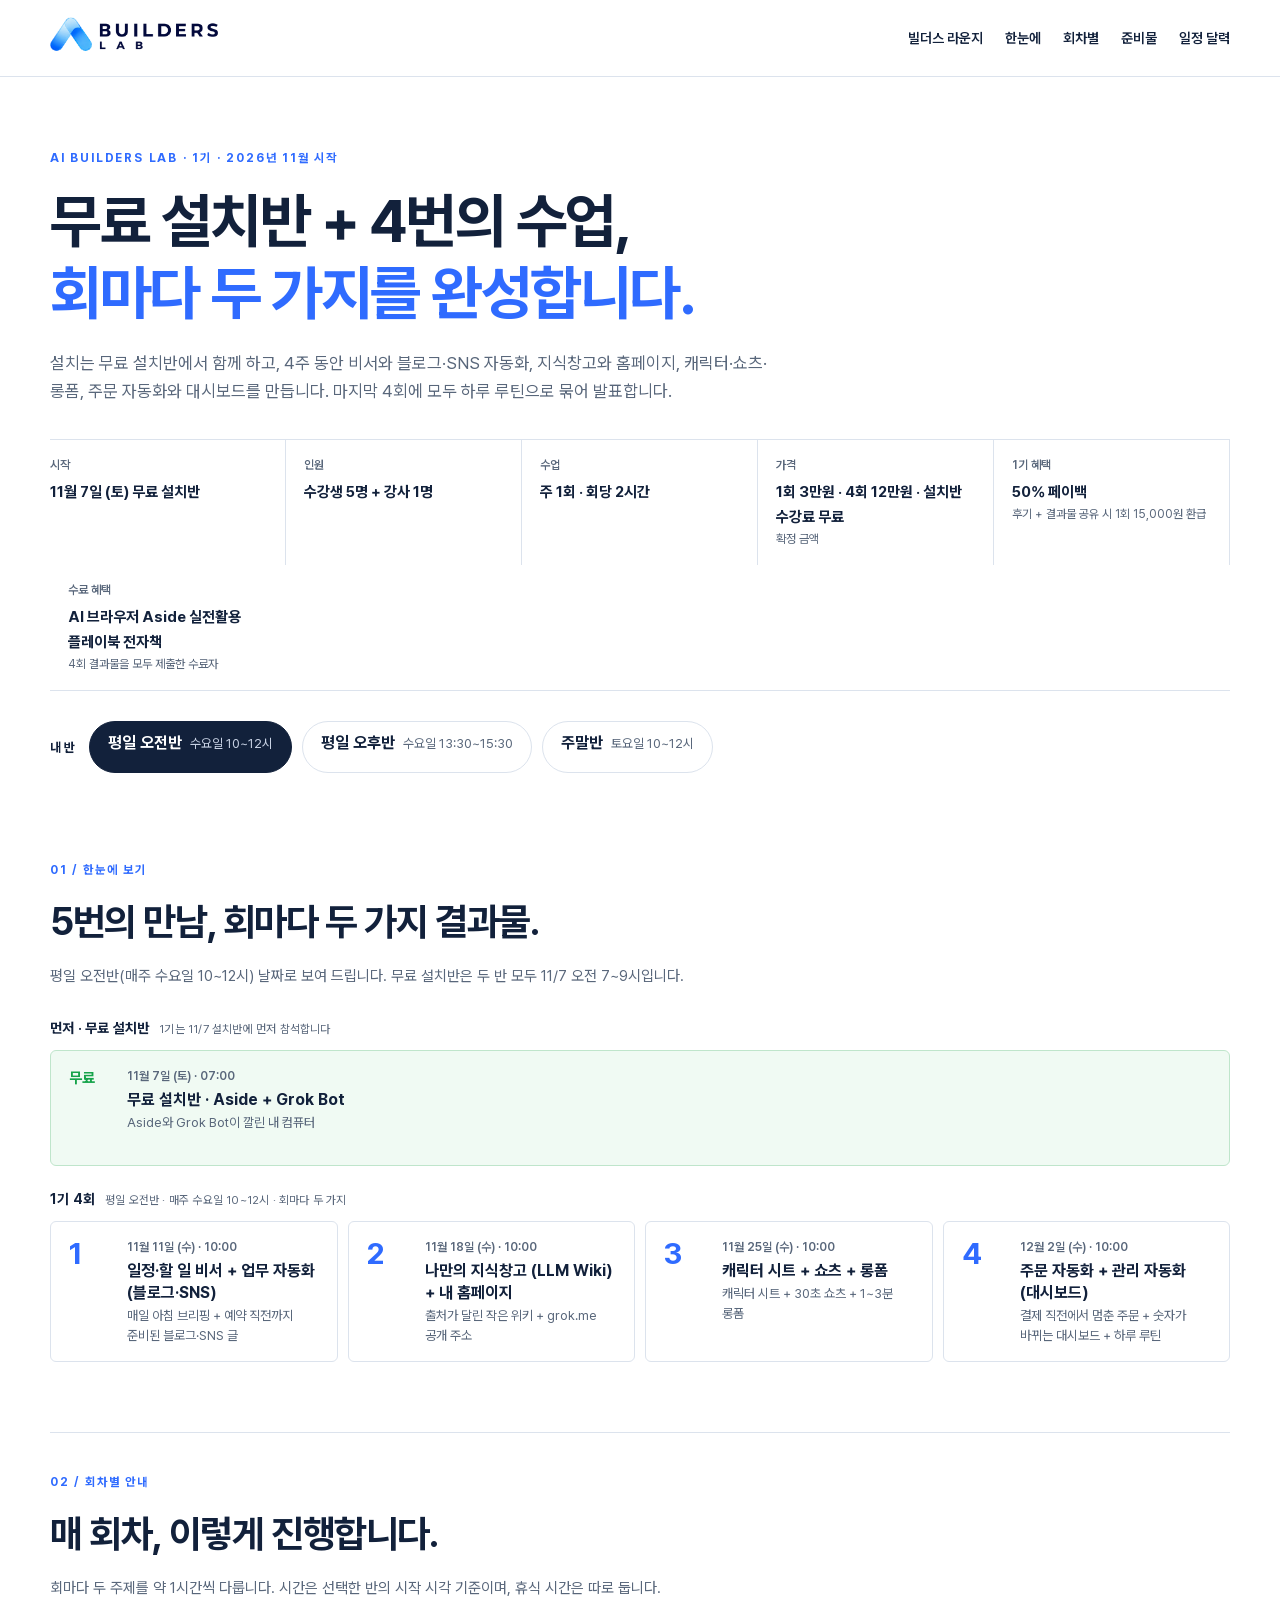
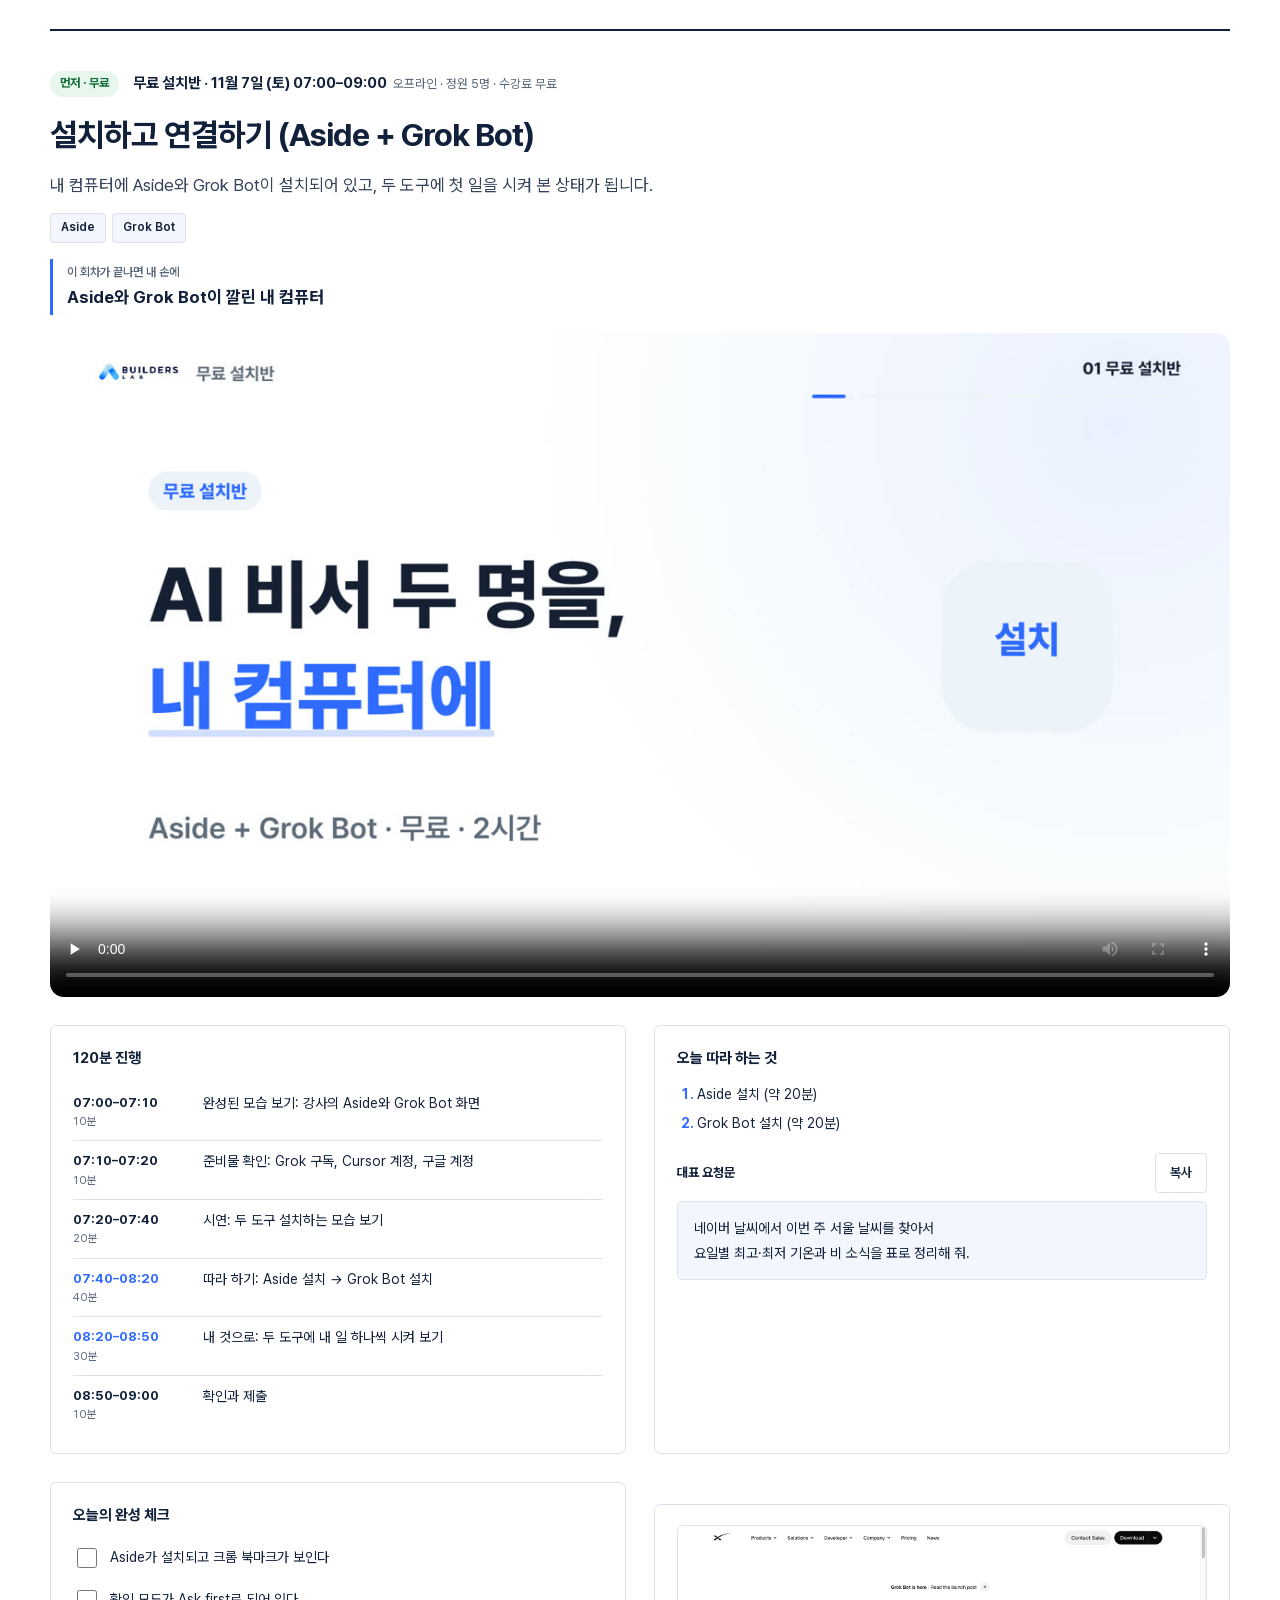
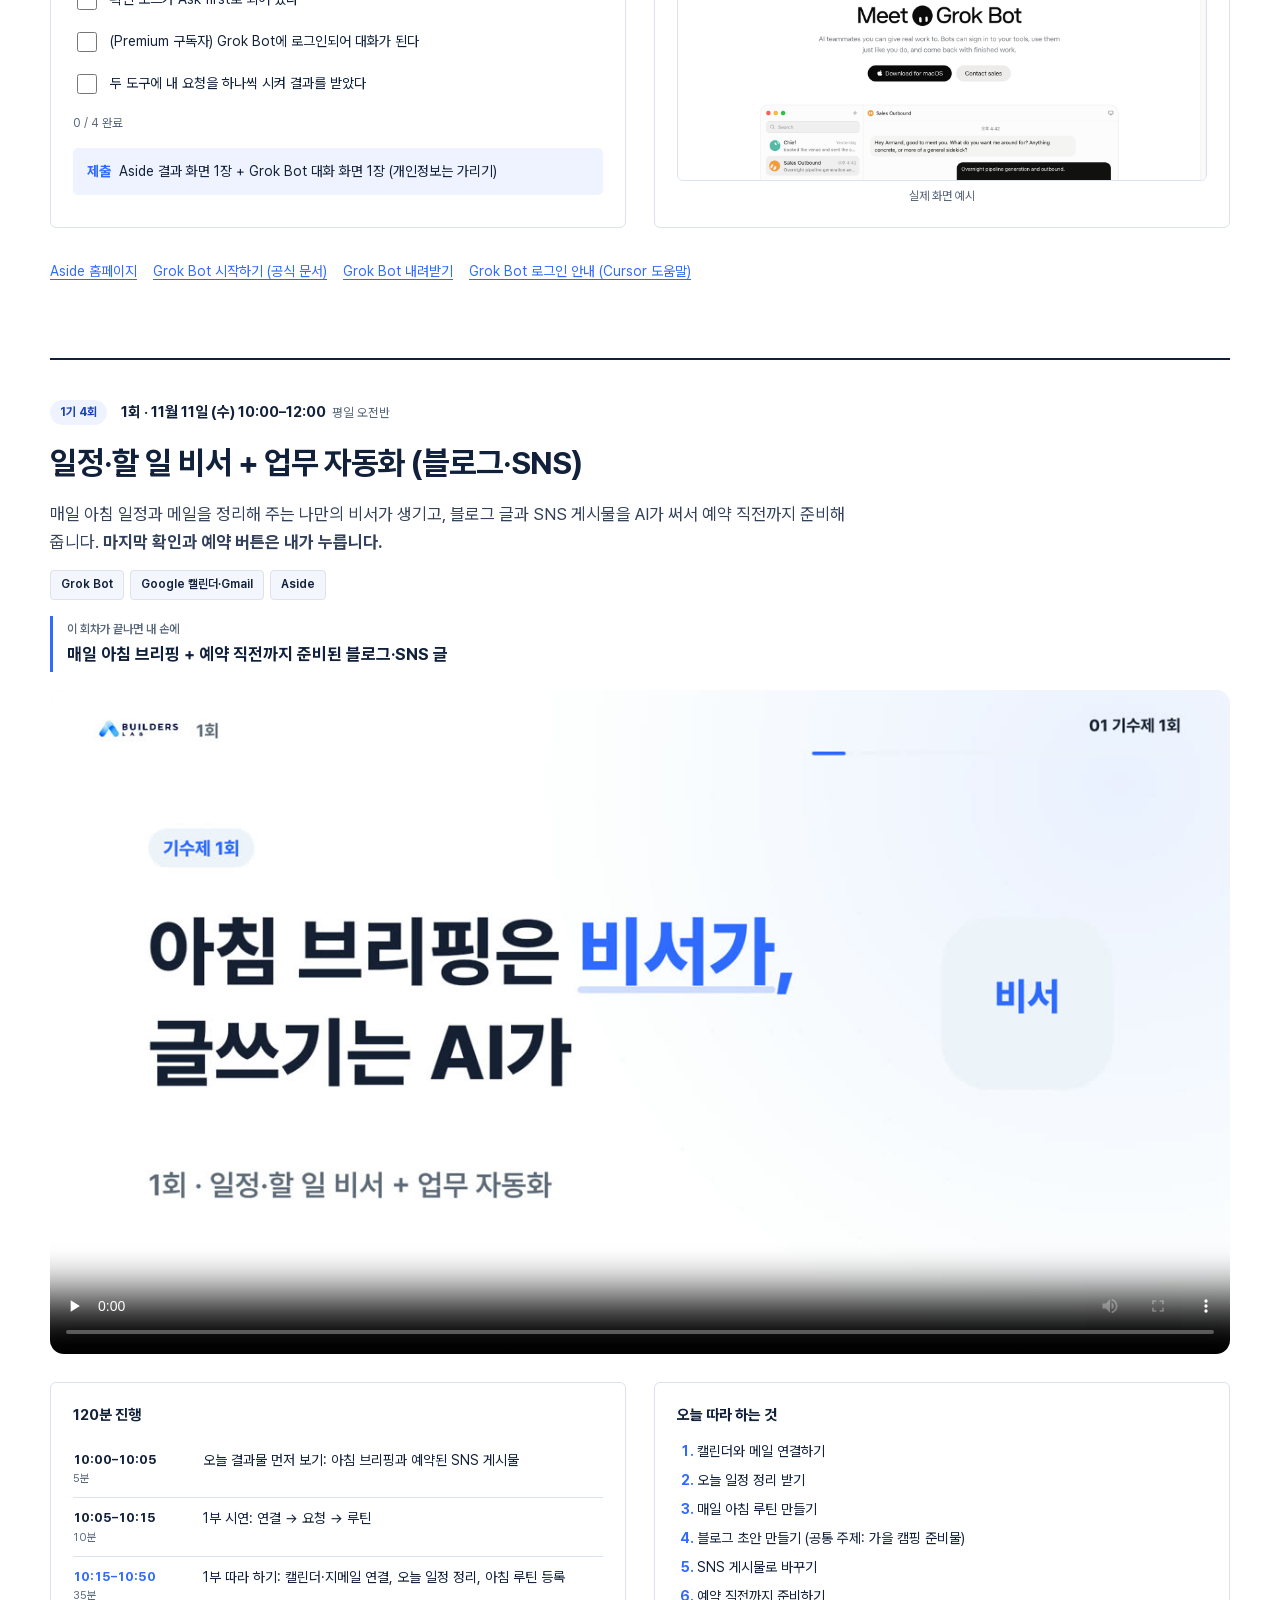
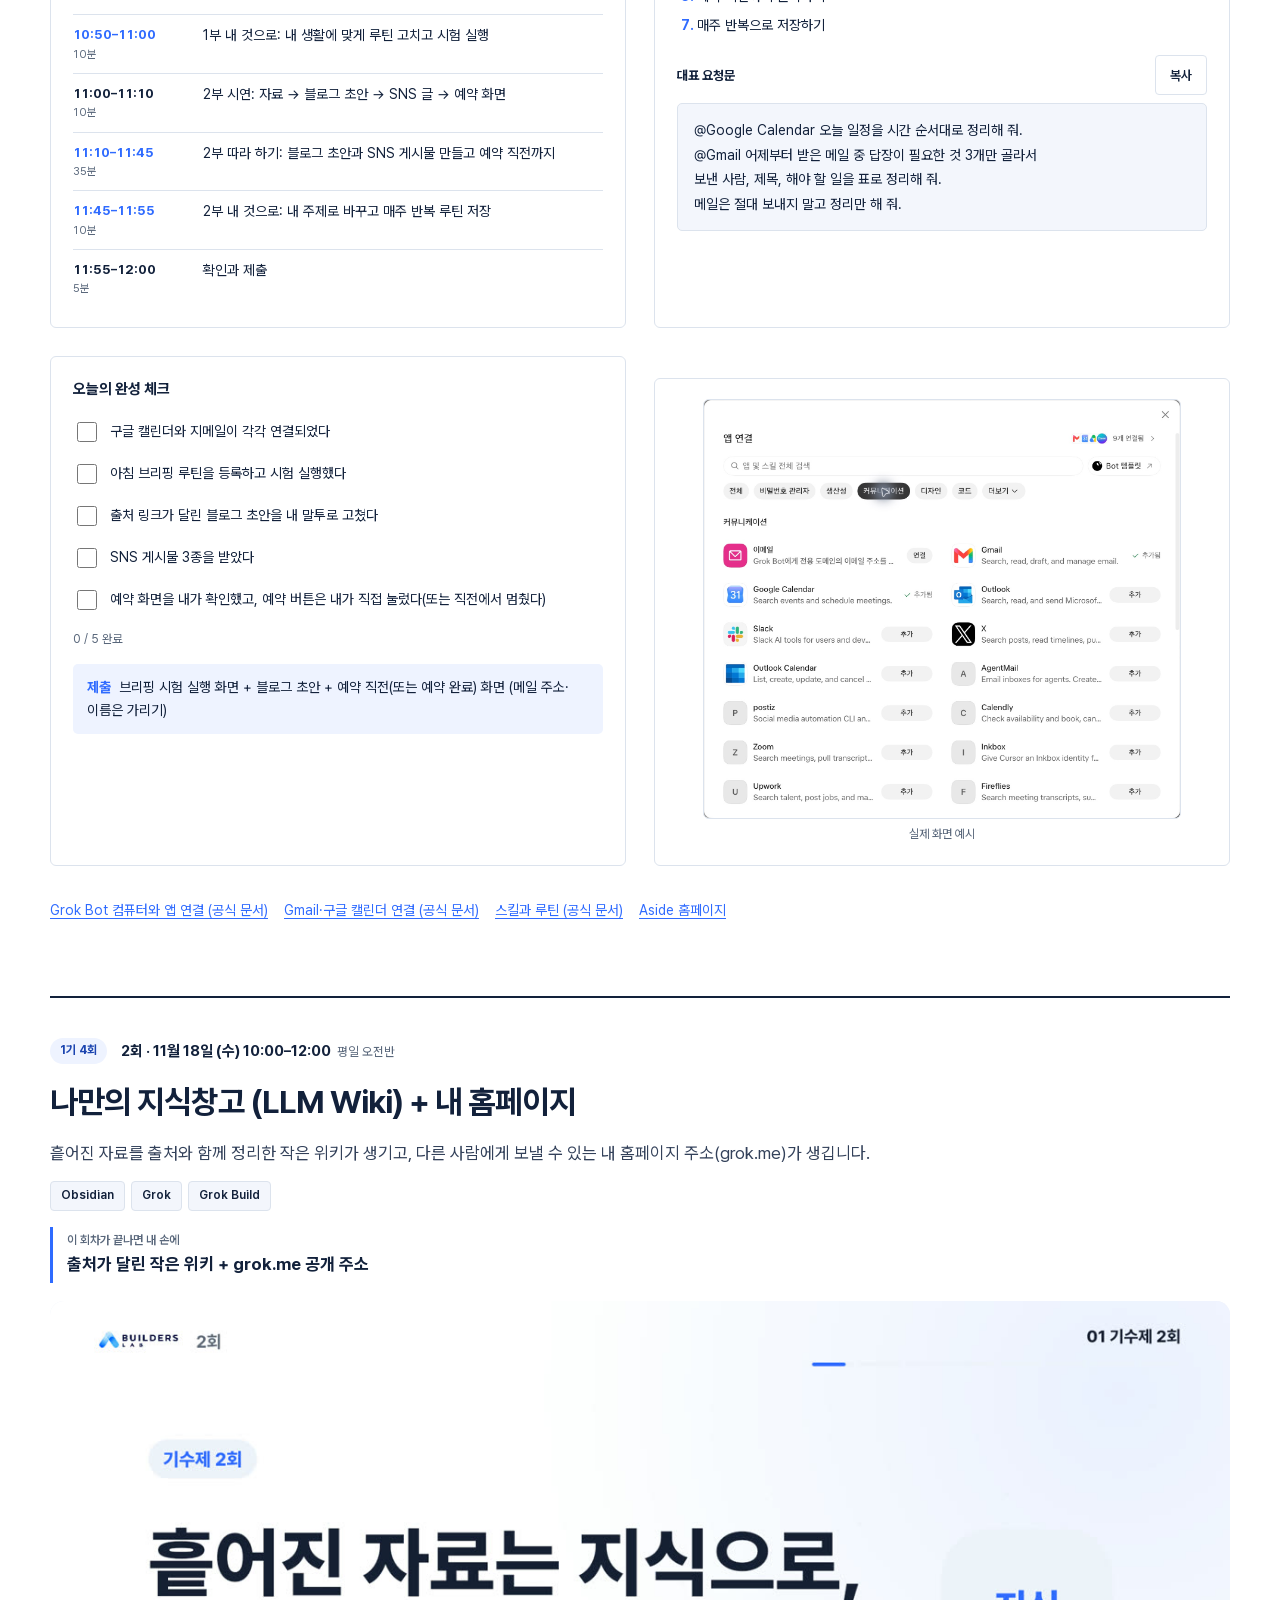
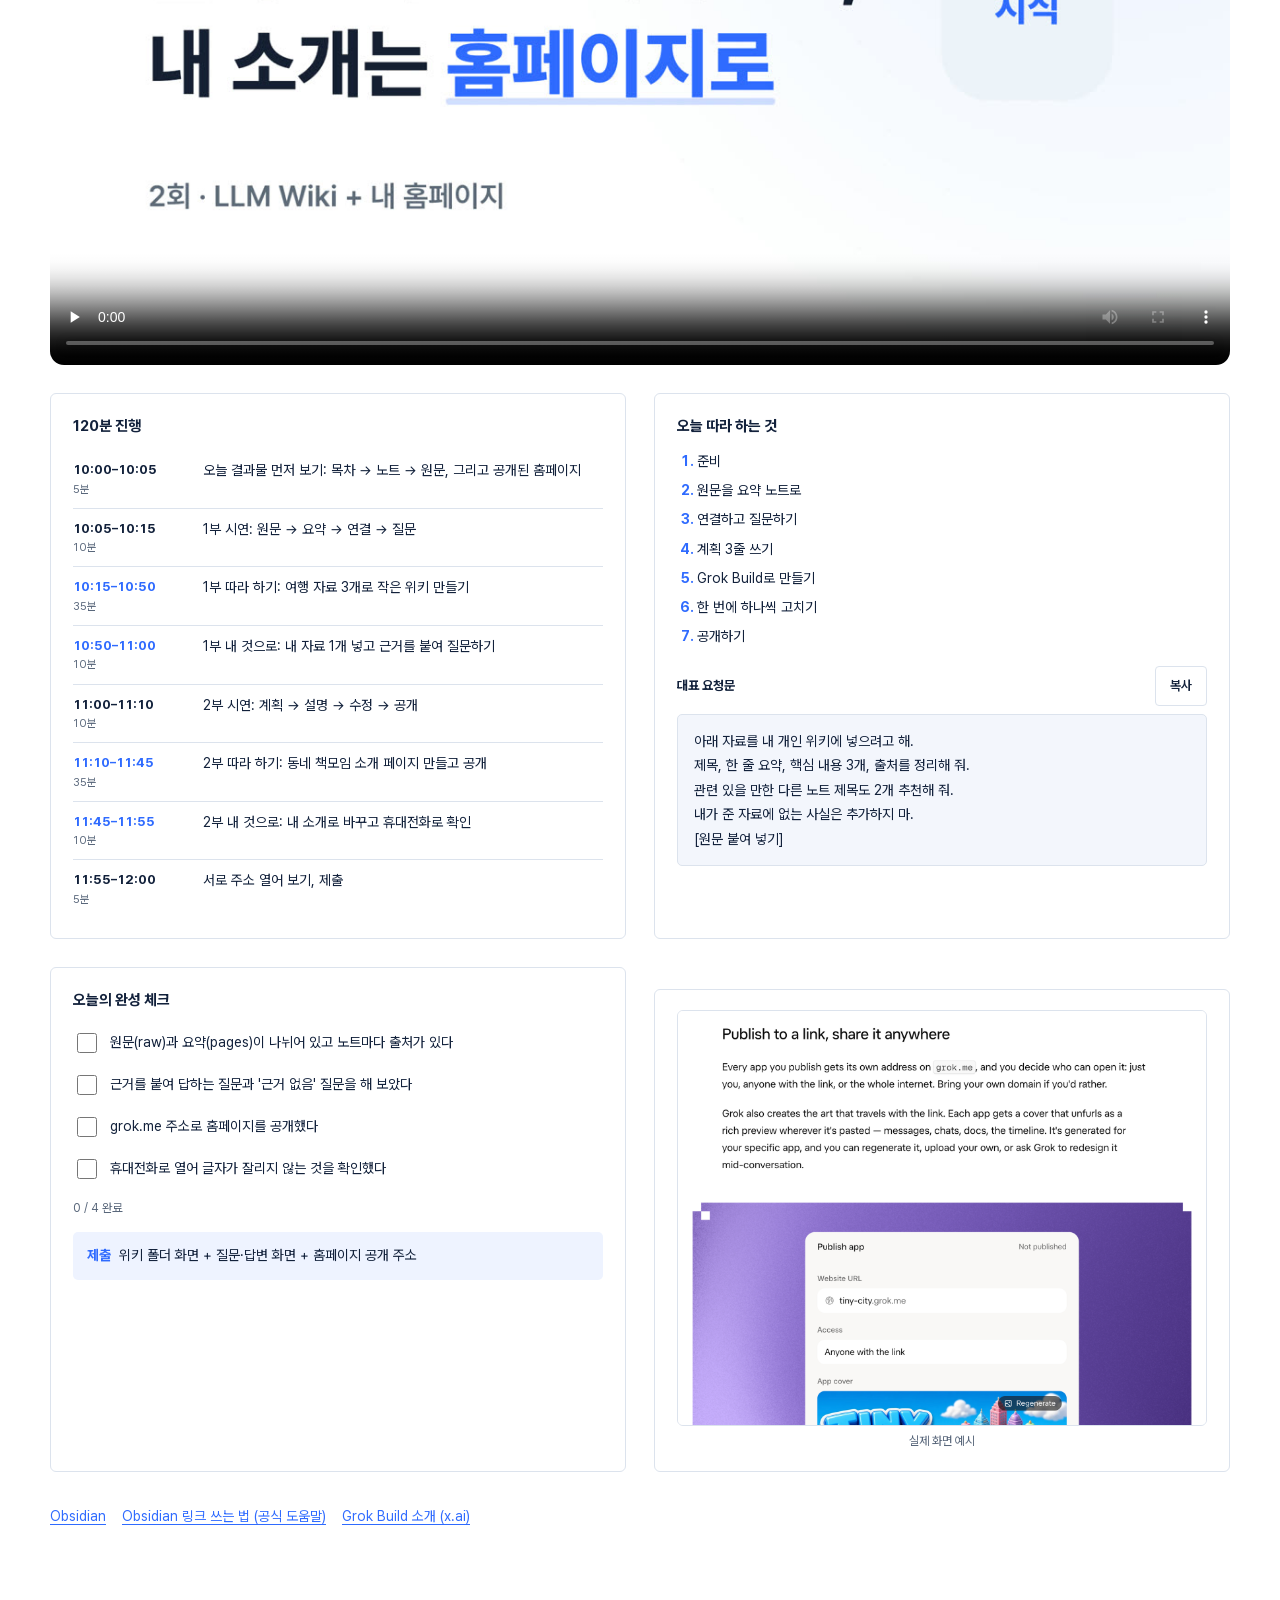
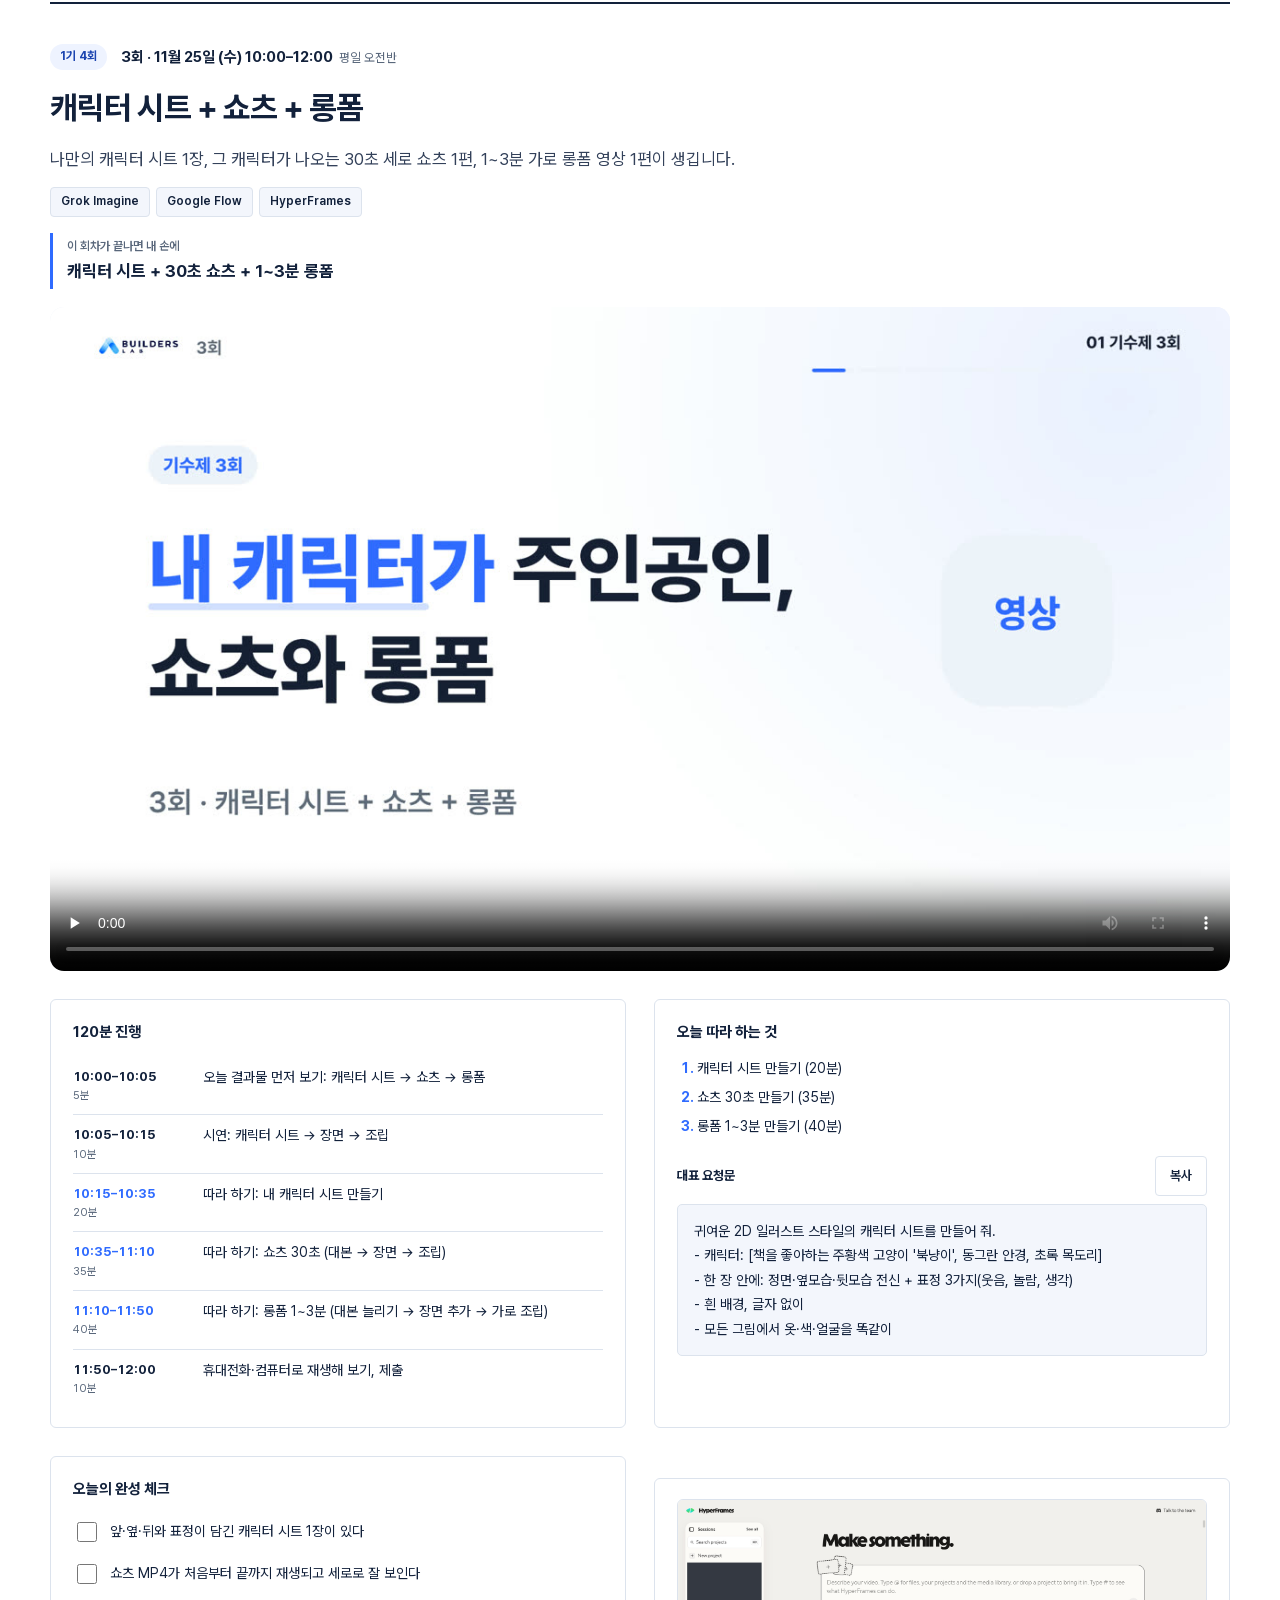
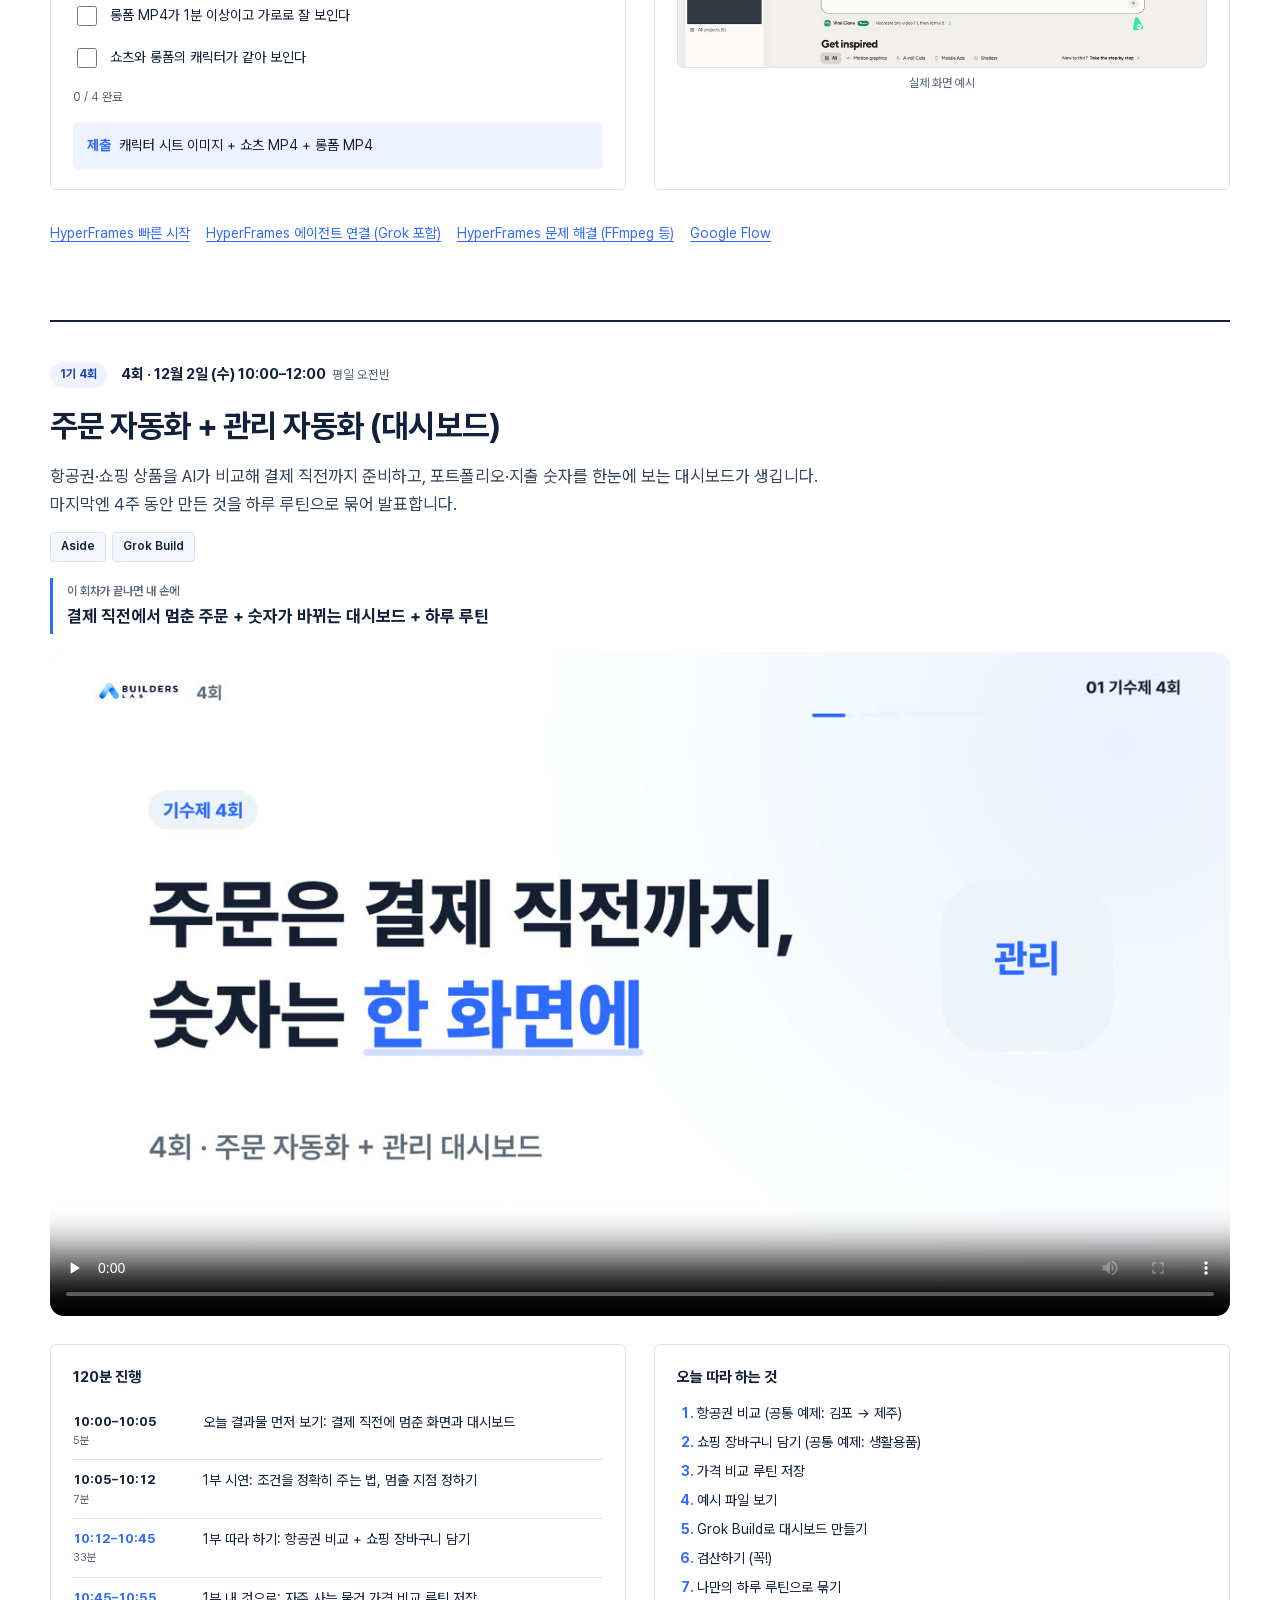
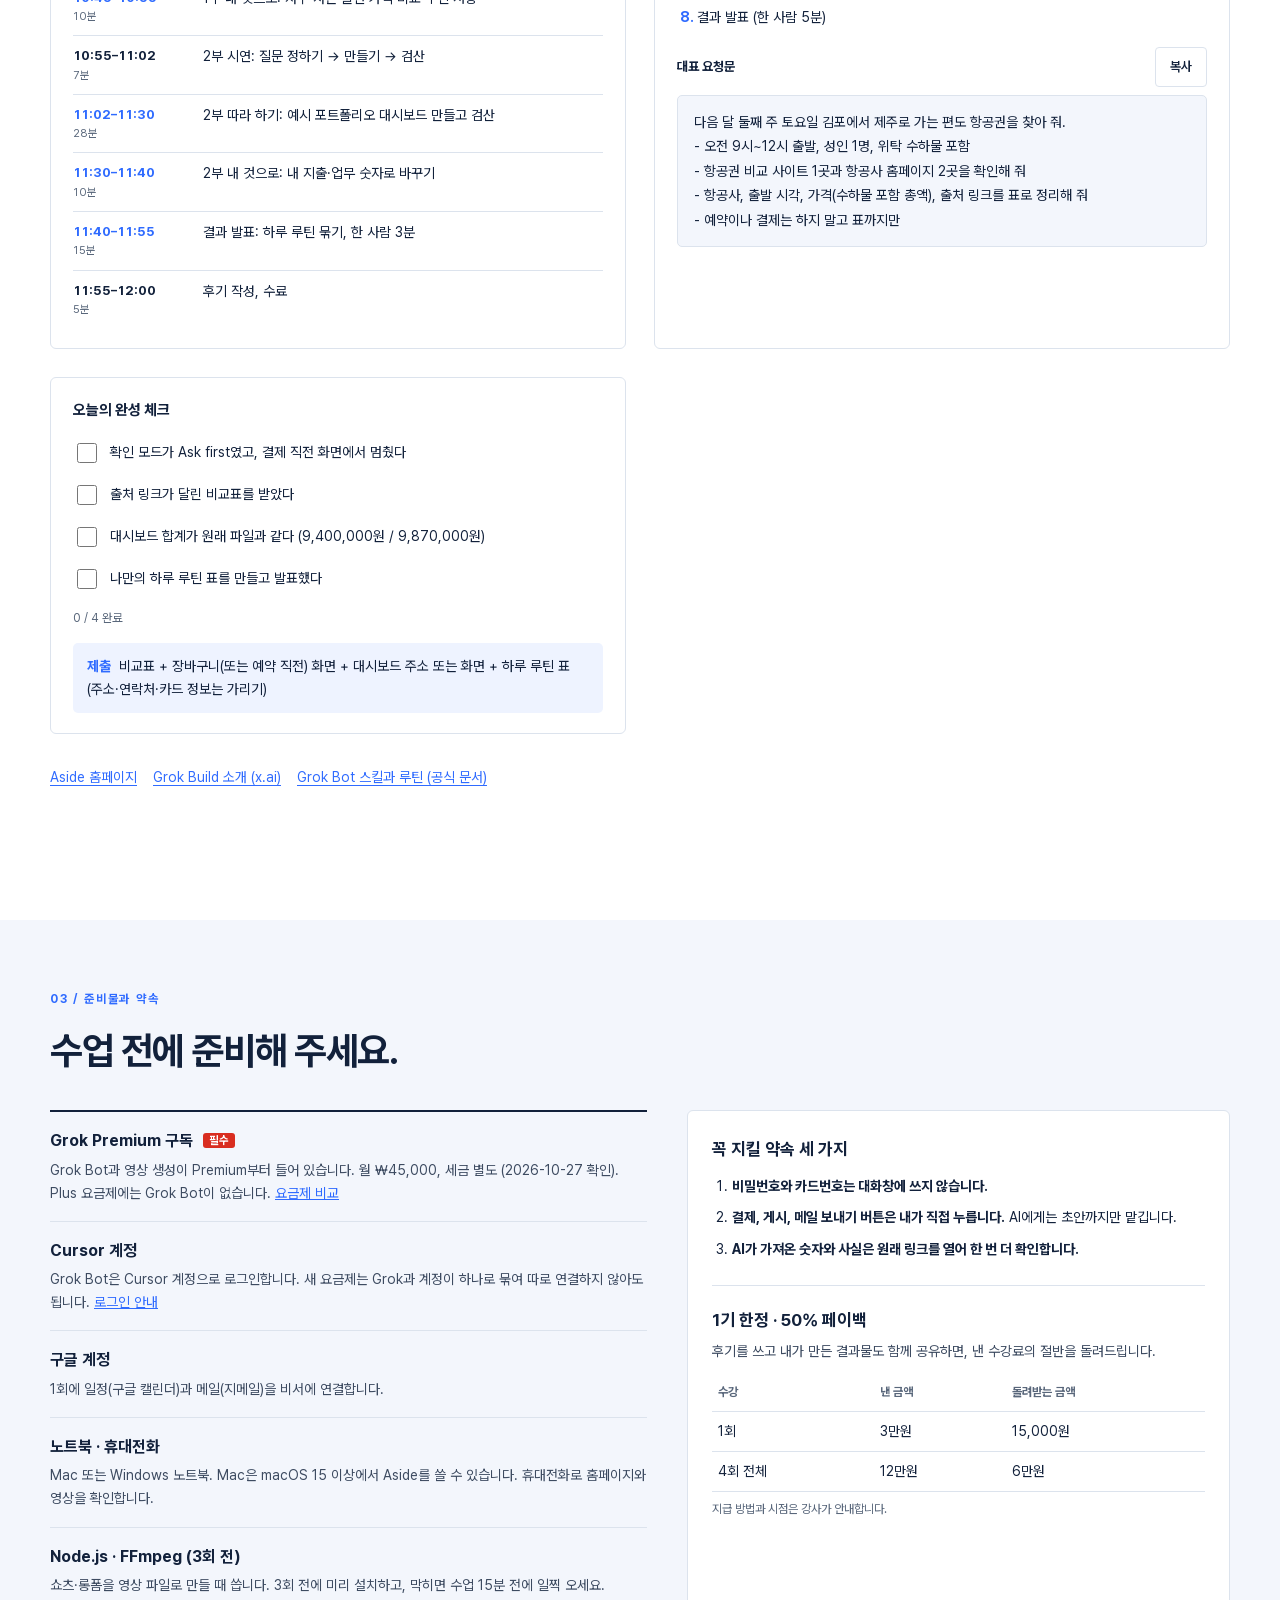
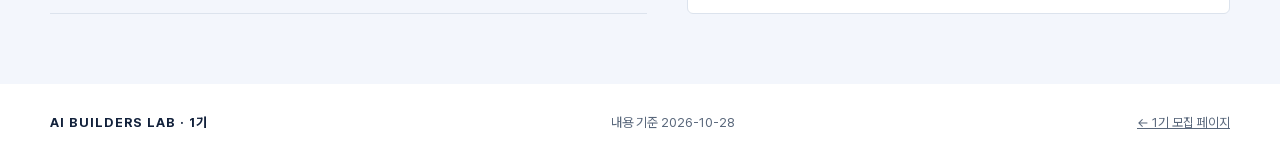
==== cohort1.html @ 54ac7ca2 "AI빌더스랩 1기 페이지: 전체 일정 표, 다과회, 장소·시간 정리" ====
<!doctype html>
<html lang="ko">
<head>
  <meta charset="utf-8">
  <meta name="viewport" content="width=device-width, initial-scale=1">
  <meta name="theme-color" content="#2F6BFF">
  <meta name="description" content="AI빌더스랩 1기 회차별 안내. 무료 설치반과 4번의 수업에서 매주 무엇을 배우고 무엇을 만드는지 한눈에 봅니다.">
  <title>AI빌더스랩 1기 · 회차별 안내</title>
  <link rel="icon" type="image/png" href="assets/favicon.png">
  <link rel="stylesheet" href="fonts/pretendard.css">
  <link rel="stylesheet" href="cohort1.css">
  <script src="cohort1-data.js" defer></script>
  <script src="cohort1.js" defer></script>
</head>
<body>
  <a class="skip-link" href="#sessions">회차별 안내 바로가기</a>
  <header class="top">
    <a class="brand" href="index.html" aria-label="AI빌더스랩 커리큘럼으로"><img src="assets/brand-wordmark.png" alt="AI빌더스랩" width="190" height="46"></a>
    <nav aria-label="1기 페이지 메뉴"><a href="https://lounge.ai-hub-os.com/">빌더스 라운지</a><a href="#overview">한눈에</a><a href="#sessions">회차별</a><a href="#prepare">준비물</a><a href="index.html#schedule">일정 달력</a></nav>
  </header>
  <main id="top">
    <section class="hero wrap" aria-labelledby="hero-title">
      <p class="eyebrow">AI BUILDERS LAB · 1기 · 2026년 11월 시작</p>
      <h1 id="hero-title">무료 설치반 + 4번의 수업,<br><span>회마다 두 가지를 완성합니다.</span></h1>
      <p class="lede">설치는 무료 설치반에서 함께 하고, 4주 동안 비서와 블로그·SNS 자동화, 지식창고와 홈페이지, 캐릭터·쇼츠·롱폼, 주문 자동화와 대시보드를 만듭니다. 마지막 4회에 모두 하루 루틴으로 묶어 발표합니다.</p>
      <dl class="facts">
        <div><dt>시작</dt><dd>11월 7일 (토) 무료 설치반</dd></div>
        <div><dt>인원</dt><dd>수강생 5명 + 강사 1명</dd></div>
        <div><dt>수업</dt><dd>주 1회 · 회당 2시간</dd></div>
        <div><dt>가격</dt><dd>1회 3만원 · 4회 12만원 · 설치반 수강료 무료<small>확정 금액</small></dd></div>
        <div><dt>1기 혜택</dt><dd>50% 페이백<small>후기 + 결과물 공유 시 1회 15,000원 환급</small></dd></div>
        <div><dt>수료 혜택</dt><dd>AI 브라우저 Aside 실전활용 플레이북 전자책<small>4회 결과물을 모두 제출한 수료자</small></dd></div>
      </dl>
      <div class="class-switch" role="radiogroup" aria-label="반 선택">
        <span class="switch-label">내 반</span>
        <button type="button" role="radio" data-class="morning" aria-checked="true">평일 오전반 <small>수요일 10~12시</small></button>
        <button type="button" role="radio" data-class="afternoon" aria-checked="false">평일 오후반 <small>수요일 13:30~15:30</small></button>
        <button type="button" role="radio" data-class="weekend" aria-checked="false">주말반 <small>토요일 10~12시</small></button>
      </div>
    </section>

    <section id="overview" class="overview wrap" aria-labelledby="overview-title">
      <div class="section-head"><p class="eyebrow">01 / 한눈에 보기</p><h2 id="overview-title">5번의 만남, 회마다 두 가지 결과물.</h2><p id="overview-note">선택한 반의 날짜로 보여 드립니다.</p></div>
      <div id="timeline" class="timeline"></div>
    </section>

    <section id="sessions" class="sessions wrap" aria-labelledby="sessions-title">
      <div class="section-head"><p class="eyebrow">02 / 회차별 안내</p><h2 id="sessions-title">매 회차, 이렇게 진행합니다.</h2><p>회마다 두 주제를 약 1시간씩 다룹니다. 시간은 선택한 반의 시작 시각 기준이며, 휴식 시간은 따로 둡니다.</p></div>
      <div id="session-list"></div>
    </section>

    <section id="prepare" class="prepare" aria-labelledby="prepare-title"><div class="wrap">
      <div class="section-head"><p class="eyebrow">03 / 준비물과 약속</p><h2 id="prepare-title">수업 전에 준비해 주세요.</h2></div>
      <div class="prepare-grid">
        <dl class="prep-list">
          <div><dt>Grok Premium 구독 <em>필수</em></dt><dd>Grok Bot과 영상 생성이 Premium부터 들어 있습니다. 월 ₩45,000, 세금 별도 (2026-10-27 확인). Plus 요금제에는 Grok Bot이 없습니다. <a href="https://x.ai/pricing" target="_blank" rel="noopener">요금제 비교</a></dd></div>
          <div><dt>Cursor 계정</dt><dd>Grok Bot은 Cursor 계정으로 로그인합니다. 새 요금제는 Grok과 계정이 하나로 묶여 따로 연결하지 않아도 됩니다. <a href="https://cursor.com/help/grok-bot/sign-in" target="_blank" rel="noopener">로그인 안내</a></dd></div>
          <div><dt>구글 계정</dt><dd>1회에 일정(구글 캘린더)과 메일(지메일)을 비서에 연결합니다.</dd></div>
          <div><dt>노트북 · 휴대전화</dt><dd>Mac 또는 Windows 노트북. Mac은 macOS 15 이상에서 Aside를 쓸 수 있습니다. 휴대전화로 홈페이지와 영상을 확인합니다.</dd></div>
          <div><dt>Node.js · FFmpeg (3회 전)</dt><dd>쇼츠·롱폼을 영상 파일로 만들 때 씁니다. 3회 전에 미리 설치하고, 막히면 수업 15분 전에 일찍 오세요.</dd></div>
        </dl>
        <div class="promises">
          <h3>꼭 지킬 약속 세 가지</h3>
          <ol>
            <li><strong>비밀번호와 카드번호는 대화창에 쓰지 않습니다.</strong></li>
            <li><strong>결제, 게시, 메일 보내기 버튼은 내가 직접 누릅니다.</strong> AI에게는 초안까지만 맡깁니다.</li>
            <li><strong>AI가 가져온 숫자와 사실은 원래 링크를 열어 한 번 더 확인합니다.</strong></li>
          </ol>
          <div class="payback">
            <h3>1기 한정 · 50% 페이백</h3>
            <p>후기를 쓰고 내가 만든 결과물도 함께 공유하면, 낸 수강료의 절반을 돌려드립니다.</p>
            <table><thead><tr><th>수강</th><th>낸 금액</th><th>돌려받는 금액</th></tr></thead><tbody><tr><td>1회</td><td>3만원</td><td>15,000원</td></tr><tr><td>4회 전체</td><td>12만원</td><td>6만원</td></tr></tbody></table>
            <small>지급 방법과 시점은 강사가 안내합니다.</small>
          </div>
        </div>
      </div>
    </div></section>
  </main>
  <footer class="foot wrap"><strong>AI BUILDERS LAB · 1기</strong><span id="updated"></span><a href="index.html">← 1기 모집 페이지</a></footer>
  <div id="live" class="sr-only" role="status" aria-live="polite"></div>
</body>
</html>
---- fonts/pretendard.css ----
/*
Copyright (c) 2021 Kil Hyung-jin, with Reserved Font Name Pretendard.
https://github.com/orioncactus/pretendard

This Font Software is licensed under the SIL Open Font License, Version 1.1.
This license is copied below, and is also available with a FAQ at:
http://scripts.sil.org/OFL
*/
/* [0] */
@font-face {
	font-family: 'Pretendard Variable';
	font-style: normal;
	font-display: swap;
	font-weight: 45 920;
	src: url(./woff2-dynamic-subset/PretendardVariable.subset.0.woff2) format('woff2-variations');
	unicode-range: U+f9ca-fa0b, U+ff03-ff05, U+ff07, U+ff0a-ff0b, U+ff0d-ff19, U+ff1b, U+ff1d, U+ff20-ff5b, U+ff5d, U+ffe0-ffe3, U+ffe5-ffe6;
}

/* [1] */
@font-face {
	font-family: 'Pretendard Variable';
	font-style: normal;
	font-display: swap;
	font-weight: 45 920;
	src: url(./woff2-dynamic-subset/PretendardVariable.subset.1.woff2) format('woff2-variations');
	unicode-range: U+d723-d728, U+d72a-d733, U+d735-d748, U+d74a-d74f, U+d752-d753, U+d755-d757, U+d75a-d75f, U+d762-d764, U+d766-d768, U+d76a-d76b, U+d76d-d76f, U+d771-d787, U+d789-d78b, U+d78d-d78f, U+d791-d797, U+d79a, U+d79c, U+d79e-d7a3, U+f900-f909, U+f90b-f92e;
}

/* [2] */
@font-face {
	font-family: 'Pretendard Variable';
	font-style: normal;
	font-display: swap;
	font-weight: 45 920;
	src: url(./woff2-dynamic-subset/PretendardVariable.subset.2.woff2) format('woff2-variations');
	unicode-range: U+d679-d68b, U+d68e-d69e, U+d6a0, U+d6a2-d6a7, U+d6a9-d6c3, U+d6c6-d6c7, U+d6c9-d6cb, U+d6cd-d6d3, U+d6d5-d6d6, U+d6d8-d6e3, U+d6e5-d6e7, U+d6e9-d6fb, U+d6fd-d717, U+d719-d71f, U+d721-d722;
}

/* [3] */
@font-face {
	font-family: 'Pretendard Variable';
	font-style: normal;
	font-display: swap;
	font-weight: 45 920;
	src: url(./woff2-dynamic-subset/PretendardVariable.subset.3.woff2) format('woff2-variations');
	unicode-range: U+d5bc-d5c7, U+d5ca-d5cb, U+d5cd-d5cf, U+d5d1-d5d7, U+d5d9-d5da, U+d5dc, U+d5de-d5e3, U+d5e6-d5e7, U+d5e9-d5eb, U+d5ed-d5f6, U+d5f8, U+d5fa-d5ff, U+d602-d603, U+d605-d607, U+d609-d60f, U+d612-d613, U+d616-d61b, U+d61d-d637, U+d63a-d63b, U+d63d-d63f, U+d641-d647, U+d64a-d64c, U+d64e-d653, U+d656-d657, U+d659-d65b, U+d65d-d666, U+d668, U+d66a-d678;
}

/* [4] */
@font-face {
	font-family: 'Pretendard Variable';
	font-style: normal;
	font-display: swap;
	font-weight: 45 920;
	src: url(./woff2-dynamic-subset/PretendardVariable.subset.4.woff2) format('woff2-variations');
	unicode-range: U+d507, U+d509-d50b, U+d50d-d513, U+d515-d53b, U+d53e-d53f, U+d541-d543, U+d545-d54c, U+d54e, U+d550, U+d552-d557, U+d55a-d55b, U+d55d-d55f, U+d561-d564, U+d566-d567, U+d56a, U+d56c, U+d56e-d573, U+d576-d577, U+d579-d583, U+d585-d586, U+d58a-d5a4, U+d5a6-d5bb;
}

/* [5] */
@font-face {
	font-family: 'Pretendard Variable';
	font-style: normal;
	font-display: swap;
	font-weight: 45 920;
	src: url(./woff2-dynamic-subset/PretendardVariable.subset.5.woff2) format('woff2-variations');
	unicode-range: U+d464-d477, U+d47a-d47b, U+d47d-d47f, U+d481-d487, U+d489-d48a, U+d48c, U+d48e-d4e7, U+d4e9-d503, U+d505-d506;
}

/* [6] */
@font-face {
	font-family: 'Pretendard Variable';
	font-style: normal;
	font-display: swap;
	font-weight: 45 920;
	src: url(./woff2-dynamic-subset/PretendardVariable.subset.6.woff2) format('woff2-variations');
	unicode-range: U+d3bf-d3c7, U+d3ca-d3cf, U+d3d1-d3eb, U+d3ee-d3ef, U+d3f1-d3f3, U+d3f5-d3fb, U+d3fd-d400, U+d402-d45b, U+d45d-d463;
}

/* [7] */
@font-face {
	font-family: 'Pretendard Variable';
	font-style: normal;
	font-display: swap;
	font-weight: 45 920;
	src: url(./woff2-dynamic-subset/PretendardVariable.subset.7.woff2) format('woff2-variations');
	unicode-range: U+d2ff, U+d302-d304, U+d306-d30b, U+d30f, U+d311-d313, U+d315-d31b, U+d31e, U+d322-d324, U+d326-d327, U+d32a-d32b, U+d32d-d32f, U+d331-d337, U+d339-d33c, U+d33e-d37b, U+d37e-d37f, U+d381-d383, U+d385-d38b, U+d38e-d390, U+d392-d397, U+d39a-d39b, U+d39d-d39f, U+d3a1-d3a7, U+d3a9-d3aa, U+d3ac, U+d3ae-d3b3, U+d3b5-d3b7, U+d3b9-d3bb, U+d3bd-d3be;
}

/* [8] */
@font-face {
	font-family: 'Pretendard Variable';
	font-style: normal;
	font-display: swap;
	font-weight: 45 920;
	src: url(./woff2-dynamic-subset/PretendardVariable.subset.8.woff2) format('woff2-variations');
	unicode-range: U+d257-d27f, U+d281-d29b, U+d29d-d29f, U+d2a1-d2ab, U+d2ad-d2b7, U+d2ba-d2bb, U+d2bd-d2bf, U+d2c1-d2c7, U+d2c9-d2ef, U+d2f2-d2f3, U+d2f5-d2f7, U+d2f9-d2fe;
}

/* [9] */
@font-face {
	font-family: 'Pretendard Variable';
	font-style: normal;
	font-display: swap;
	font-weight: 45 920;
	src: url(./woff2-dynamic-subset/PretendardVariable.subset.9.woff2) format('woff2-variations');
	unicode-range: U+d1b4, U+d1b6-d1f3, U+d1f5-d22b, U+d22e-d22f, U+d231-d233, U+d235-d23b, U+d23d-d240, U+d242-d256;
}

/* [10] */
@font-face {
	font-family: 'Pretendard Variable';
	font-style: normal;
	font-display: swap;
	font-weight: 45 920;
	src: url(./woff2-dynamic-subset/PretendardVariable.subset.10.woff2) format('woff2-variations');
	unicode-range: U+d105-d12f, U+d132-d133, U+d135-d137, U+d139-d13f, U+d141-d142, U+d144, U+d146-d14b, U+d14e-d14f, U+d151-d153, U+d155-d15b, U+d15e-d187, U+d189-d19f, U+d1a2-d1a3, U+d1a5-d1a7, U+d1a9-d1af, U+d1b2-d1b3;
}

/* [11] */
@font-face {
	font-family: 'Pretendard Variable';
	font-style: normal;
	font-display: swap;
	font-weight: 45 920;
	src: url(./woff2-dynamic-subset/PretendardVariable.subset.11.woff2) format('woff2-variations');
	unicode-range: U+d04b-d04f, U+d051-d057, U+d059-d06b, U+d06d-d06f, U+d071-d073, U+d075-d07b, U+d07e-d0a3, U+d0a6-d0a7, U+d0a9-d0ab, U+d0ad-d0b3, U+d0b6, U+d0b8, U+d0ba-d0bf, U+d0c2-d0c3, U+d0c5-d0c7, U+d0c9-d0cf, U+d0d2, U+d0d6-d0db, U+d0de-d0df, U+d0e1-d0e3, U+d0e5-d0eb, U+d0ee-d0f0, U+d0f2-d104;
}

/* [12] */
@font-face {
	font-family: 'Pretendard Variable';
	font-style: normal;
	font-display: swap;
	font-weight: 45 920;
	src: url(./woff2-dynamic-subset/PretendardVariable.subset.12.woff2) format('woff2-variations');
	unicode-range: U+cfa2-cfc3, U+cfc5-cfdf, U+cfe2-cfe3, U+cfe5-cfe7, U+cfe9-cff4, U+cff6-cffb, U+cffd-cfff, U+d001-d003, U+d005-d017, U+d019-d033, U+d036-d037, U+d039-d03b, U+d03d-d04a;
}

/* [13] */
@font-face {
	font-family: 'Pretendard Variable';
	font-style: normal;
	font-display: swap;
	font-weight: 45 920;
	src: url(./woff2-dynamic-subset/PretendardVariable.subset.13.woff2) format('woff2-variations');
	unicode-range: U+cef0-cef3, U+cef6, U+cef9-ceff, U+cf01-cf03, U+cf05-cf07, U+cf09-cf0f, U+cf11-cf12, U+cf14-cf1b, U+cf1d-cf1f, U+cf21-cf2f, U+cf31-cf53, U+cf56-cf57, U+cf59-cf5b, U+cf5d-cf63, U+cf66, U+cf68, U+cf6a-cf6f, U+cf71-cf84, U+cf86-cf8b, U+cf8d-cfa1;
}

/* [14] */
@font-face {
	font-family: 'Pretendard Variable';
	font-style: normal;
	font-display: swap;
	font-weight: 45 920;
	src: url(./woff2-dynamic-subset/PretendardVariable.subset.14.woff2) format('woff2-variations');
	unicode-range: U+ce3c-ce57, U+ce5a-ce5b, U+ce5d-ce5f, U+ce61-ce67, U+ce6a, U+ce6c, U+ce6e-ce73, U+ce76-ce77, U+ce79-ce7b, U+ce7d-ce83, U+ce85-ce88, U+ce8a-ce8f, U+ce91-ce93, U+ce95-ce97, U+ce99-ce9f, U+cea2, U+cea4-ceab, U+cead-cee3, U+cee6-cee7, U+cee9-ceeb, U+ceed-ceef;
}

/* [15] */
@font-face {
	font-family: 'Pretendard Variable';
	font-style: normal;
	font-display: swap;
	font-weight: 45 920;
	src: url(./woff2-dynamic-subset/PretendardVariable.subset.15.woff2) format('woff2-variations');
	unicode-range: U+cd92-cd93, U+cd96-cd97, U+cd99-cd9b, U+cd9d-cda3, U+cda6-cda8, U+cdaa-cdaf, U+cdb1-cdc3, U+cdc5-cdcb, U+cdcd-cde7, U+cde9-ce03, U+ce05-ce1f, U+ce22-ce34, U+ce36-ce3b;
}

/* [16] */
@font-face {
	font-family: 'Pretendard Variable';
	font-style: normal;
	font-display: swap;
	font-weight: 45 920;
	src: url(./woff2-dynamic-subset/PretendardVariable.subset.16.woff2) format('woff2-variations');
	unicode-range: U+ccef-cd07, U+cd0a-cd0b, U+cd0d-cd1a, U+cd1c, U+cd1e-cd2b, U+cd2d-cd5b, U+cd5d-cd77, U+cd79-cd91;
}

/* [17] */
@font-face {
	font-family: 'Pretendard Variable';
	font-style: normal;
	font-display: swap;
	font-weight: 45 920;
	src: url(./woff2-dynamic-subset/PretendardVariable.subset.17.woff2) format('woff2-variations');
	unicode-range: U+cc3f-cc43, U+cc46-cc47, U+cc49-cc4b, U+cc4d-cc53, U+cc55-cc58, U+cc5a-cc5f, U+cc61-cc97, U+cc9a-cc9b, U+cc9d-cc9f, U+cca1-cca7, U+ccaa, U+ccac, U+ccae-ccb3, U+ccb6-ccb7, U+ccb9-ccbb, U+ccbd-cccf, U+ccd1-cce3, U+cce5-ccee;
}

/* [18] */
@font-face {
	font-family: 'Pretendard Variable';
	font-style: normal;
	font-display: swap;
	font-weight: 45 920;
	src: url(./woff2-dynamic-subset/PretendardVariable.subset.18.woff2) format('woff2-variations');
	unicode-range: U+cb91-cbd3, U+cbd5-cbe3, U+cbe5-cc0b, U+cc0e-cc0f, U+cc11-cc13, U+cc15-cc1b, U+cc1d-cc20, U+cc23-cc27, U+cc2a-cc2b, U+cc2d, U+cc2f, U+cc31-cc37, U+cc3a, U+cc3c;
}

/* [19] */
@font-face {
	font-family: 'Pretendard Variable';
	font-style: normal;
	font-display: swap;
	font-weight: 45 920;
	src: url(./woff2-dynamic-subset/PretendardVariable.subset.19.woff2) format('woff2-variations');
	unicode-range: U+caf4-cb47, U+cb4a-cb90;
}

/* [20] */
@font-face {
	font-family: 'Pretendard Variable';
	font-style: normal;
	font-display: swap;
	font-weight: 45 920;
	src: url(./woff2-dynamic-subset/PretendardVariable.subset.20.woff2) format('woff2-variations');
	unicode-range: U+ca4a-ca4b, U+ca4e-ca4f, U+ca51-ca53, U+ca55-ca5b, U+ca5d-ca60, U+ca62-ca83, U+ca85-cabb, U+cabe-cabf, U+cac1-cac3, U+cac5-cacb, U+cacd-cad0, U+cad2, U+cad4-cad8, U+cada-caf3;
}

/* [21] */
@font-face {
	font-family: 'Pretendard Variable';
	font-style: normal;
	font-display: swap;
	font-weight: 45 920;
	src: url(./woff2-dynamic-subset/PretendardVariable.subset.21.woff2) format('woff2-variations');
	unicode-range: U+c996-c997, U+c99a-c99c, U+c99e-c9bf, U+c9c2-c9c3, U+c9c5-c9c7, U+c9c9-c9cf, U+c9d2, U+c9d4, U+c9d7-c9d8, U+c9db, U+c9de-c9df, U+c9e1-c9e3, U+c9e5-c9e6, U+c9e8-c9eb, U+c9ee-c9f0, U+c9f2-c9f7, U+c9f9-ca0b, U+ca0d-ca28, U+ca2a-ca49;
}

/* [22] */
@font-face {
	font-family: 'Pretendard Variable';
	font-style: normal;
	font-display: swap;
	font-weight: 45 920;
	src: url(./woff2-dynamic-subset/PretendardVariable.subset.22.woff2) format('woff2-variations');
	unicode-range: U+c8e9-c8f4, U+c8f6-c8fb, U+c8fe-c8ff, U+c901-c903, U+c905-c90b, U+c90e-c910, U+c912-c917, U+c919-c92b, U+c92d-c94f, U+c951-c953, U+c955-c96b, U+c96d-c973, U+c975-c987, U+c98a-c98b, U+c98d-c98f, U+c991-c995;
}

/* [23] */
@font-face {
	font-family: 'Pretendard Variable';
	font-style: normal;
	font-display: swap;
	font-weight: 45 920;
	src: url(./woff2-dynamic-subset/PretendardVariable.subset.23.woff2) format('woff2-variations');
	unicode-range: U+c841-c84b, U+c84d-c86f, U+c872-c873, U+c875-c877, U+c879-c87f, U+c882-c884, U+c887-c88a, U+c88d-c8c3, U+c8c5-c8df, U+c8e1-c8e8;
}

/* [24] */
@font-face {
	font-family: 'Pretendard Variable';
	font-style: normal;
	font-display: swap;
	font-weight: 45 920;
	src: url(./woff2-dynamic-subset/PretendardVariable.subset.24.woff2) format('woff2-variations');
	unicode-range: U+c779-c77b, U+c77e-c782, U+c786, U+c78b, U+c78d, U+c78f, U+c792-c793, U+c795, U+c797, U+c799-c79f, U+c7a2, U+c7a7-c7ab, U+c7ae-c7bb, U+c7bd-c7c0, U+c7c2-c7c7, U+c7c9-c7dc, U+c7de-c7ff, U+c802-c803, U+c805-c807, U+c809, U+c80b-c80f, U+c812, U+c814, U+c817-c81b, U+c81e-c81f, U+c821-c823, U+c825-c82e, U+c830-c837, U+c839-c83b, U+c83d-c840;
}

/* [25] */
@font-face {
	font-family: 'Pretendard Variable';
	font-style: normal;
	font-display: swap;
	font-weight: 45 920;
	src: url(./woff2-dynamic-subset/PretendardVariable.subset.25.woff2) format('woff2-variations');
	unicode-range: U+c6bb-c6bf, U+c6c2, U+c6c4, U+c6c6-c6cb, U+c6ce-c6cf, U+c6d1-c6d3, U+c6d5-c6db, U+c6dd-c6df, U+c6e1-c6e7, U+c6e9-c6eb, U+c6ed-c6ef, U+c6f1-c6f8, U+c6fa-c703, U+c705-c707, U+c709-c70b, U+c70d-c716, U+c718, U+c71a-c71f, U+c722-c723, U+c725-c727, U+c729-c734, U+c736-c73b, U+c73e-c73f, U+c741-c743, U+c745-c74b, U+c74e-c750, U+c752-c757, U+c759-c773, U+c776-c777;
}

/* [26] */
@font-face {
	font-family: 'Pretendard Variable';
	font-style: normal;
	font-display: swap;
	font-weight: 45 920;
	src: url(./woff2-dynamic-subset/PretendardVariable.subset.26.woff2) format('woff2-variations');
	unicode-range: U+c5f5-c5fb, U+c5fe, U+c602-c605, U+c607, U+c609-c60f, U+c611-c61a, U+c61c-c623, U+c626-c627, U+c629-c62b, U+c62d, U+c62f-c632, U+c636, U+c638, U+c63a-c63f, U+c642-c643, U+c645-c647, U+c649-c652, U+c656-c65b, U+c65d-c65f, U+c661-c663, U+c665-c677, U+c679-c67b, U+c67d-c693, U+c696-c697, U+c699-c69b, U+c69d-c6a3, U+c6a6, U+c6a8, U+c6aa-c6af, U+c6b2-c6b3, U+c6b5-c6b7, U+c6b9-c6ba;
}

/* [27] */
@font-face {
	font-family: 'Pretendard Variable';
	font-style: normal;
	font-display: swap;
	font-weight: 45 920;
	src: url(./woff2-dynamic-subset/PretendardVariable.subset.27.woff2) format('woff2-variations');
	unicode-range: U+c517-c527, U+c52a-c52b, U+c52d-c52f, U+c531-c538, U+c53a, U+c53c, U+c53e-c543, U+c546-c547, U+c54b, U+c54d-c552, U+c556, U+c55a-c55b, U+c55d, U+c55f, U+c562-c563, U+c565-c567, U+c569-c56f, U+c572, U+c574, U+c576-c57b, U+c57e-c57f, U+c581-c583, U+c585-c586, U+c588-c58b, U+c58e, U+c590, U+c592-c596, U+c599-c5b3, U+c5b6-c5b7, U+c5ba, U+c5be-c5c3, U+c5ca-c5cb, U+c5cd, U+c5cf, U+c5d2-c5d3, U+c5d5-c5d7, U+c5d9-c5df, U+c5e1-c5e2, U+c5e4, U+c5e6-c5eb, U+c5ef, U+c5f1-c5f3;
}

/* [28] */
@font-face {
	font-family: 'Pretendard Variable';
	font-style: normal;
	font-display: swap;
	font-weight: 45 920;
	src: url(./woff2-dynamic-subset/PretendardVariable.subset.28.woff2) format('woff2-variations');
	unicode-range: U+c475-c4ef, U+c4f2-c4f3, U+c4f5-c4f7, U+c4f9-c4ff, U+c502-c50b, U+c50d-c516;
}

/* [29] */
@font-face {
	font-family: 'Pretendard Variable';
	font-style: normal;
	font-display: swap;
	font-weight: 45 920;
	src: url(./woff2-dynamic-subset/PretendardVariable.subset.29.woff2) format('woff2-variations');
	unicode-range: U+c3d0-c3d7, U+c3da-c3db, U+c3dd-c3de, U+c3e1-c3ec, U+c3ee-c3f3, U+c3f5-c42b, U+c42d-c463, U+c466-c474;
}

/* [30] */
@font-face {
	font-family: 'Pretendard Variable';
	font-style: normal;
	font-display: swap;
	font-weight: 45 920;
	src: url(./woff2-dynamic-subset/PretendardVariable.subset.30.woff2) format('woff2-variations');
	unicode-range: U+c32b-c367, U+c36a-c36b, U+c36d-c36f, U+c371-c377, U+c37a-c37b, U+c37e-c383, U+c385-c387, U+c389-c3cf;
}

/* [31] */
@font-face {
	font-family: 'Pretendard Variable';
	font-style: normal;
	font-display: swap;
	font-weight: 45 920;
	src: url(./woff2-dynamic-subset/PretendardVariable.subset.31.woff2) format('woff2-variations');
	unicode-range: U+c26a-c26b, U+c26d-c26f, U+c271-c273, U+c275-c27b, U+c27e-c287, U+c289-c28f, U+c291-c297, U+c299-c29a, U+c29c-c2a3, U+c2a5-c2a7, U+c2a9-c2ab, U+c2ad-c2b3, U+c2b6, U+c2b8, U+c2ba-c2bb, U+c2bd-c2db, U+c2de-c2df, U+c2e1-c2e2, U+c2e5-c2ea, U+c2ee, U+c2f0, U+c2f2-c2f5, U+c2f7, U+c2fa-c2fb, U+c2fd-c2ff, U+c301-c307, U+c309-c30c, U+c30e-c312, U+c315-c323, U+c325-c328, U+c32a;
}

/* [32] */
@font-face {
	font-family: 'Pretendard Variable';
	font-style: normal;
	font-display: swap;
	font-weight: 45 920;
	src: url(./woff2-dynamic-subset/PretendardVariable.subset.32.woff2) format('woff2-variations');
	unicode-range: U+c1bc-c1c3, U+c1c5-c1df, U+c1e1-c1fb, U+c1fd-c203, U+c205-c20c, U+c20e, U+c210-c217, U+c21a-c21b, U+c21d-c21e, U+c221-c227, U+c229-c22a, U+c22c, U+c22e, U+c230, U+c233-c24f, U+c251-c257, U+c259-c269;
}

/* [33] */
@font-face {
	font-family: 'Pretendard Variable';
	font-style: normal;
	font-display: swap;
	font-weight: 45 920;
	src: url(./woff2-dynamic-subset/PretendardVariable.subset.33.woff2) format('woff2-variations');
	unicode-range: U+c101-c11b, U+c11f, U+c121-c123, U+c125-c12b, U+c12e, U+c132-c137, U+c13a-c13b, U+c13d-c13f, U+c141-c147, U+c14a, U+c14c-c153, U+c155-c157, U+c159-c15b, U+c15d-c166, U+c169-c16f, U+c171-c177, U+c179-c18b, U+c18e-c18f, U+c191-c193, U+c195-c19b, U+c19d-c19e, U+c1a0, U+c1a2-c1a4, U+c1a6-c1bb;
}

/* [34] */
@font-face {
	font-family: 'Pretendard Variable';
	font-style: normal;
	font-display: swap;
	font-weight: 45 920;
	src: url(./woff2-dynamic-subset/PretendardVariable.subset.34.woff2) format('woff2-variations');
	unicode-range: U+c049-c057, U+c059-c05b, U+c05d-c05f, U+c061-c067, U+c069-c08f, U+c091-c0ab, U+c0ae-c0af, U+c0b1-c0b3, U+c0b5, U+c0b7-c0bb, U+c0be, U+c0c2-c0c7, U+c0ca-c0cb, U+c0cd-c0cf, U+c0d1-c0d7, U+c0d9-c0da, U+c0dc, U+c0de-c0e3, U+c0e5-c0eb, U+c0ed-c0f3, U+c0f6, U+c0f8, U+c0fa-c0ff;
}

/* [35] */
@font-face {
	font-family: 'Pretendard Variable';
	font-style: normal;
	font-display: swap;
	font-weight: 45 920;
	src: url(./woff2-dynamic-subset/PretendardVariable.subset.35.woff2) format('woff2-variations');
	unicode-range: U+bfa7-bfaf, U+bfb1-bfc4, U+bfc6-bfcb, U+bfce-bfcf, U+bfd1-bfd3, U+bfd5-bfdb, U+bfdd-c048;
}

/* [36] */
@font-face {
	font-family: 'Pretendard Variable';
	font-style: normal;
	font-display: swap;
	font-weight: 45 920;
	src: url(./woff2-dynamic-subset/PretendardVariable.subset.36.woff2) format('woff2-variations');
	unicode-range: U+bf07, U+bf09-bf3f, U+bf41-bf4f, U+bf52-bf54, U+bf56-bfa6;
}

/* [37] */
@font-face {
	font-family: 'Pretendard Variable';
	font-style: normal;
	font-display: swap;
	font-weight: 45 920;
	src: url(./woff2-dynamic-subset/PretendardVariable.subset.37.woff2) format('woff2-variations');
	unicode-range: U+be56, U+be58, U+be5c-be5f, U+be62-be63, U+be65-be67, U+be69-be74, U+be76-be7b, U+be7e-be7f, U+be81-be8e, U+be90, U+be92-bea7, U+bea9-becf, U+bed2-bed3, U+bed5-bed6, U+bed9-bee3, U+bee6-bf06;
}

/* [38] */
@font-face {
	font-family: 'Pretendard Variable';
	font-style: normal;
	font-display: swap;
	font-weight: 45 920;
	src: url(./woff2-dynamic-subset/PretendardVariable.subset.38.woff2) format('woff2-variations');
	unicode-range: U+bdb0-bdd3, U+bdd5-bdef, U+bdf1-be0b, U+be0d-be0f, U+be11-be13, U+be15-be43, U+be46-be47, U+be49-be4b, U+be4d-be53;
}

/* [39] */
@font-face {
	font-family: 'Pretendard Variable';
	font-style: normal;
	font-display: swap;
	font-weight: 45 920;
	src: url(./woff2-dynamic-subset/PretendardVariable.subset.39.woff2) format('woff2-variations');
	unicode-range: U+bd03, U+bd06, U+bd08, U+bd0a-bd0f, U+bd11-bd22, U+bd25-bd47, U+bd49-bd58, U+bd5a-bd7f, U+bd82-bd83, U+bd85-bd87, U+bd8a-bd8f, U+bd91-bd92, U+bd94, U+bd96-bd98, U+bd9a-bdaf;
}

/* [40] */
@font-face {
	font-family: 'Pretendard Variable';
	font-style: normal;
	font-display: swap;
	font-weight: 45 920;
	src: url(./woff2-dynamic-subset/PretendardVariable.subset.40.woff2) format('woff2-variations');
	unicode-range: U+bc4e-bc83, U+bc86-bc87, U+bc89-bc8b, U+bc8d-bc93, U+bc96, U+bc98, U+bc9b-bc9f, U+bca2-bca3, U+bca5-bca7, U+bca9-bcb2, U+bcb4-bcbb, U+bcbe-bcbf, U+bcc1-bcc3, U+bcc5-bccc, U+bcce-bcd0, U+bcd2-bcd4, U+bcd6-bcf3, U+bcf7, U+bcf9-bcfb, U+bcfd-bd02;
}

/* [41] */
@font-face {
	font-family: 'Pretendard Variable';
	font-style: normal;
	font-display: swap;
	font-weight: 45 920;
	src: url(./woff2-dynamic-subset/PretendardVariable.subset.41.woff2) format('woff2-variations');
	unicode-range: U+bb90-bba3, U+bba5-bbab, U+bbad-bbbf, U+bbc1-bbf7, U+bbfa-bbfb, U+bbfd-bbfe, U+bc01-bc07, U+bc09-bc0a, U+bc0e, U+bc10, U+bc12-bc13, U+bc17, U+bc19-bc1a, U+bc1e, U+bc20-bc23, U+bc26, U+bc28, U+bc2a-bc2c, U+bc2e-bc2f, U+bc32-bc33, U+bc35-bc37, U+bc39-bc3f, U+bc41-bc42, U+bc44, U+bc46-bc48, U+bc4a-bc4d;
}

/* [42] */
@font-face {
	font-family: 'Pretendard Variable';
	font-style: normal;
	font-display: swap;
	font-weight: 45 920;
	src: url(./woff2-dynamic-subset/PretendardVariable.subset.42.woff2) format('woff2-variations');
	unicode-range: U+bae6-bafb, U+bafd-bb17, U+bb19-bb33, U+bb37, U+bb39-bb3a, U+bb3d-bb43, U+bb45-bb46, U+bb48, U+bb4a-bb4f, U+bb51-bb53, U+bb55-bb57, U+bb59-bb62, U+bb64-bb8f;
}

/* [43] */
@font-face {
	font-family: 'Pretendard Variable';
	font-style: normal;
	font-display: swap;
	font-weight: 45 920;
	src: url(./woff2-dynamic-subset/PretendardVariable.subset.43.woff2) format('woff2-variations');
	unicode-range: U+ba30-ba37, U+ba3a-ba3b, U+ba3d-ba3f, U+ba41-ba47, U+ba49-ba4a, U+ba4c, U+ba4e-ba53, U+ba56-ba57, U+ba59-ba5b, U+ba5d-ba63, U+ba65-ba66, U+ba68-ba6f, U+ba71-ba73, U+ba75-ba77, U+ba79-ba84, U+ba86, U+ba88-baa7, U+baaa, U+baad-baaf, U+bab1-bab7, U+baba, U+babc, U+babe-bae5;
}

/* [44] */
@font-face {
	font-family: 'Pretendard Variable';
	font-style: normal;
	font-display: swap;
	font-weight: 45 920;
	src: url(./woff2-dynamic-subset/PretendardVariable.subset.44.woff2) format('woff2-variations');
	unicode-range: U+b96e-b973, U+b976-b977, U+b979-b97b, U+b97d-b983, U+b986, U+b988, U+b98a-b98d, U+b98f-b9ab, U+b9ae-b9af, U+b9b1-b9b3, U+b9b5-b9bb, U+b9be, U+b9c0, U+b9c2-b9c7, U+b9ca-b9cb, U+b9cd, U+b9d2-b9d7, U+b9da, U+b9dc, U+b9df-b9e0, U+b9e2, U+b9e6-b9e7, U+b9e9-b9f3, U+b9f6, U+b9f8, U+b9fb-ba2f;
}

/* [45] */
@font-face {
	font-family: 'Pretendard Variable';
	font-style: normal;
	font-display: swap;
	font-weight: 45 920;
	src: url(./woff2-dynamic-subset/PretendardVariable.subset.45.woff2) format('woff2-variations');
	unicode-range: U+b8bf-b8cb, U+b8cd-b8e0, U+b8e2-b8e7, U+b8ea-b8eb, U+b8ed-b8ef, U+b8f1-b8f7, U+b8fa, U+b8fc, U+b8fe-b903, U+b905-b917, U+b919-b91f, U+b921-b93b, U+b93d-b957, U+b95a-b95b, U+b95d-b95f, U+b961-b967, U+b969-b96c;
}

/* [46] */
@font-face {
	font-family: 'Pretendard Variable';
	font-style: normal;
	font-display: swap;
	font-weight: 45 920;
	src: url(./woff2-dynamic-subset/PretendardVariable.subset.46.woff2) format('woff2-variations');
	unicode-range: U+b80d-b80f, U+b811-b817, U+b81a, U+b81c-b823, U+b826-b827, U+b829-b82b, U+b82d-b833, U+b836, U+b83a-b83f, U+b841-b85b, U+b85e-b85f, U+b861-b863, U+b865-b86b, U+b86e, U+b870, U+b872-b8af, U+b8b1-b8be;
}

/* [47] */
@font-face {
	font-family: 'Pretendard Variable';
	font-style: normal;
	font-display: swap;
	font-weight: 45 920;
	src: url(./woff2-dynamic-subset/PretendardVariable.subset.47.woff2) format('woff2-variations');
	unicode-range: U+b74d-b75f, U+b761-b763, U+b765-b774, U+b776-b77b, U+b77e-b77f, U+b781-b783, U+b785-b78b, U+b78e, U+b792-b796, U+b79a-b79b, U+b79d-b7a7, U+b7aa, U+b7ae-b7b3, U+b7b6-b7c8, U+b7ca-b7eb, U+b7ee-b7ef, U+b7f1-b7f3, U+b7f5-b7fb, U+b7fe, U+b802-b806, U+b80a-b80b;
}

/* [48] */
@font-face {
	font-family: 'Pretendard Variable';
	font-style: normal;
	font-display: swap;
	font-weight: 45 920;
	src: url(./woff2-dynamic-subset/PretendardVariable.subset.48.woff2) format('woff2-variations');
	unicode-range: U+b6a7-b6aa, U+b6ac-b6b0, U+b6b2-b6ef, U+b6f1-b727, U+b72a-b72b, U+b72d-b72e, U+b731-b737, U+b739-b73a, U+b73c-b743, U+b745-b74c;
}

/* [49] */
@font-face {
	font-family: 'Pretendard Variable';
	font-style: normal;
	font-display: swap;
	font-weight: 45 920;
	src: url(./woff2-dynamic-subset/PretendardVariable.subset.49.woff2) format('woff2-variations');
	unicode-range: U+b605-b60f, U+b612-b617, U+b619-b624, U+b626-b69b, U+b69e-b6a3, U+b6a5-b6a6;
}

/* [50] */
@font-face {
	font-family: 'Pretendard Variable';
	font-style: normal;
	font-display: swap;
	font-weight: 45 920;
	src: url(./woff2-dynamic-subset/PretendardVariable.subset.50.woff2) format('woff2-variations');
	unicode-range: U+b55f, U+b562-b583, U+b585-b59f, U+b5a2-b5a3, U+b5a5-b5a7, U+b5a9-b5b2, U+b5b5-b5ba, U+b5bd-b604;
}

/* [51] */
@font-face {
	font-family: 'Pretendard Variable';
	font-style: normal;
	font-display: swap;
	font-weight: 45 920;
	src: url(./woff2-dynamic-subset/PretendardVariable.subset.51.woff2) format('woff2-variations');
	unicode-range: U+b4a5-b4b6, U+b4b8-b4bf, U+b4c1-b4c7, U+b4c9-b4db, U+b4de-b4df, U+b4e1-b4e2, U+b4e5-b4eb, U+b4ee, U+b4f0, U+b4f2-b513, U+b516-b517, U+b519-b51a, U+b51d-b523, U+b526, U+b528, U+b52b-b52f, U+b532-b533, U+b535-b537, U+b539-b53f, U+b541-b544, U+b546-b54b, U+b54d-b54f, U+b551-b55b, U+b55d-b55e;
}

/* [52] */
@font-face {
	font-family: 'Pretendard Variable';
	font-style: normal;
	font-display: swap;
	font-weight: 45 920;
	src: url(./woff2-dynamic-subset/PretendardVariable.subset.52.woff2) format('woff2-variations');
	unicode-range: U+b3f8-b3fb, U+b3fd-b40f, U+b411-b417, U+b419-b41b, U+b41d-b41f, U+b421-b427, U+b42a-b42b, U+b42d-b44f, U+b452-b453, U+b455-b457, U+b459-b45f, U+b462-b464, U+b466-b46b, U+b46d-b47f, U+b481-b4a3;
}

/* [53] */
@font-face {
	font-family: 'Pretendard Variable';
	font-style: normal;
	font-display: swap;
	font-weight: 45 920;
	src: url(./woff2-dynamic-subset/PretendardVariable.subset.53.woff2) format('woff2-variations');
	unicode-range: U+b342-b353, U+b356-b357, U+b359-b35b, U+b35d-b35e, U+b360-b363, U+b366, U+b368, U+b36a-b36d, U+b36f, U+b372-b373, U+b375-b377, U+b379-b37f, U+b381-b382, U+b384, U+b386-b38b, U+b38d-b3c3, U+b3c6-b3c7, U+b3c9-b3ca, U+b3cd-b3d3, U+b3d6, U+b3d8, U+b3da-b3f7;
}

/* [54] */
@font-face {
	font-family: 'Pretendard Variable';
	font-style: normal;
	font-display: swap;
	font-weight: 45 920;
	src: url(./woff2-dynamic-subset/PretendardVariable.subset.54.woff2) format('woff2-variations');
	unicode-range: U+b27c-b283, U+b285-b28f, U+b292-b293, U+b295-b297, U+b29a-b29f, U+b2a1-b2a4, U+b2a7-b2a9, U+b2ab, U+b2ad-b2c7, U+b2ca-b2cb, U+b2cd-b2cf, U+b2d1-b2d7, U+b2da, U+b2dc, U+b2de-b2e3, U+b2e7, U+b2e9-b2ea, U+b2ef-b2f3, U+b2f6, U+b2f8, U+b2fa-b2fb, U+b2fd-b2fe, U+b302-b303, U+b305-b307, U+b309-b30f, U+b312, U+b316-b31b, U+b31d-b341;
}

/* [55] */
@font-face {
	font-family: 'Pretendard Variable';
	font-style: normal;
	font-display: swap;
	font-weight: 45 920;
	src: url(./woff2-dynamic-subset/PretendardVariable.subset.55.woff2) format('woff2-variations');
	unicode-range: U+b1d6-b1e7, U+b1e9-b1fc, U+b1fe-b203, U+b206-b207, U+b209-b20b, U+b20d-b213, U+b216-b21f, U+b221-b257, U+b259-b273, U+b275-b27b;
}

/* [56] */
@font-face {
	font-family: 'Pretendard Variable';
	font-style: normal;
	font-display: swap;
	font-weight: 45 920;
	src: url(./woff2-dynamic-subset/PretendardVariable.subset.56.woff2) format('woff2-variations');
	unicode-range: U+b120-b122, U+b126-b127, U+b129-b12b, U+b12d-b133, U+b136, U+b138, U+b13a-b13f, U+b142-b143, U+b145-b14f, U+b151-b153, U+b156-b157, U+b159-b177, U+b17a-b17b, U+b17d-b17f, U+b181-b187, U+b189-b18c, U+b18e-b191, U+b195-b1a7, U+b1a9-b1cb, U+b1cd-b1d5;
}

/* [57] */
@font-face {
	font-family: 'Pretendard Variable';
	font-style: normal;
	font-display: swap;
	font-weight: 45 920;
	src: url(./woff2-dynamic-subset/PretendardVariable.subset.57.woff2) format('woff2-variations');
	unicode-range: U+b05f-b07b, U+b07e-b07f, U+b081-b083, U+b085-b08b, U+b08d-b097, U+b09b, U+b09d-b09f, U+b0a2-b0a7, U+b0aa, U+b0b0, U+b0b2, U+b0b6-b0b7, U+b0b9-b0bb, U+b0bd-b0c3, U+b0c6-b0c7, U+b0ca-b0cf, U+b0d1-b0df, U+b0e1-b0e4, U+b0e6-b107, U+b10a-b10b, U+b10d-b10f, U+b111-b112, U+b114-b117, U+b119-b11a, U+b11c-b11f;
}

/* [58] */
@font-face {
	font-family: 'Pretendard Variable';
	font-style: normal;
	font-display: swap;
	font-weight: 45 920;
	src: url(./woff2-dynamic-subset/PretendardVariable.subset.58.woff2) format('woff2-variations');
	unicode-range: U+afac-afb7, U+afba-afbb, U+afbd-afbf, U+afc1-afc6, U+afca-afcc, U+afce-afd3, U+afd5-afe7, U+afe9-afef, U+aff1-b00b, U+b00d-b00f, U+b011-b013, U+b015-b01b, U+b01d-b027, U+b029-b043, U+b045-b047, U+b049, U+b04b, U+b04d-b052, U+b055-b056, U+b058-b05c, U+b05e;
}

/* [59] */
@font-face {
	font-family: 'Pretendard Variable';
	font-style: normal;
	font-display: swap;
	font-weight: 45 920;
	src: url(./woff2-dynamic-subset/PretendardVariable.subset.59.woff2) format('woff2-variations');
	unicode-range: U+af03-af07, U+af09-af2b, U+af2e-af33, U+af35-af3b, U+af3e-af40, U+af44-af47, U+af4a-af5c, U+af5e-af63, U+af65-af7f, U+af81-afab;
}

/* [60] */
@font-face {
	font-family: 'Pretendard Variable';
	font-style: normal;
	font-display: swap;
	font-weight: 45 920;
	src: url(./woff2-dynamic-subset/PretendardVariable.subset.60.woff2) format('woff2-variations');
	unicode-range: U+ae56-ae5b, U+ae5e-ae60, U+ae62-ae64, U+ae66-ae67, U+ae69-ae6b, U+ae6d-ae83, U+ae85-aebb, U+aebf, U+aec1-aec3, U+aec5-aecb, U+aece, U+aed0, U+aed2-aed7, U+aed9-aef3, U+aef5-af02;
}

/* [61] */
@font-face {
	font-family: 'Pretendard Variable';
	font-style: normal;
	font-display: swap;
	font-weight: 45 920;
	src: url(./woff2-dynamic-subset/PretendardVariable.subset.61.woff2) format('woff2-variations');
	unicode-range: U+ad9c-ada3, U+ada5-adbf, U+adc1-adc3, U+adc5-adc7, U+adc9-add2, U+add4-addb, U+addd-addf, U+ade1-ade3, U+ade5-adf7, U+adfa-adfb, U+adfd-adff, U+ae02-ae07, U+ae0a, U+ae0c, U+ae0e-ae13, U+ae15-ae2f, U+ae31-ae33, U+ae35-ae37, U+ae39-ae3f, U+ae42, U+ae44, U+ae46-ae49, U+ae4b, U+ae4f, U+ae51-ae53, U+ae55;
}

/* [62] */
@font-face {
	font-family: 'Pretendard Variable';
	font-style: normal;
	font-display: swap;
	font-weight: 45 920;
	src: url(./woff2-dynamic-subset/PretendardVariable.subset.62.woff2) format('woff2-variations');
	unicode-range: U+ace2-ace3, U+ace5-ace6, U+ace9-acef, U+acf2, U+acf4, U+acf7-acfb, U+acfe-acff, U+ad01-ad03, U+ad05-ad0b, U+ad0d-ad10, U+ad12-ad1b, U+ad1d-ad33, U+ad35-ad48, U+ad4a-ad4f, U+ad51-ad6b, U+ad6e-ad6f, U+ad71-ad72, U+ad77-ad7c, U+ad7e, U+ad80, U+ad82-ad87, U+ad89-ad8b, U+ad8d-ad8f, U+ad91-ad9b;
}

/* [63] */
@font-face {
	font-family: 'Pretendard Variable';
	font-style: normal;
	font-display: swap;
	font-weight: 45 920;
	src: url(./woff2-dynamic-subset/PretendardVariable.subset.63.woff2) format('woff2-variations');
	unicode-range: U+ac25-ac2c, U+ac2e, U+ac30, U+ac32-ac37, U+ac39-ac3f, U+ac41-ac4c, U+ac4e-ac6f, U+ac72-ac73, U+ac75-ac76, U+ac79-ac7f, U+ac82, U+ac84-ac88, U+ac8a-ac8b, U+ac8d-ac8f, U+ac91-ac93, U+ac95-ac9b, U+ac9d-ac9e, U+aca1-aca7, U+acab, U+acad-acaf, U+acb1-acb7, U+acba-acbb, U+acbe-acc0, U+acc2-acc3, U+acc5-acdf;
}

/* [64] */
@font-face {
	font-family: 'Pretendard Variable';
	font-style: normal;
	font-display: swap;
	font-weight: 45 920;
	src: url(./woff2-dynamic-subset/PretendardVariable.subset.64.woff2) format('woff2-variations');
	unicode-range: U+99df, U+99ed, U+99f1, U+99ff, U+9a01, U+9a08, U+9a0e-9a0f, U+9a19, U+9a2b, U+9a30, U+9a36-9a37, U+9a40, U+9a43, U+9a45, U+9a4d, U+9a55, U+9a57, U+9a5a-9a5b, U+9a5f, U+9a62, U+9a65, U+9a69-9a6a, U+9aa8, U+9ab8, U+9ad3, U+9ae5, U+9aee, U+9b1a, U+9b27, U+9b2a, U+9b31, U+9b3c, U+9b41-9b45, U+9b4f, U+9b54, U+9b5a, U+9b6f, U+9b8e, U+9b91, U+9b9f, U+9bab, U+9bae, U+9bc9, U+9bd6, U+9be4, U+9be8, U+9c0d, U+9c10, U+9c12, U+9c15, U+9c25, U+9c32, U+9c3b, U+9c47, U+9c49, U+9c57, U+9ce5, U+9ce7, U+9ce9, U+9cf3-9cf4, U+9cf6, U+9d09, U+9d1b, U+9d26, U+9d28, U+9d3b, U+9d51, U+9d5d, U+9d60-9d61, U+9d6c, U+9d72, U+9da9, U+9daf, U+9db4, U+9dc4, U+9dd7, U+9df2, U+9df8-9dfa, U+9e1a, U+9e1e, U+9e75, U+9e79, U+9e7d, U+9e7f, U+9e92-9e93, U+9e97, U+9e9d, U+9e9f, U+9ea5, U+9eb4-9eb5, U+9ebb, U+9ebe, U+9ec3, U+9ecd-9ece, U+9ed4, U+9ed8, U+9edb-9edc, U+9ede, U+9ee8, U+9ef4, U+9f07-9f08, U+9f0e, U+9f13, U+9f20, U+9f3b, U+9f4a-9f4b, U+9f4e, U+9f52, U+9f5f, U+9f61, U+9f67, U+9f6a, U+9f6c, U+9f77, U+9f8d, U+9f90, U+9f95, U+9f9c, U+ac02-ac03, U+ac05-ac06, U+ac09-ac0f, U+ac17-ac18, U+ac1b, U+ac1e-ac1f, U+ac21-ac23;
}

/* [65] */
@font-face {
	font-family: 'Pretendard Variable';
	font-style: normal;
	font-display: swap;
	font-weight: 45 920;
	src: url(./woff2-dynamic-subset/PretendardVariable.subset.65.woff2) format('woff2-variations');
	unicode-range: U+338c-339c, U+339f-33a0, U+33a2-33cb, U+33cf-33d0, U+33d3, U+33d6, U+33d8, U+33db-33dd, U+4e01, U+4e03, U+4e07-4e08, U+4e11, U+4e14-4e15, U+4e18-4e19, U+4e1e, U+4e32, U+4e38-4e39, U+4e42-4e43, U+4e45, U+4e4d-4e4f, U+4e56, U+4e58-4e59, U+4e5d-4e5e, U+4e6b, U+4e6d, U+4e73, U+4e76-4e77, U+4e7e, U+4e82, U+4e86, U+4e88, U+4e8e, U+4e90-4e92, U+4e94-4e95, U+4e98, U+4e9b, U+4e9e, U+4ea1-4ea2, U+4ea4-4ea6, U+4ea8, U+4eab, U+4ead-4eae, U+4eb6, U+4ec0-4ec1, U+4ec4, U+4ec7, U+4ecb, U+4ecd, U+4ed4-4ed5, U+4ed7-4ed9, U+4edd, U+4edf, U+4ee4, U+4ef0, U+4ef2, U+4ef6-4ef7, U+4efb, U+4f01, U+4f09, U+4f0b, U+4f0d-4f11, U+4f2f, U+4f34, U+4f36, U+4f38, U+4f3a, U+4f3c-4f3d;
}

/* [66] */
@font-face {
	font-family: 'Pretendard Variable';
	font-style: normal;
	font-display: swap;
	font-weight: 45 920;
	src: url(./woff2-dynamic-subset/PretendardVariable.subset.66.woff2) format('woff2-variations');
	unicode-range: U+3136, U+3138, U+313a-3140, U+3143-3144, U+3150, U+3152, U+3154-3156, U+3158-315b, U+315d-315f, U+3162, U+3164-318c, U+318e, U+3200-321b, U+3231, U+3239, U+3251-325a, U+3260-327b, U+327e-327f, U+328a-3290, U+3294, U+329e, U+32a5, U+3380-3384, U+3388-338b;
}

/* [67] */
@font-face {
	font-family: 'Pretendard Variable';
	font-style: normal;
	font-display: swap;
	font-weight: 45 920;
	src: url(./woff2-dynamic-subset/PretendardVariable.subset.67.woff2) format('woff2-variations');
	unicode-range: U+2f7d, U+2f7f-2f8b, U+2f8e-2f90, U+2f92-2f97, U+2f99-2fa0, U+2fa2-2fa3, U+2fa5-2fa9, U+2fac-2fb1, U+2fb3-2fbc, U+2fc1-2fca, U+2fcd-2fd4, U+3003, U+3012-3019, U+301c, U+301e-3020, U+3036, U+3041, U+3043, U+3045, U+3047, U+3049, U+304e, U+3050, U+3052, U+3056, U+305a, U+305c, U+305e, U+3062, U+3065, U+306c, U+3070-307d, U+3080, U+3085, U+3087, U+308e, U+3090-3091, U+30a1, U+30a5, U+30a9, U+30ae, U+30b1-30b2, U+30b4, U+30b6, U+30bc-30be, U+30c2, U+30c5, U+30cc, U+30d2, U+30d4, U+30d8-30dd, U+30e4, U+30e6, U+30e8, U+30ee, U+30f0-30f2, U+30f4-30f6, U+3133, U+3135;
}

/* [68] */
@font-face {
	font-family: 'Pretendard Variable';
	font-style: normal;
	font-display: swap;
	font-weight: 45 920;
	src: url(./woff2-dynamic-subset/PretendardVariable.subset.68.woff2) format('woff2-variations');
	unicode-range: U+2541-254b, U+25a4-25a9, U+25b1, U+25b5, U+25b9, U+25bf, U+25c1, U+25c3, U+25c9-25ca, U+25cc, U+25ce, U+25d0-25d1, U+25e6, U+25ef, U+260f, U+261d, U+261f, U+262f, U+2660, U+2664, U+2667-2669, U+266d, U+266f, U+2716, U+271a, U+273d, U+2756, U+2776-277f, U+278a-2793, U+2963, U+2965, U+2ac5-2ac6, U+2acb-2acc, U+2f00, U+2f04, U+2f06, U+2f08, U+2f0a-2f0b, U+2f11-2f12, U+2f14, U+2f17-2f18, U+2f1c-2f1d, U+2f1f-2f20, U+2f23-2f26, U+2f28-2f29, U+2f2b, U+2f2d, U+2f2f-2f32, U+2f38, U+2f3c-2f40, U+2f42-2f4c, U+2f4f-2f52, U+2f54-2f58, U+2f5a-2f66, U+2f69-2f70, U+2f72-2f76, U+2f78, U+2f7a-2f7c;
}

/* [69] */
@font-face {
	font-family: 'Pretendard Variable';
	font-style: normal;
	font-display: swap;
	font-weight: 45 920;
	src: url(./woff2-dynamic-subset/PretendardVariable.subset.69.woff2) format('woff2-variations');
	unicode-range: U+2479-2487, U+249c-24d1, U+24d3-24d7, U+24d9-24e9, U+24eb-24f4, U+2500-2501, U+2503, U+250c-2513, U+2515-2516, U+2518-2540;
}

/* [70] */
@font-face {
	font-family: 'Pretendard Variable';
	font-style: normal;
	font-display: swap;
	font-weight: 45 920;
	src: url(./woff2-dynamic-subset/PretendardVariable.subset.70.woff2) format('woff2-variations');
	unicode-range: U+215b-215e, U+2162-2169, U+2170-2179, U+2195-2199, U+21b0-21b4, U+21bc, U+21c0, U+21c4-21c5, U+21cd, U+21cf-21d4, U+21e0-21e3, U+21e6-21e9, U+2200, U+2202-2203, U+2206-2209, U+220b-220c, U+220f, U+2211, U+2213, U+221a, U+221d-2220, U+2222, U+2225-2227, U+2229-222c, U+222e, U+2234-2237, U+223d, U+2243, U+2245, U+2248, U+2250-2253, U+225a, U+2260-2262, U+2264-2267, U+226a-226b, U+226e-2273, U+2276-2277, U+2279-227b, U+2280-2287, U+228a-228b, U+2295-2297, U+22a3-22a5, U+22bb-22bc, U+22ce-22cf, U+22da-22db, U+22ee-22ef, U+2306, U+2312, U+2314, U+2467-2478;
}

/* [71] */
@font-face {
	font-family: 'Pretendard Variable';
	font-style: normal;
	font-display: swap;
	font-weight: 45 920;
	src: url(./woff2-dynamic-subset/PretendardVariable.subset.71.woff2) format('woff2-variations');
	unicode-range: U+81-82, U+84, U+a2-a5, U+a7-a8, U+aa, U+ac, U+b1-b3, U+b6, U+b8-ba, U+bc-be, U+c0, U+c2, U+c6-cb, U+ce-d0, U+d4, U+d8-d9, U+db-dc, U+de-df, U+e6, U+eb, U+ee-f0, U+f4, U+f7-f9, U+fb, U+fe-ff, U+111, U+126-127, U+132-133, U+138, U+13f-142, U+149-14b, U+152-153, U+166-167, U+2bc, U+2c7, U+2d0, U+2d8-2d9, U+2db-2dd, U+391-394, U+396-3a1, U+3a3-3a9, U+3b2-3b6, U+3b8, U+3bc, U+3be-3c1, U+3c3-3c9, U+2010, U+2015-2016, U+2018-2019, U+201b, U+201f-2021, U+2025, U+2030, U+2033-2036, U+203c, U+203e, U+2042, U+2074, U+207a-207f, U+2081-2084, U+2109, U+2113, U+2116, U+2121, U+2126, U+212b, U+2153-2154;
}

/* [72] */
@font-face {
	font-family: 'Pretendard Variable';
	font-style: normal;
	font-display: swap;
	font-weight: 45 920;
	src: url(./woff2-dynamic-subset/PretendardVariable.subset.72.woff2) format('woff2-variations');
	unicode-range: U+e8, U+2da, U+2160, U+2194, U+3054, U+3058, U+306d, U+3086, U+308d, U+30ac, U+30bb, U+30c4, U+30cd-30ce, U+30e2, U+3132, U+3146, U+3149, U+339d, U+4e3b, U+4f0a, U+4fdd, U+4fe1, U+5409, U+540c, U+5834, U+592a-592b, U+5b9a, U+5dde, U+5e0c, U+5e73, U+5f0f, U+60f3, U+653f, U+661f, U+662f, U+667a, U+683c, U+6b4c, U+6c11, U+767c, U+76ee, U+76f4, U+77f3, U+79d1, U+7a7a, U+7b2c, U+7d22, U+8207, U+8a00, U+8a71, U+9280, U+9580, U+958b, U+96c6, U+9762, U+98df, U+9ed1, U+ac2d, U+adc8, U+add3, U+af48, U+b014, U+b134-b135, U+b158, U+b2aa, U+b35f, U+b6a4, U+b9cf, U+bb63, U+bd23, U+be91, U+c29b, U+c3f4, U+c42c, U+c55c, U+c573, U+c58f, U+c78c, U+c7dd, U+c8f5, U+cad1, U+cc48, U+cf10, U+cf20, U+d03c, U+d07d, U+d2a0, U+d30e, U+d38d, U+d3a8, U+d3c8, U+d5e5, U+d5f9, U+d6e4, U+f90a, U+ff02, U+ff1c;
}

/* [73] */
@font-face {
	font-family: 'Pretendard Variable';
	font-style: normal;
	font-display: swap;
	font-weight: 45 920;
	src: url(./woff2-dynamic-subset/PretendardVariable.subset.73.woff2) format('woff2-variations');
	unicode-range: U+3b1, U+2466, U+25a1, U+25a3, U+261c, U+3008-3009, U+305b, U+305d, U+3069, U+30a7, U+30ba, U+30cf, U+30ef, U+3151, U+3157, U+4e4b, U+4e5f, U+4e8c, U+4eca, U+4ed6, U+4f5b, U+50cf, U+5149, U+5165, U+5171, U+5229, U+529b, U+5316, U+539f, U+53f2, U+571f, U+5728, U+58eb, U+591c, U+5b78, U+5c11, U+5c55, U+5ddd, U+5e02, U+5fb7, U+60c5, U+610f, U+611f, U+6625, U+66f8, U+6797, U+679c, U+682a, U+6d2a, U+706b, U+7406, U+767b, U+76f8, U+77e5, U+7acb, U+898b, U+8a69, U+8def, U+8fd1, U+901a, U+90e8, U+91cd, U+975e, U+ae14, U+ae6c, U+aec0, U+afc7, U+afc9, U+b01c, U+b028, U+b308, U+b311, U+b314, U+b31c, U+b524, U+b560, U+b764, U+b920, U+b9e3, U+bd48, U+be7d, U+c0db, U+c231, U+c270, U+c2e3, U+c37d, U+c3ed, U+c530, U+c6a5, U+c6dc, U+c7a4, U+c954, U+c974, U+d000, U+d565, U+d667, U+d6c5, U+d79d, U+ff1e;
}

/* [74] */
@font-face {
	font-family: 'Pretendard Variable';
	font-style: normal;
	font-display: swap;
	font-weight: 45 920;
	src: url(./woff2-dynamic-subset/PretendardVariable.subset.74.woff2) format('woff2-variations');
	unicode-range: U+131, U+2032, U+2465, U+2642, U+3048, U+3051, U+3083-3084, U+308f, U+30c0, U+30d1, U+30d3, U+30d6, U+30df, U+30e7, U+3153, U+4e16, U+4e8b, U+4ee5, U+5206, U+52a0, U+52d5, U+53e4, U+53ef, U+54c1, U+57ce, U+597d, U+5b8c, U+5ea6, U+5f8c, U+5f97, U+6210, U+6240, U+624b, U+6728, U+6bd4, U+7236, U+7269, U+7279, U+738b, U+7528, U+7530, U+767e, U+798f, U+8005, U+8a18, U+90fd, U+91cc, U+9577, U+9593, U+98a8, U+ac20, U+acf6, U+ad90, U+af5d, U+af80, U+afcd, U+aff0, U+b0a1, U+b0b5, U+b1fd, U+b2fc, U+b380, U+b51b, U+b584, U+b5b3, U+b8fd, U+b93c, U+b9f4, U+bb44, U+bc08, U+bc27, U+bc49, U+be55, U+be64, U+bfb0, U+bfc5, U+c178, U+c21f, U+c314, U+c4f1, U+c58d, U+c664, U+c698, U+c6a7, U+c6c1, U+c9ed, U+cac0, U+cacc, U+cad9, U+ccb5, U+cdcc, U+d0e4, U+d143, U+d320, U+d330, U+d54d, U+ff06, U+ff1f, U+ff5e;
}

/* [75] */
@font-face {
	font-family: 'Pretendard Variable';
	font-style: normal;
	font-display: swap;
	font-weight: 45 920;
	src: url(./woff2-dynamic-subset/PretendardVariable.subset.75.woff2) format('woff2-variations');
	unicode-range: U+b4, U+20a9, U+20ac, U+2190, U+24d8, U+2502, U+2514, U+2592, U+25c7-25c8, U+2663, U+3060, U+3064, U+3081, U+3088, U+30a3, U+30a6, U+30aa, U+30b5, U+30c7, U+30ca-30cb, U+30d0, U+30e3, U+30e5, U+339e, U+4e09, U+4eac, U+4f5c, U+5167-5168, U+516c, U+51fa, U+5408, U+540d, U+591a, U+5b57, U+6211, U+65b9, U+660e, U+6642, U+6700, U+6b63, U+6e2f, U+7063, U+7532, U+793e, U+81ea, U+8272, U+82b1, U+897f, U+8eca, U+91ce, U+ac38, U+ad76, U+ae84, U+aecc, U+b07d, U+b0b1, U+b215, U+b2a0, U+b310, U+b3d7, U+b52a, U+b618, U+b775, U+b797, U+bcd5, U+bd59, U+be80, U+bea8, U+bed1, U+bee4-bee5, U+c060, U+c2ef, U+c329, U+c3dc, U+c597, U+c5bd, U+c5e5, U+c69c, U+c9d6, U+ca29, U+ca5c, U+ca84, U+cc39, U+cc3b, U+ce89, U+cee5, U+cf65, U+cf85, U+d058, U+d145, U+d22d, U+d325, U+d37d, U+d3ad, U+d769, U+ff0c;
}

/* [76] */
@font-face {
	font-family: 'Pretendard Variable';
	font-style: normal;
	font-display: swap;
	font-weight: 45 920;
	src: url(./woff2-dynamic-subset/PretendardVariable.subset.76.woff2) format('woff2-variations');
	unicode-range: U+2161, U+2228, U+2299, U+2464, U+2517, U+2640, U+3042, U+304a, U+3053, U+3061, U+307f, U+3082, U+308c, U+3092, U+30a8, U+30ab, U+30ad, U+30b0, U+30b3, U+30b7, U+30c1, U+30c6, U+30c9, U+30d5, U+30d7, U+30de, U+30e0-30e1, U+30ec-30ed, U+4e0b, U+4e0d, U+4ee3, U+53f0, U+548c, U+5b89, U+5bb6, U+5c0f, U+611b, U+6771, U+6aa2, U+6bcd, U+6c34, U+6cd5, U+6d77, U+767d, U+795e, U+8ecd, U+9999, U+9ad8, U+ac07, U+ac1a, U+ac40, U+ad0c, U+ad88, U+ada4, U+ae01, U+ae65, U+aebd, U+aec4, U+afe8, U+b139, U+b205, U+b383, U+b38c, U+b42c, U+b461, U+b55c, U+b78f, U+b8fb, U+b9f7, U+bafc, U+bc99, U+bed8, U+bfcd, U+c0bf, U+c0f9, U+c167, U+c204, U+c20f, U+c22f, U+c258, U+c298, U+c2bc, U+c388, U+c501, U+c50c, U+c5b9, U+c5ce, U+c641, U+c648, U+c73d, U+ca50, U+ca61, U+cc4c, U+ceac, U+d0d4, U+d5f7, U+d6d7, U+ff1a;
}

/* [77] */
@font-face {
	font-family: 'Pretendard Variable';
	font-style: normal;
	font-display: swap;
	font-weight: 45 920;
	src: url(./woff2-dynamic-subset/PretendardVariable.subset.77.woff2) format('woff2-variations');
	unicode-range: U+2103, U+2463, U+25c6, U+25cb, U+266c, U+3001, U+300a, U+3046, U+304c-304d, U+304f, U+3055, U+3059, U+3063, U+3066-3068, U+306f, U+3089, U+30b8, U+30bf, U+314f, U+4e0a, U+570b, U+5730, U+5916, U+5929, U+5c71, U+5e74, U+5fc3, U+601d, U+6027, U+63d0, U+6709, U+6734, U+751f, U+7684, U+82f1, U+9053, U+91d1, U+97f3, U+ac2f, U+ac4d, U+adc4, U+ade4, U+ae41, U+ae4d-ae4e, U+aed1, U+afb9, U+b0e0, U+b299, U+b365, U+b46c, U+b480, U+b4c8, U+b7b4, U+b819, U+b918, U+baab, U+bab9, U+be8f, U+bed7, U+c0ec, U+c19f, U+c1a5, U+c3d9, U+c464, U+c53d, U+c553, U+c570, U+c5cc, U+c633, U+c6a4, U+c7a3, U+c7a6, U+c886, U+c9d9-c9da, U+c9ec, U+ca0c, U+cc21, U+cd1b, U+cd78, U+cdc4, U+cef8, U+cfe4, U+d0a5, U+d0b5, U+d0ec, U+d15d, U+d188, U+d23c, U+d2ac, U+d729, U+d79b, U+ff01, U+ff08-ff09, U+ff5c;
}

/* [78] */
@font-face {
	font-family: 'Pretendard Variable';
	font-style: normal;
	font-display: swap;
	font-weight: 45 920;
	src: url(./woff2-dynamic-subset/PretendardVariable.subset.78.woff2) format('woff2-variations');
	unicode-range: U+2039-203a, U+223c, U+25b3, U+25b7, U+25bd, U+25cf, U+266a, U+3002, U+300b, U+304b, U+3057, U+305f, U+306a-306b, U+307e, U+308a-308b, U+3093, U+30a2, U+30af, U+30b9, U+30c3, U+30c8, U+30e9-30eb, U+33a1, U+4e00, U+524d, U+5357, U+5b50, U+7121, U+884c, U+9751, U+ac94, U+aebe, U+aecd, U+af08, U+af41, U+af49, U+b010, U+b053, U+b109, U+b11b, U+b128, U+b154, U+b291, U+b2e6, U+b301, U+b385, U+b525, U+b5b4, U+b729, U+b72f, U+b738, U+b7ff, U+b837, U+b975, U+ba67, U+bb47, U+bc1f, U+bd90, U+bfd4, U+c27c, U+c324, U+c379, U+c3e0, U+c465, U+c53b, U+c58c, U+c610, U+c653, U+c6cd, U+c813, U+c82f, U+c999, U+c9e0, U+cac4, U+cad3, U+cbd4, U+cc10, U+cc22, U+ccb8, U+ccbc, U+cda5, U+ce84, U+cea3, U+cf67, U+cfe1, U+d241, U+d30d, U+d31c, U+d391, U+d401, U+d479, U+d5c9, U+d5db, U+d649, U+d6d4;
}

/* [79] */
@font-face {
	font-family: 'Pretendard Variable';
	font-style: normal;
	font-display: swap;
	font-weight: 45 920;
	src: url(./woff2-dynamic-subset/PretendardVariable.subset.79.woff2) format('woff2-variations');
	unicode-range: U+b0, U+e9, U+2193, U+2462, U+260e, U+261e, U+300e-300f, U+3044, U+30a4, U+30fb-30fc, U+314d, U+5973, U+6545, U+6708, U+7537, U+ac89, U+ac9c, U+acc1, U+ad04, U+ad75, U+ad7d, U+ae45, U+ae61, U+af42, U+b0ab, U+b0af, U+b0b3, U+b12c, U+b194, U+b1a8, U+b220, U+b258, U+b284, U+b2ff, U+b315, U+b371, U+b3d4-b3d5, U+b460, U+b527, U+b534, U+b810, U+b818, U+b98e, U+ba55, U+bbac, U+bc0b, U+bc40, U+bca1, U+bccd, U+bd93, U+be54, U+be5a, U+bf08, U+bf50, U+bf55, U+bfdc, U+c0c0, U+c0d0, U+c0f4, U+c100, U+c11e, U+c170, U+c20d, U+c274, U+c290, U+c308, U+c369, U+c539, U+c587, U+c5ff, U+c6ec, U+c70c, U+c7ad, U+c7c8, U+c83c, U+c881, U+cb48, U+cc60, U+ce69, U+ce6b, U+ce75, U+cf04, U+cf08, U+cf55, U+cf70, U+cffc, U+d0b7, U+d1a8, U+d2c8, U+d384, U+d47c, U+d48b, U+d5dd, U+d5e8, U+d720, U+d759, U+f981;
}

/* [80] */
@font-face {
	font-family: 'Pretendard Variable';
	font-style: normal;
	font-display: swap;
	font-weight: 45 920;
	src: url(./woff2-dynamic-subset/PretendardVariable.subset.80.woff2) format('woff2-variations');
	unicode-range: U+e0, U+e2, U+395, U+3b7, U+3ba, U+2460-2461, U+25a0, U+3010-3011, U+306e, U+30f3, U+314a, U+314c, U+5927, U+65b0, U+7e41, U+97d3, U+9ad4, U+ad49, U+ae0b, U+ae0d, U+ae43, U+ae5d, U+aecf, U+af3c, U+af64, U+afd4, U+b080, U+b084, U+b0c5, U+b10c, U+b1e8, U+b2ac, U+b36e, U+b451, U+b515, U+b540, U+b561, U+b6ab, U+b6b1, U+b72c, U+b730, U+b744, U+b800, U+b8ec, U+b8f0, U+b904, U+b968, U+b96d, U+b987, U+b9d9, U+bb36, U+bb49, U+bc2d, U+bc43, U+bcf6, U+bd89, U+be57, U+be61, U+bed4, U+c090, U+c130, U+c148, U+c19c, U+c2f9, U+c36c, U+c37c, U+c384, U+c3df, U+c575, U+c584, U+c660, U+c719, U+c816, U+ca4d, U+ca54, U+cabc, U+cb49, U+cc14, U+cff5, U+d004, U+d038, U+d0b4, U+d0d3, U+d0e0, U+d0ed, U+d131, U+d1b0, U+d31f, U+d33d, U+d3a0, U+d3ab, U+d514, U+d584, U+d6a1, U+d6cc, U+d749, U+d760, U+d799;
}

/* [81] */
@font-face {
	font-family: 'Pretendard Variable';
	font-style: normal;
	font-display: swap;
	font-weight: 45 920;
	src: url(./woff2-dynamic-subset/PretendardVariable.subset.81.woff2) format('woff2-variations');
	unicode-range: U+24, U+60, U+3b9, U+3bb, U+3bd, U+2191, U+2606, U+300c-300d, U+3131, U+3134, U+3139, U+3141-3142, U+3148, U+3161, U+3163, U+321c, U+4eba, U+5317, U+ac31, U+ac77, U+ac9f, U+acb9, U+acf0-acf1, U+acfd, U+ad73, U+af3d, U+b00c, U+b04a, U+b057, U+b0c4, U+b188, U+b1cc, U+b214, U+b2db, U+b2ee, U+b304, U+b4ed, U+b518, U+b5bc, U+b625, U+b69c-b69d, U+b7ac, U+b801, U+b86c, U+b959, U+b95c, U+b985, U+ba48, U+bb58, U+bc0c, U+bc38, U+bc85, U+bc9a, U+bf40, U+c068, U+c0bd, U+c0cc, U+c12f, U+c149, U+c1e0, U+c22b, U+c22d, U+c250, U+c2fc, U+c300, U+c313, U+c370, U+c3d8, U+c557, U+c580, U+c5e3, U+c62e, U+c634, U+c6f0, U+c74d, U+c783, U+c78e, U+c796, U+c7bc, U+c92c, U+ca4c, U+cc1c, U+cc54, U+cc59, U+ce04, U+cf30, U+cfc4, U+d140, U+d321, U+d38c, U+d399, U+d54f, U+d587, U+d5d0, U+d6e8, U+d770;
}

/* [82] */
@font-face {
	font-family: 'Pretendard Variable';
	font-style: normal;
	font-display: swap;
	font-weight: 45 920;
	src: url(./woff2-dynamic-subset/PretendardVariable.subset.82.woff2) format('woff2-variations');
	unicode-range: U+d7, U+ea, U+fc, U+2192, U+25bc, U+3000, U+3137, U+3145, U+315c, U+7f8e, U+ac13, U+ac71, U+ac90, U+acb8, U+ace7, U+ad7f, U+ae50, U+aef4, U+af34, U+afbc, U+b048, U+b09a, U+b0ad, U+b0bc, U+b113, U+b125, U+b141, U+b20c, U+b2d9, U+b2ed, U+b367, U+b369, U+b374, U+b3cb, U+b4ec, U+b611, U+b760, U+b81b, U+b834, U+b8b0, U+b8e1, U+b989, U+b9d1, U+b9e1, U+b9fa, U+ba4d, U+ba78, U+bb35, U+bb54, U+bbf9, U+bc11, U+bcb3, U+bd05, U+bd95, U+bdd4, U+be10, U+bed0, U+bf51, U+c0d8, U+c232, U+c2b7, U+c2eb, U+c378, U+c500, U+c52c, U+c549, U+c568, U+c598, U+c5c9, U+c61b, U+c639, U+c67c, U+c717, U+c78a, U+c80a, U+c90c-c90d, U+c950, U+c9e7, U+cbe4, U+cca9, U+cce4, U+cdb0, U+ce78, U+ce94, U+ce98, U+cf8c, U+d018, U+d034, U+d0f1, U+d1b1, U+d280, U+d2f8, U+d338, U+d380, U+d3b4, U+d610, U+d69f, U+d6fc, U+d758;
}

/* [83] */
@font-face {
	font-family: 'Pretendard Variable';
	font-style: normal;
	font-display: swap;
	font-weight: 45 920;
	src: url(./woff2-dynamic-subset/PretendardVariable.subset.83.woff2) format('woff2-variations');
	unicode-range: U+e7, U+2022, U+203b, U+25c0, U+2605, U+2661, U+3147, U+318d, U+672c, U+8a9e, U+acaa, U+acbc, U+ad1c, U+ae4a, U+ae5c, U+b044, U+b054, U+b0c8-b0c9, U+b2a6, U+b2d0, U+b35c, U+b364, U+b428, U+b454, U+b465, U+b4b7, U+b4e3, U+b51c, U+b5a1, U+b784, U+b790, U+b7ab, U+b7f4, U+b82c, U+b835, U+b8e9, U+b8f8, U+b9d8, U+b9f9, U+ba5c, U+ba64, U+babd, U+bb18, U+bb3b, U+bbff, U+bc0d, U+bc45, U+bc97, U+bcbc, U+be45, U+be75, U+be7c, U+bfcc, U+c0b6, U+c0f7, U+c14b, U+c2b4, U+c30d, U+c4f8, U+c5bb, U+c5d1, U+c5e0, U+c5ee, U+c5fd, U+c606, U+c6c5, U+c6e0, U+c708, U+c81d, U+c820, U+c824, U+c878, U+c918, U+c96c, U+c9e4, U+c9f1, U+cc2e, U+cd09, U+cea1, U+cef5, U+cef7, U+cf64, U+cf69, U+cfe8, U+d035, U+d0ac, U+d230, U+d234, U+d2f4, U+d31d, U+d575, U+d578, U+d608, U+d614, U+d718, U+d751, U+d761, U+d78c, U+d790;
}

/* [84] */
@font-face {
	font-family: 'Pretendard Variable';
	font-style: normal;
	font-display: swap;
	font-weight: 45 920;
	src: url(./woff2-dynamic-subset/PretendardVariable.subset.84.woff2) format('woff2-variations');
	unicode-range: U+2665, U+3160, U+4e2d, U+6587, U+65e5, U+ac12, U+ac14, U+ac16, U+ac81, U+ad34, U+ade0, U+ae54, U+aebc, U+af2c, U+afc0, U+afc8, U+b04c, U+b08c, U+b099, U+b0a9, U+b0ac, U+b0ae, U+b0b8, U+b123, U+b179, U+b2e5, U+b2f7, U+b4c0, U+b531, U+b538, U+b545, U+b550, U+b5a8, U+b6f0, U+b728, U+b73b, U+b7ad, U+b7ed, U+b809, U+b864, U+b86d, U+b871, U+b9bf, U+b9f5, U+ba40, U+ba4b, U+ba58, U+ba87, U+baac, U+bbc0, U+bc16, U+bc34, U+bd07, U+bd99, U+be59, U+bfd0, U+c058, U+c0e4, U+c0f5, U+c12d, U+c139, U+c228, U+c529, U+c5c7, U+c635, U+c637, U+c735, U+c77d, U+c787, U+c789, U+c8c4, U+c989, U+c98c, U+c9d0, U+c9d3, U+cc0c, U+cc99, U+cd0c, U+cd2c, U+cd98, U+cda4, U+ce59, U+ce60, U+ce6d, U+cea0, U+d0d0-d0d1, U+d0d5, U+d14d, U+d1a4, U+d29c, U+d2f1, U+d301, U+d39c, U+d3bc, U+d4e8, U+d540, U+d5ec, U+d640, U+d750;
}

/* [85] */
@font-face {
	font-family: 'Pretendard Variable';
	font-style: normal;
	font-display: swap;
	font-weight: 45 920;
	src: url(./woff2-dynamic-subset/PretendardVariable.subset.85.woff2) format('woff2-variations');
	unicode-range: U+5e, U+25b2, U+25b6, U+314e, U+ac24, U+ace1, U+ace4, U+ae68, U+af2d, U+b0d0, U+b0e5, U+b150, U+b155, U+b193, U+b2c9, U+b2dd, U+b3c8, U+b3fc, U+b410, U+b458, U+b4dd, U+b5a0, U+b5a4, U+b5bb, U+b7b5, U+b838, U+b840, U+b86f, U+b8f9, U+b960, U+b9e5, U+bab8, U+bb50, U+bc1d, U+bc24-bc25, U+bca8, U+bcbd, U+bd04, U+bd10, U+bd24, U+be48, U+be5b, U+be68, U+c05c, U+c12c, U+c140, U+c15c, U+c168, U+c194, U+c219, U+c27d, U+c2a8, U+c2f1, U+c2f8, U+c368, U+c554-c555, U+c559, U+c564, U+c5d8, U+c5fc, U+c625, U+c65c, U+c6b1, U+c728, U+c794, U+c84c, U+c88c, U+c8e0, U+c8fd, U+c998, U+c9dd, U+cc0d, U+cc30, U+ceec, U+cf13, U+cf1c, U+cf5c, U+d050, U+d07c, U+d0a8, U+d134, U+d138, U+d154, U+d1f4, U+d2bc, U+d329, U+d32c, U+d3d0, U+d3f4, U+d3fc, U+d56b, U+d5cc, U+d600-d601, U+d639, U+d6c8, U+d754, U+d765;
}

/* [86] */
@font-face {
	font-family: 'Pretendard Variable';
	font-style: normal;
	font-display: swap;
	font-weight: 45 920;
	src: url(./woff2-dynamic-subset/PretendardVariable.subset.86.woff2) format('woff2-variations');
	unicode-range: U+3c-3d, U+2026, U+24d2, U+314b, U+ac11, U+acf3, U+ad74, U+ad81, U+adf9, U+ae34, U+af43, U+afb8, U+b05d, U+b07c, U+b110, U+b118, U+b17c, U+b180, U+b18d, U+b192, U+b2cc, U+b355, U+b378, U+b4a4, U+b4ef, U+b78d, U+b799, U+b7a9, U+b7fd, U+b807, U+b80c, U+b839, U+b9b4, U+b9db, U+ba3c, U+bab0, U+bba4, U+bc94, U+be4c, U+c154, U+c1c4, U+c26c, U+c2ac, U+c2ed, U+c4f4, U+c55e, U+c561, U+c571, U+c5b5, U+c5c4, U+c654-c655, U+c695, U+c6e8, U+c6f9, U+c724, U+c751, U+c775, U+c7a0, U+c7c1, U+c874, U+c880, U+c9d5, U+c9f8, U+cabd, U+cc29, U+cc2c, U+cca8, U+ccab, U+ccd0, U+ce21, U+ce35, U+ce7c, U+ce90, U+cee8, U+cef4, U+cfe0, U+d070, U+d0b9, U+d0c1, U+d0c4, U+d0c8, U+d15c, U+d1a1, U+d2c0, U+d300, U+d314, U+d3ed, U+d478, U+d480, U+d48d, U+d508, U+d53d, U+d5e4, U+d611, U+d61c, U+d68d, U+d6a8, U+d798;
}

/* [87] */
@font-face {
	font-family: 'Pretendard Variable';
	font-style: normal;
	font-display: swap;
	font-weight: 45 920;
	src: url(./woff2-dynamic-subset/PretendardVariable.subset.87.woff2) format('woff2-variations');
	unicode-range: U+23, U+25, U+5f, U+a9, U+ac08, U+ac78, U+aca8, U+acac, U+ace8, U+ad70, U+adc0, U+addc, U+b137, U+b140, U+b208, U+b290, U+b2f5, U+b3c5, U+b3cc, U+b420, U+b429, U+b529, U+b530, U+b77d, U+b79c, U+b7a8, U+b7c9, U+b7f0, U+b7fc, U+b828, U+b860, U+b9ad, U+b9c1, U+b9c9, U+b9dd-b9de, U+b9e8, U+ba38-ba39, U+babb, U+bc00, U+bc8c, U+bca0, U+bca4, U+bcd1, U+bcfc, U+bd09, U+bdf0, U+be60, U+c0ad, U+c0b4, U+c0bc, U+c190, U+c1fc, U+c220, U+c288, U+c2b9, U+c2f6, U+c528, U+c545, U+c558, U+c5bc, U+c5d4, U+c600, U+c644, U+c6c0, U+c6c3, U+c721, U+c798, U+c7a1, U+c811, U+c838, U+c871, U+c904, U+c990, U+c9dc, U+cc38, U+cc44, U+cca0, U+cd1d, U+cd95, U+cda9, U+ce5c, U+cf00, U+cf58, U+d150, U+d22c, U+d305, U+d328, U+d37c, U+d3f0, U+d551, U+d5a5, U+d5c8, U+d5d8, U+d63c, U+d64d, U+d669, U+d734, U+d76c;
}

/* [88] */
@font-face {
	font-family: 'Pretendard Variable';
	font-style: normal;
	font-display: swap;
	font-weight: 45 920;
	src: url(./woff2-dynamic-subset/PretendardVariable.subset.88.woff2) format('woff2-variations');
	unicode-range: U+26, U+2b, U+3e, U+40, U+7e, U+ac01, U+ac19, U+ac1d, U+aca0, U+aca9, U+acb0, U+ad8c, U+ae09, U+ae38, U+ae40, U+aed8, U+b09c, U+b0a0, U+b108, U+b204, U+b298, U+b2d8, U+b2eb-b2ec, U+b2f4, U+b313, U+b358, U+b450, U+b4e0, U+b54c, U+b610, U+b780, U+b78c, U+b791, U+b8e8, U+b958, U+b974, U+b984, U+b9b0, U+b9bc-b9bd, U+b9ce, U+ba70, U+bbfc, U+bc0f, U+bc15, U+bc1b, U+bc31, U+bc95, U+bcc0, U+bcc4, U+bd81, U+bd88, U+c0c8, U+c11d, U+c13c, U+c158, U+c18d, U+c1a1, U+c21c, U+c4f0, U+c54a, U+c560, U+c5b8, U+c5c8, U+c5f4, U+c628, U+c62c, U+c678, U+c6cc, U+c808, U+c810, U+c885, U+c88b, U+c900, U+c988, U+c99d, U+c9c8, U+cc3d-cc3e, U+cc45, U+cd08, U+ce20, U+cee4, U+d074, U+d0a4, U+d0dd, U+d2b9, U+d3b8, U+d3c9, U+d488, U+d544, U+d559, U+d56d, U+d588, U+d615, U+d648, U+d655, U+d658, U+d65c;
}

/* [89] */
@font-face {
	font-family: 'Pretendard Variable';
	font-style: normal;
	font-display: swap;
	font-weight: 45 920;
	src: url(./woff2-dynamic-subset/PretendardVariable.subset.89.woff2) format('woff2-variations');
	unicode-range: U+d, U+7c, U+ac10, U+ac15, U+ac74, U+ac80, U+ac83, U+acc4, U+ad11, U+ad50, U+ad6d, U+adfc, U+ae00, U+ae08, U+ae4c, U+b0a8, U+b124, U+b144, U+b178, U+b274, U+b2a5, U+b2e8, U+b2f9, U+b354, U+b370, U+b418, U+b41c, U+b4f1, U+b514, U+b798, U+b808, U+b824-b825, U+b8cc, U+b978, U+b9d0, U+b9e4, U+baa9, U+bb3c, U+bc18, U+bc1c, U+bc30, U+bc84, U+bcf5, U+bcf8, U+bd84, U+be0c, U+be14, U+c0b0, U+c0c9, U+c0dd, U+c124, U+c2dd, U+c2e4, U+c2ec, U+c54c, U+c57c-c57d, U+c591, U+c5c5-c5c6, U+c5ed, U+c608, U+c640, U+c6b8, U+c6d4, U+c784, U+c7ac, U+c800-c801, U+c9c1, U+c9d1, U+cc28, U+cc98, U+cc9c, U+ccad, U+cd5c, U+cd94, U+cd9c, U+cde8, U+ce68, U+cf54, U+d0dc, U+d14c, U+d1a0, U+d1b5, U+d2f0, U+d30c, U+d310, U+d398, U+d45c, U+d50c, U+d53c, U+d560, U+d568, U+d589, U+d604, U+d6c4, U+d788;
}

/* [90] */
@font-face {
	font-family: 'Pretendard Variable';
	font-style: normal;
	font-display: swap;
	font-weight: 45 920;
	src: url(./woff2-dynamic-subset/PretendardVariable.subset.90.woff2) format('woff2-variations');
	unicode-range: U+ac04, U+ac1c, U+ac70, U+ac8c, U+acbd, U+acf5, U+acfc, U+ad00, U+ad6c, U+adf8, U+b098, U+b0b4, U+b294, U+b2c8, U+b300, U+b3c4, U+b3d9, U+b4dc, U+b4e4, U+b77c, U+b7ec, U+b85d, U+b97c, U+b9c8, U+b9cc, U+ba54, U+ba74, U+ba85, U+baa8, U+bb34, U+bb38, U+bbf8, U+bc14, U+bc29, U+bc88, U+bcf4, U+bd80, U+be44, U+c0c1, U+c11c, U+c120, U+c131, U+c138, U+c18c, U+c218, U+c2b5, U+c2e0, U+c544, U+c548, U+c5b4, U+c5d0, U+c5ec, U+c5f0, U+c601, U+c624, U+c694, U+c6a9, U+c6b0, U+c6b4, U+c6d0, U+c704, U+c720, U+c73c, U+c740, U+c744, U+c74c, U+c758, U+c77c, U+c785, U+c788, U+c790-c791, U+c7a5, U+c804, U+c815, U+c81c, U+c870, U+c8fc, U+c911, U+c9c4, U+ccb4, U+ce58, U+ce74, U+d06c, U+d0c0, U+d130, U+d2b8, U+d3ec, U+d504, U+d55c, U+d569, U+d574, U+d638, U+d654, U+d68c;
}

/* [91] */
@font-face {
	font-family: 'Pretendard Variable';
	font-style: normal;
	font-display: swap;
	font-weight: 45 920;
	src: url(./woff2-dynamic-subset/PretendardVariable.subset.91.woff2) format('woff2-variations');
	unicode-range: U+20-22, U+27-2a, U+2c-39, U+3a-3b, U+3f, U+41-4e, U+4f-5d, U+61-7b, U+7d, U+a0-a1, U+ab, U+ad-ae, U+b7, U+bb, U+bf, U+2013-2014, U+201c-201d, U+2122, U+ac00, U+ace0, U+ae30, U+b2e4, U+b85c, U+b9ac, U+c0ac, U+c2a4, U+c2dc, U+c774, U+c778, U+c9c0, U+d558;
}
---- cohort1.css ----
@font-face{font-family:Pretendard;src:url('assets/fonts/Pretendard-Regular.otf') format('opentype');font-weight:400;font-display:swap}
@font-face{font-family:Pretendard;src:url('assets/fonts/Pretendard-SemiBold.otf') format('opentype');font-weight:600;font-display:swap}
@font-face{font-family:Pretendard;src:url('assets/fonts/Pretendard-Bold.otf') format('opentype');font-weight:700;font-display:swap}
:root{--blue:#2f6bff;--ink:#12213b;--muted:#59677b;--line:#dce3ed;--wash:#f3f6fc;--pale:#eef3ff;--green:#16a34a;--max:1180px}
*{box-sizing:border-box}html{scroll-behavior:smooth;scroll-padding-top:96px}
body{margin:0;color:var(--ink);background:#fff;font-family:Pretendard,'Malgun Gothic',sans-serif;font-size:16px;line-height:1.65;word-break:keep-all;overflow-wrap:anywhere}
h1,h2,h3,h4,p{margin:0}a{color:inherit}button{font:inherit;color:inherit;cursor:pointer}img{max-width:100%;display:block}
:focus-visible{outline:3px solid var(--blue);outline-offset:4px}
.wrap{width:min(var(--max),calc(100% - 64px));margin-inline:auto}
.sr-only{position:absolute;width:1px;height:1px;overflow:hidden;clip:rect(0,0,0,0);white-space:nowrap}
.skip-link{position:fixed;top:8px;left:8px;z-index:60;transform:translateY(-200%);background:var(--ink);color:#fff;padding:10px 18px}.skip-link:focus{transform:none}
.top{position:sticky;top:0;z-index:30;display:flex;justify-content:space-between;align-items:center;gap:16px;padding:12px max(32px,calc((100vw - var(--max))/2));background:#fff;border-bottom:1px solid var(--line)}
.brand img{width:170px;height:auto}
.top nav{display:flex;gap:22px}.top nav a{text-decoration:none;font-size:14px;font-weight:600;min-height:44px;display:flex;align-items:center}.top nav a:hover{color:var(--blue)}
.eyebrow{font-size:12px;font-weight:700;letter-spacing:1.8px;color:var(--blue)}
.hero{padding-block:72px 48px}
.hero h1{font-size:clamp(34px,5vw,60px);line-height:1.2;letter-spacing:-2.5px;margin-top:16px}.hero h1 span{color:var(--blue)}
.lede{margin-top:20px;max-width:720px;color:var(--muted);font-size:17px}
.facts{margin:34px 0 0;display:grid;grid-template-columns:repeat(5,minmax(0,1fr));border-block:1px solid var(--line)}
.facts>div{padding:16px 18px;border-right:1px solid var(--line)}.facts>div:first-child{padding-left:0}.facts>div:last-child{border:0}
.facts dt{font-size:12px;color:var(--muted);font-weight:600}.facts dd{margin:4px 0 0;font-weight:700;font-size:15px}.facts small{display:block;font-weight:400;font-size:12px;color:var(--muted)}
.class-switch{margin-top:30px;display:flex;flex-wrap:wrap;align-items:center;gap:10px}
.switch-label{font-size:13px;font-weight:700;margin-right:4px}
.class-switch button{min-height:52px;padding:8px 18px;border:1.5px solid var(--line);border-radius:999px;background:#fff;font-weight:700;display:inline-flex;gap:8px;align-items:baseline}
.class-switch button small{font-weight:400;color:var(--muted);font-size:13px}
.class-switch button[aria-checked=true]{background:var(--ink);border-color:var(--ink);color:#fff}.class-switch button[aria-checked=true] small{color:#c8d2e4}
.section-head{margin-bottom:28px}.section-head h2{font-size:clamp(26px,3.2vw,38px);letter-spacing:-1.4px;margin-top:10px}.section-head p:not(.eyebrow){color:var(--muted);margin-top:10px;font-size:15px}
.overview{padding-block:40px 70px}
.timeline{display:grid;gap:22px}
.tl-group h3{font-size:14px;letter-spacing:.2px;margin-bottom:10px;display:flex;gap:10px;align-items:baseline}.tl-group h3 small{font-weight:400;color:var(--muted)}
.tl-row{display:grid;grid-template-columns:repeat(4,minmax(0,1fr));gap:10px}.tl-row.one{grid-template-columns:1fr}
.tl-card{display:grid;grid-template-columns:auto 1fr;gap:2px 14px;padding:16px 18px;border-radius:6px;text-decoration:none;border:1px solid var(--line);background:#fff;position:relative;min-height:116px;align-content:start}
.tl-card:hover{border-color:var(--blue);box-shadow:0 4px 16px rgba(47,107,255,.10)}
.tl-num{grid-row:1/4;font-size:30px;font-weight:700;letter-spacing:-1.5px;line-height:1;color:var(--blue);min-width:44px}
.tl-date{font-size:12px;color:var(--muted);font-weight:600}.tl-topic{font-weight:700;line-height:1.4}.tl-out{font-size:13px;color:var(--muted);line-height:1.5}
.tl-card.k-free{background:#f0faf3;border-color:#bfe5cb}.tl-card.k-free .tl-num{color:var(--green);font-size:15px;letter-spacing:0;padding-top:4px}
.tl-card.k-ext .tl-num{color:var(--ink)}
.tl-next{position:absolute;top:10px;right:10px;font-size:11px;font-weight:700;color:#fff;background:var(--blue);padding:2px 8px;border-radius:999px}
.sessions{padding-block:40px 80px;border-top:1px solid var(--line)}
.session{padding-block:40px;border-top:2px solid var(--ink)}.session+.session{margin-top:24px}
.s-head{display:flex;flex-wrap:wrap;align-items:center;gap:8px 14px}
.badge{font-size:12px;font-weight:700;padding:3px 10px;border-radius:999px;background:var(--pale);color:#1c45b0}.badge.k-free{background:#e8f7ee;color:#0f6b33}.badge.k-ext{background:#e9edf3;color:var(--ink)}
.s-when{font-size:15px;font-weight:700}.s-when small{font-weight:400;color:var(--muted);margin-left:6px}
.session h3.s-title{font-size:clamp(24px,2.8vw,32px);letter-spacing:-1px;margin-top:12px}
.s-goal{margin-top:10px;font-size:17px;color:#33415a;max-width:820px}
.chips{display:flex;flex-wrap:wrap;gap:6px;margin-top:14px}.chip{font-size:12px;font-weight:600;padding:4px 10px;border-radius:4px;background:var(--wash);border:1px solid var(--line)}
.s-out{margin-top:16px;border-left:3px solid var(--blue);padding:4px 0 4px 14px}.s-out span{display:block;font-size:12px;color:var(--muted);font-weight:600}.s-out strong{font-size:17px}
.s-grid{display:grid;grid-template-columns:1fr 1fr;gap:28px;margin-top:28px}
.box{border:1px solid var(--line);border-radius:6px;padding:20px 22px;background:#fff}.box h4{font-size:15px;margin-bottom:12px}
.flow{list-style:none;margin:0;padding:0}.flow li{display:grid;grid-template-columns:118px 1fr;gap:12px;padding:9px 0;border-bottom:1px solid var(--line);font-size:14px}.flow li:last-child{border:0}
.flow time{font-weight:700;font-variant-numeric:tabular-nums;font-size:13px}.flow time small{display:block;font-weight:400;color:var(--muted);font-size:11px}
.flow li.practice time{color:var(--blue)}
.steps{margin:0;padding-left:20px;font-size:14px}.steps li{margin:6px 0}.steps li::marker{color:var(--blue);font-weight:700}
.prompt{margin-top:18px}.prompt-top{display:flex;justify-content:space-between;align-items:center;gap:10px;margin-bottom:8px}.prompt-top span{font-size:13px;font-weight:700}
.copy{min-height:40px;padding:6px 14px;border:1px solid var(--line);border-radius:4px;background:#fff;font-size:13px;font-weight:600}.copy:hover{border-color:var(--blue);color:var(--blue)}
.prompt pre{margin:0;white-space:pre-wrap;font-family:inherit;font-size:14px;line-height:1.75;background:var(--wash);border-radius:5px;padding:14px 16px;border:1px solid var(--line)}
.checks{list-style:none;margin:0;padding:0}.checks li{margin:2px 0}
.checks label{display:flex;gap:10px;align-items:flex-start;min-height:40px;padding:6px 0;font-size:14px;cursor:pointer}
.checks input{width:20px;height:20px;margin-top:2px;accent-color:var(--blue);flex-shrink:0}
.checks input:checked+span{color:var(--muted);text-decoration:line-through}
.progress{font-size:12px;color:var(--muted);margin-top:8px}
.submit{margin-top:14px;font-size:14px;background:var(--pale);border-radius:5px;padding:12px 14px}.submit strong{color:var(--blue);margin-right:8px}
.shot{margin:22px 0 0}.shot img{border:1px solid var(--line);border-radius:6px;max-height:420px;width:auto;margin-inline:auto;background:var(--wash)}.shot figcaption{font-size:12px;color:var(--muted);text-align:center;margin-top:6px}
.s-links{display:flex;flex-wrap:wrap;gap:10px 16px;align-items:center;margin-top:22px;font-size:14px}
.guide-btn{display:inline-flex;align-items:center;min-height:46px;padding:10px 18px;border-radius:5px;background:var(--blue);color:#fff;text-decoration:none;font-weight:700}
.guide-btn:hover{background:#2055d4}
.s-links a.ref{color:var(--blue);text-underline-offset:3px;min-height:44px;display:inline-flex;align-items:center}
details.notes{margin-top:22px;border:1px dashed #c9a227;background:#fffbea;border-radius:6px;padding:0 18px}
details.notes summary{cursor:pointer;font-weight:700;font-size:14px;color:#6b5410;min-height:48px;display:flex;align-items:center}
details.notes p{font-size:14px;margin:0 0 14px;color:#4d3c08}
code{font-family:inherit;background:var(--wash);border:1px solid var(--line);border-radius:3px;padding:0 4px;font-size:.95em}
.prepare{background:var(--wash);padding-block:70px}
.prepare-grid{display:grid;grid-template-columns:1.1fr 1fr;gap:40px}
.prep-list{margin:0;border-top:2px solid var(--ink)}.prep-list>div{padding:16px 0;border-bottom:1px solid var(--line)}
.prep-list dt{font-weight:700}.prep-list dt em{font-style:normal;font-size:11px;color:#fff;background:#d92d20;border-radius:3px;padding:1px 6px;margin-left:6px;vertical-align:2px}
.prep-list dd{margin:4px 0 0;font-size:14px;color:#3d4b61}.prep-list a,.payback a{color:var(--blue)}
.promises{background:#fff;border:1px solid var(--line);border-radius:6px;padding:24px}.promises h3{font-size:17px}
.promises ol{padding-left:20px;margin:12px 0 0;font-size:14px}.promises li{margin:8px 0}
.payback{margin-top:24px;padding-top:20px;border-top:1px solid var(--line)}.payback p{font-size:14px;margin-top:6px;color:#3d4b61}
.payback table{width:100%;border-collapse:collapse;margin-top:12px;font-size:14px}.payback th,.payback td{text-align:left;padding:8px 6px;border-bottom:1px solid var(--line)}.payback th{font-size:12px;color:var(--muted)}
.payback small{display:block;margin-top:8px;font-size:12px;color:var(--muted)}
.foot{display:flex;flex-wrap:wrap;justify-content:space-between;gap:10px;padding-block:28px;font-size:13px;color:var(--muted)}.foot strong{color:var(--ink);letter-spacing:1px}
@media(max-width:1000px){.facts{grid-template-columns:repeat(3,minmax(0,1fr))}.facts>div:nth-child(3){border-right:0}.facts>div:nth-child(4){padding-left:0}.tl-row{grid-template-columns:repeat(2,minmax(0,1fr))}.s-grid,.prepare-grid{grid-template-columns:1fr}}
@media(max-width:640px){.wrap{width:calc(100% - 32px)}.top{padding:10px 16px;flex-wrap:wrap}.brand img{width:140px}.top nav{gap:14px;width:100%;overflow-x:auto}.top nav a{font-size:13px;white-space:nowrap}html{scroll-padding-top:120px}
.hero{padding-block:40px 30px}.lede{font-size:15px}.facts{grid-template-columns:1fr 1fr}.facts>div{padding:12px 10px 12px 0;border-right:0;border-bottom:1px solid var(--line)}.facts>div:nth-child(4){padding-left:0}
.class-switch button{flex:1 1 140px;justify-content:center;flex-direction:column;align-items:center;gap:0;border-radius:10px}
.tl-row{grid-template-columns:1fr}.tl-card{min-height:auto}
.session{padding-block:30px}.box{padding:16px}.flow li{grid-template-columns:96px 1fr;font-size:13px}.prompt pre{font-size:13px}}
@media(prefers-reduced-motion:reduce){html{scroll-behavior:auto}}
@media print{.top,.class-switch,.copy,.skip-link,.foot a,.tl-next{display:none!important}details.notes{display:block}details.notes>*{display:block}.session{break-inside:auto;break-before:page}.overview{break-after:page}body{font-size:12px}.s-grid{grid-template-columns:1fr 1fr}.prepare{background:#fff}}

body{font-family:"Pretendard Variable",-apple-system,BlinkMacSystemFont,"Apple SD Gothic Neo","Malgun Gothic",sans-serif}
.s-video{display:block;width:100%;aspect-ratio:16/9;margin:18px 0 6px;border-radius:14px;background:#eef3fb}
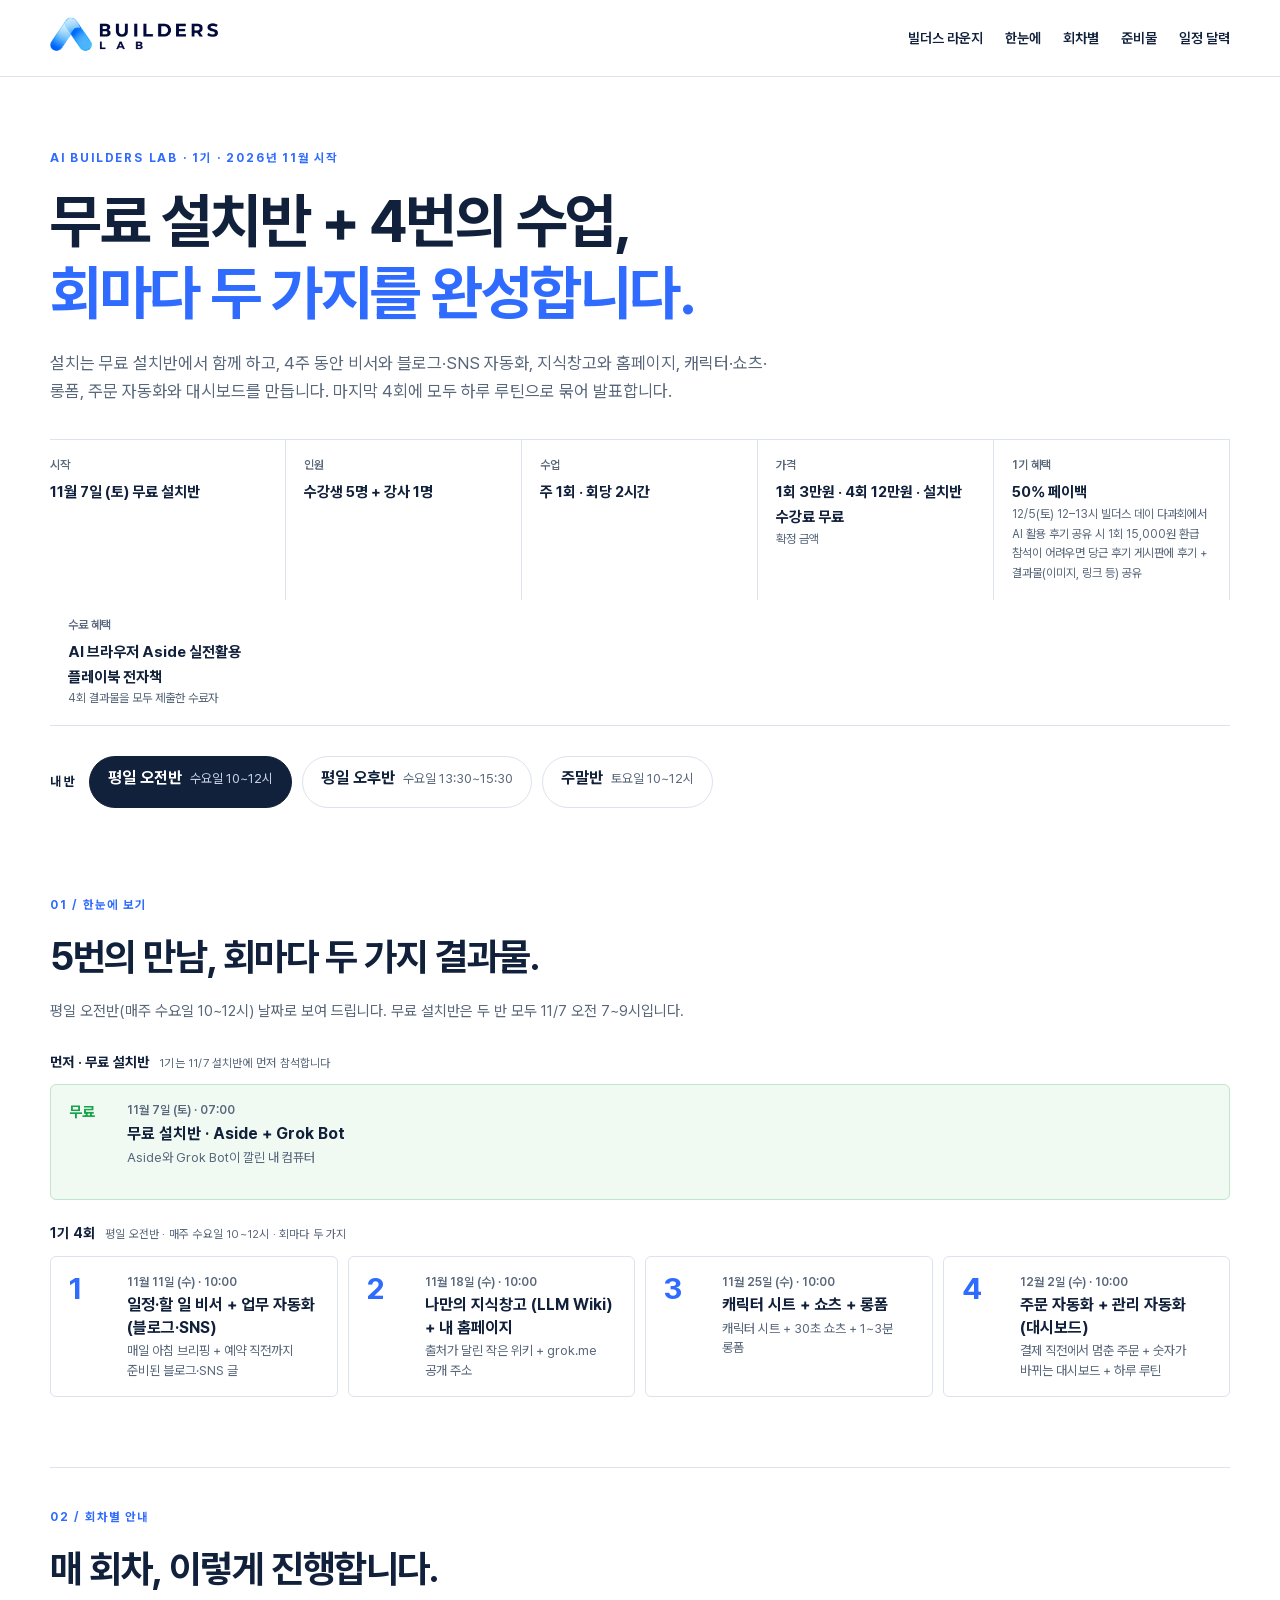
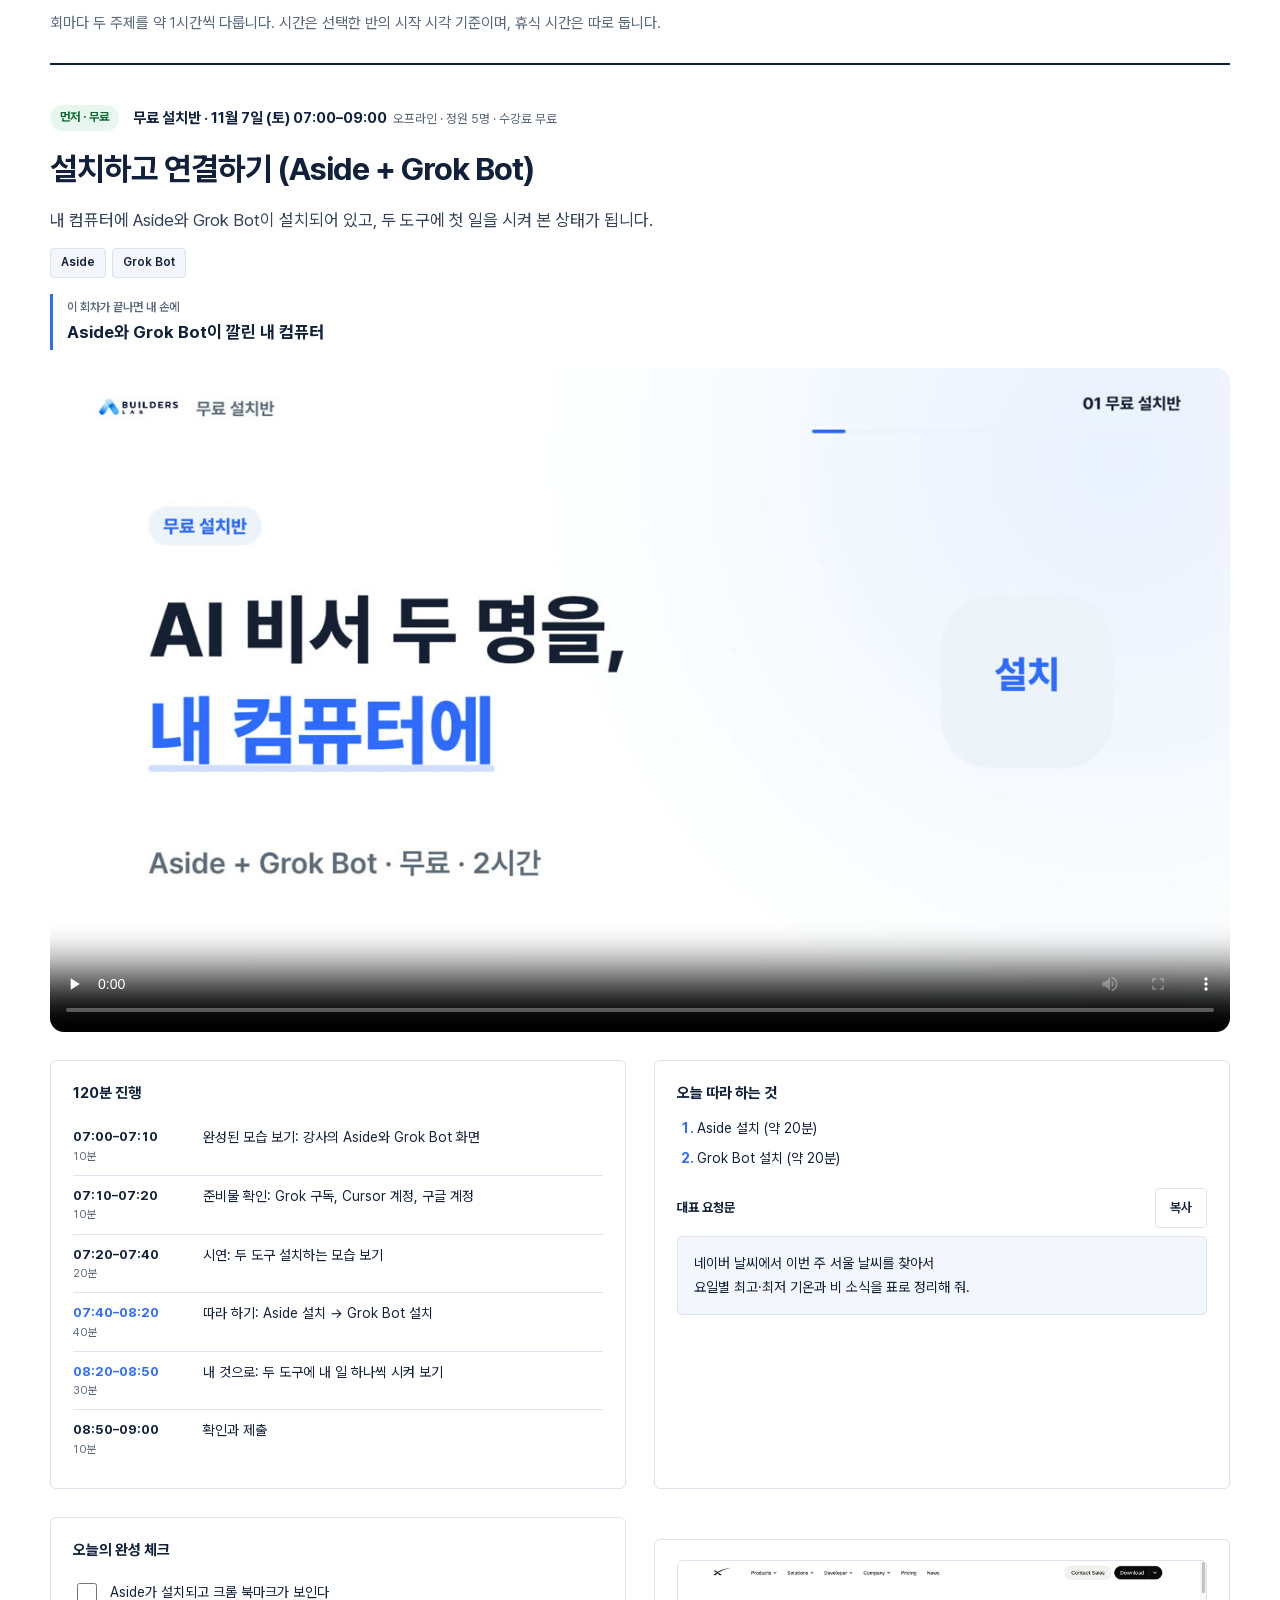
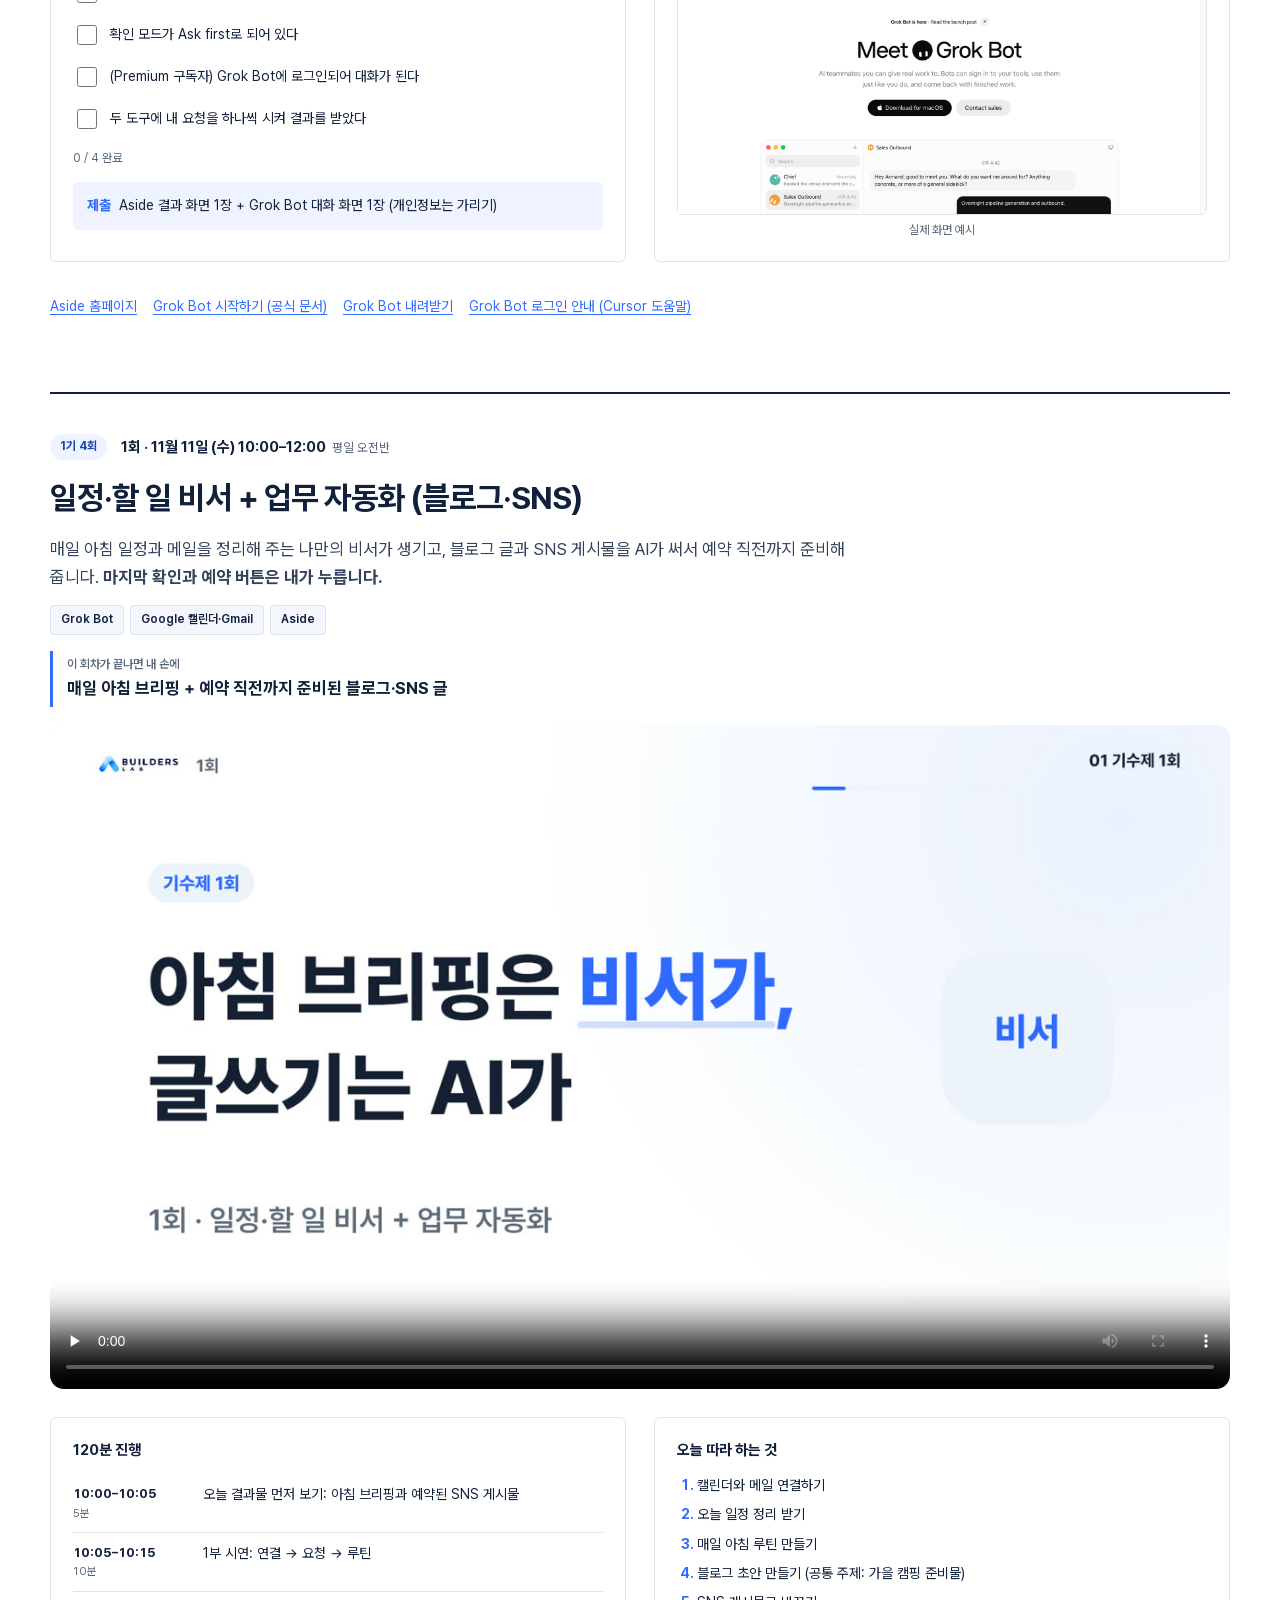
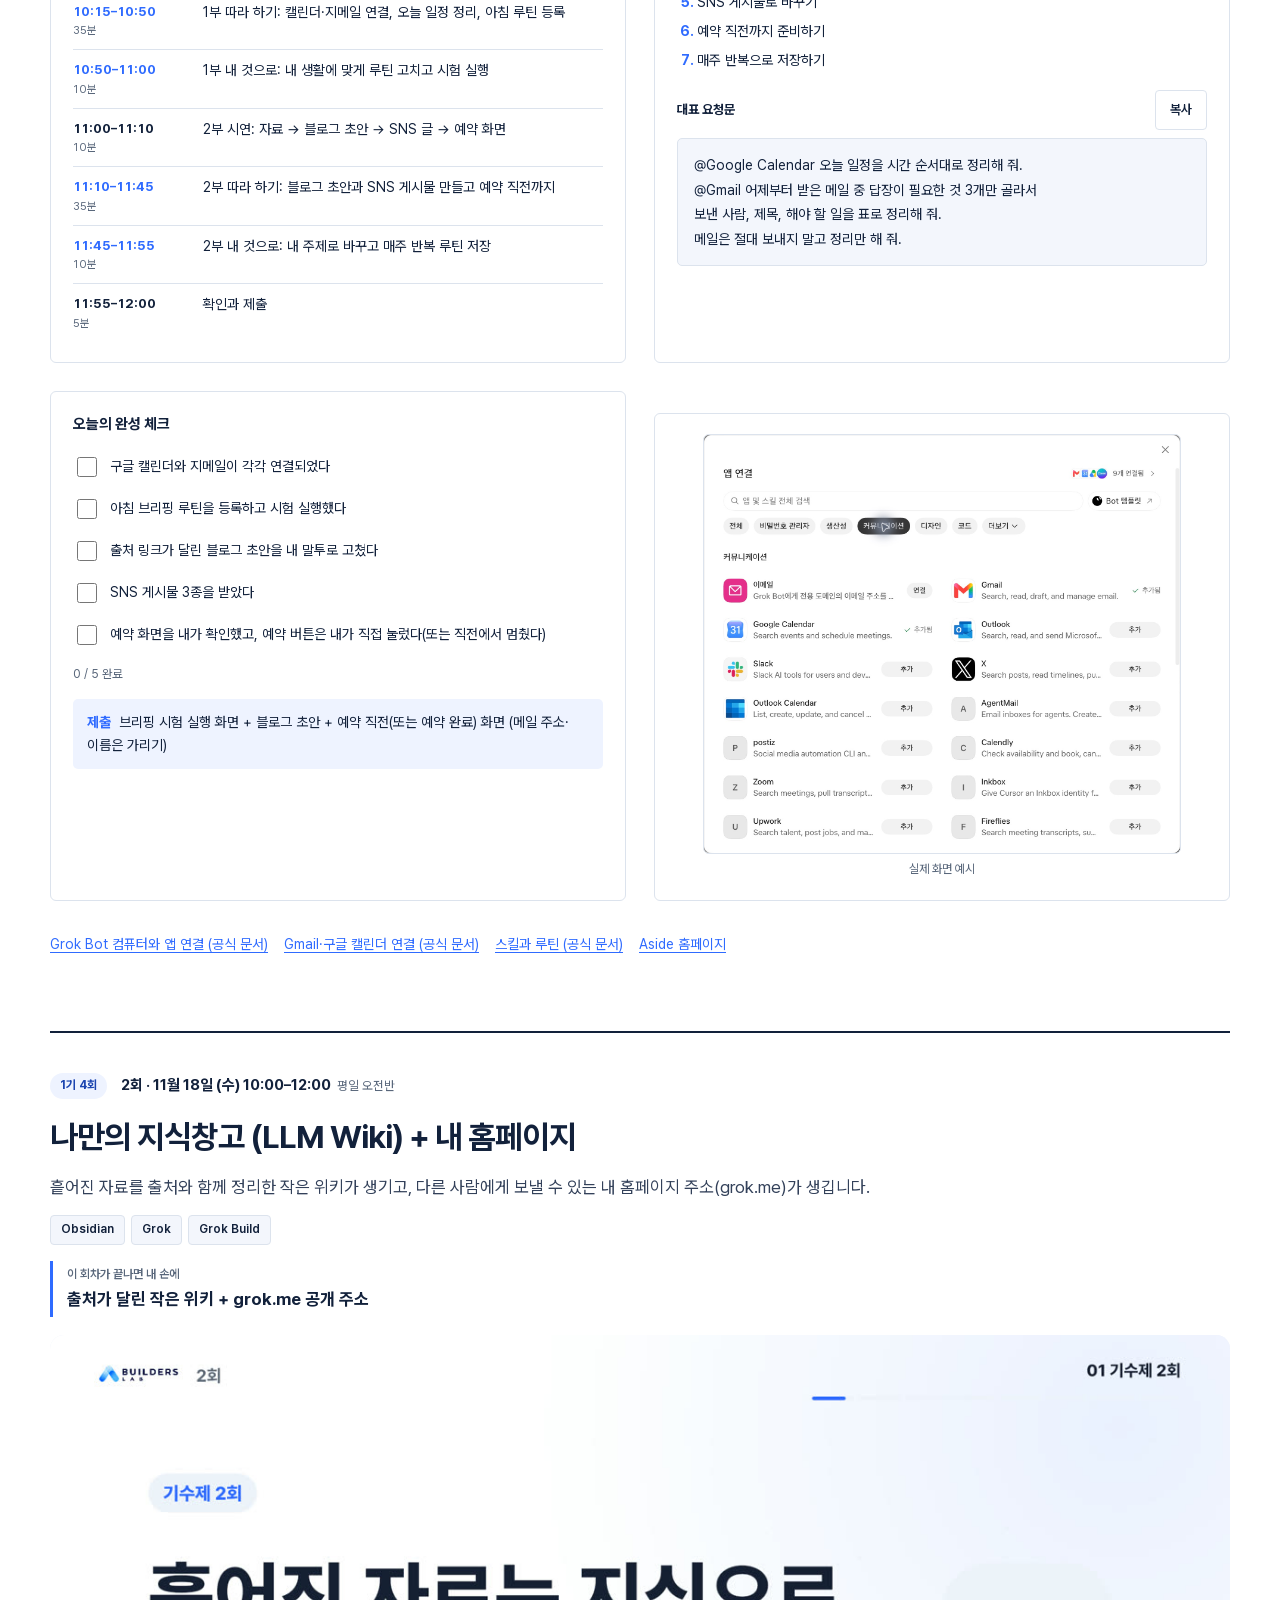
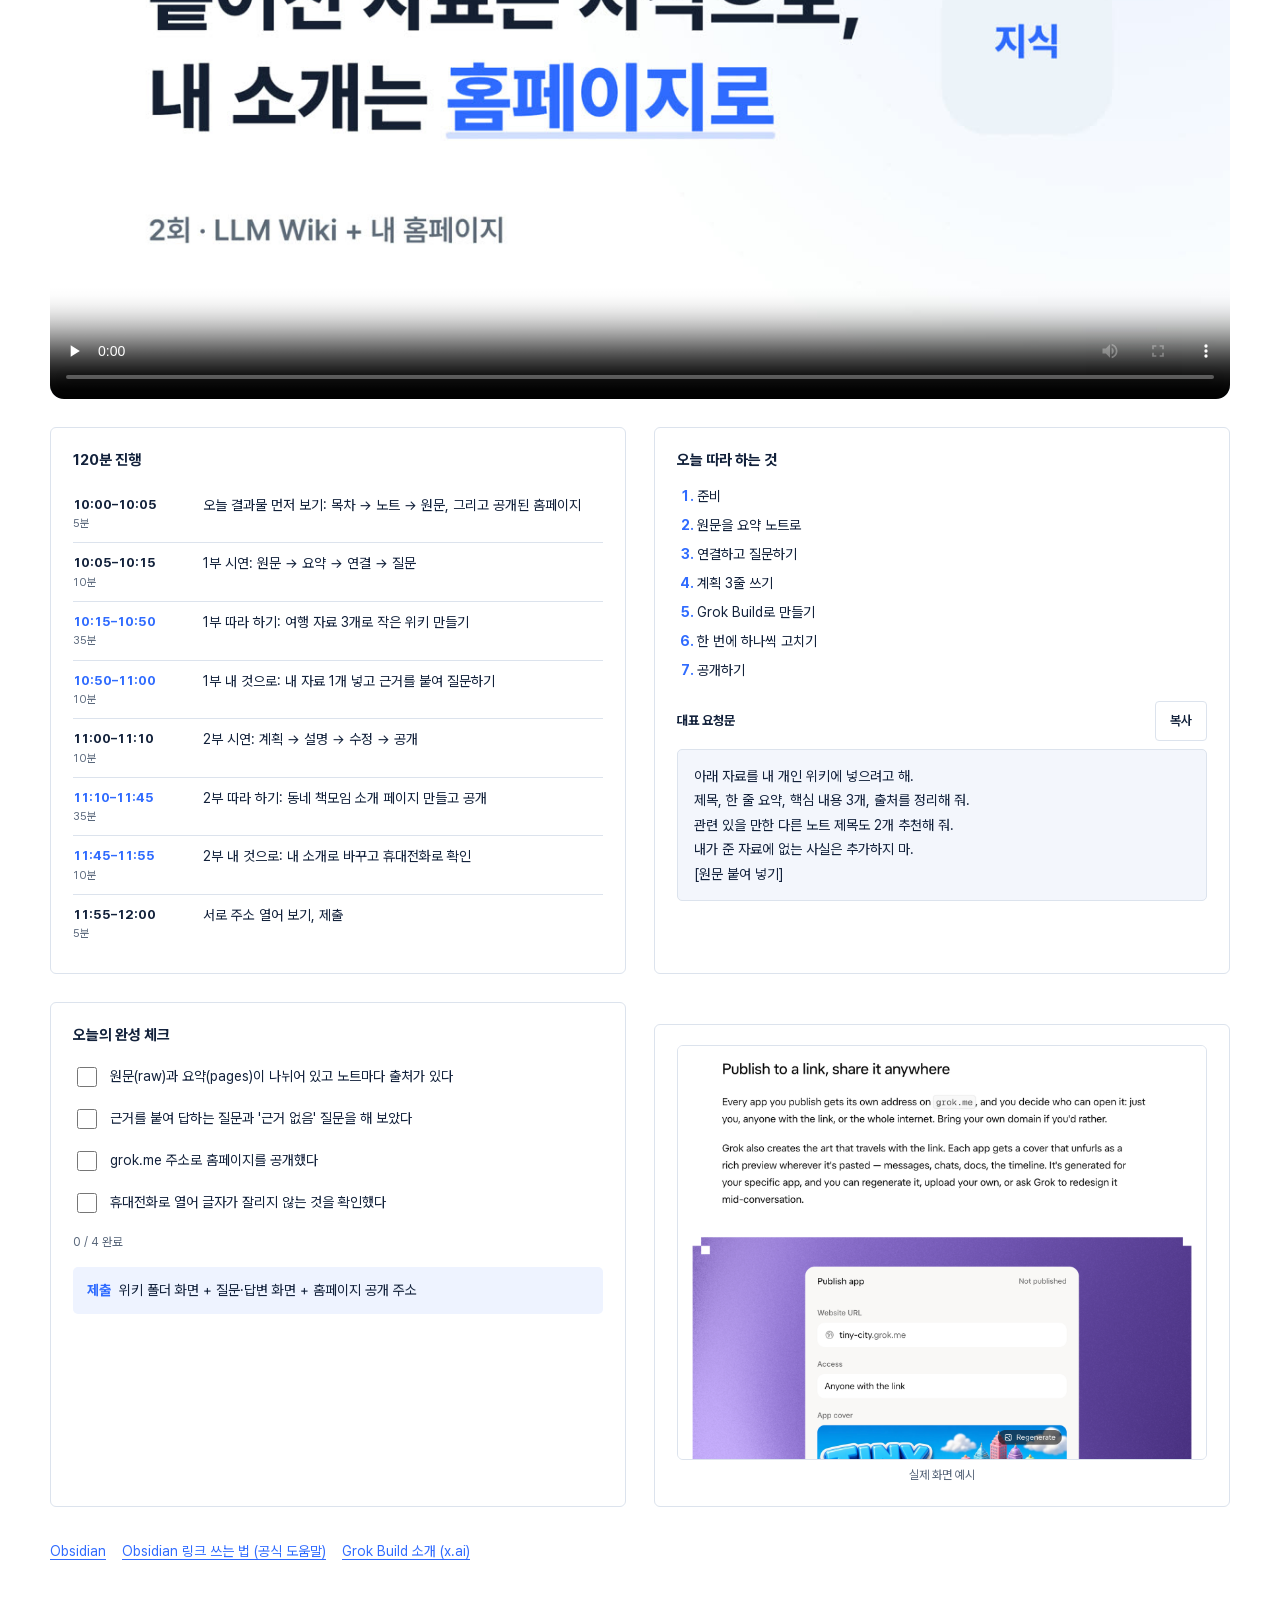
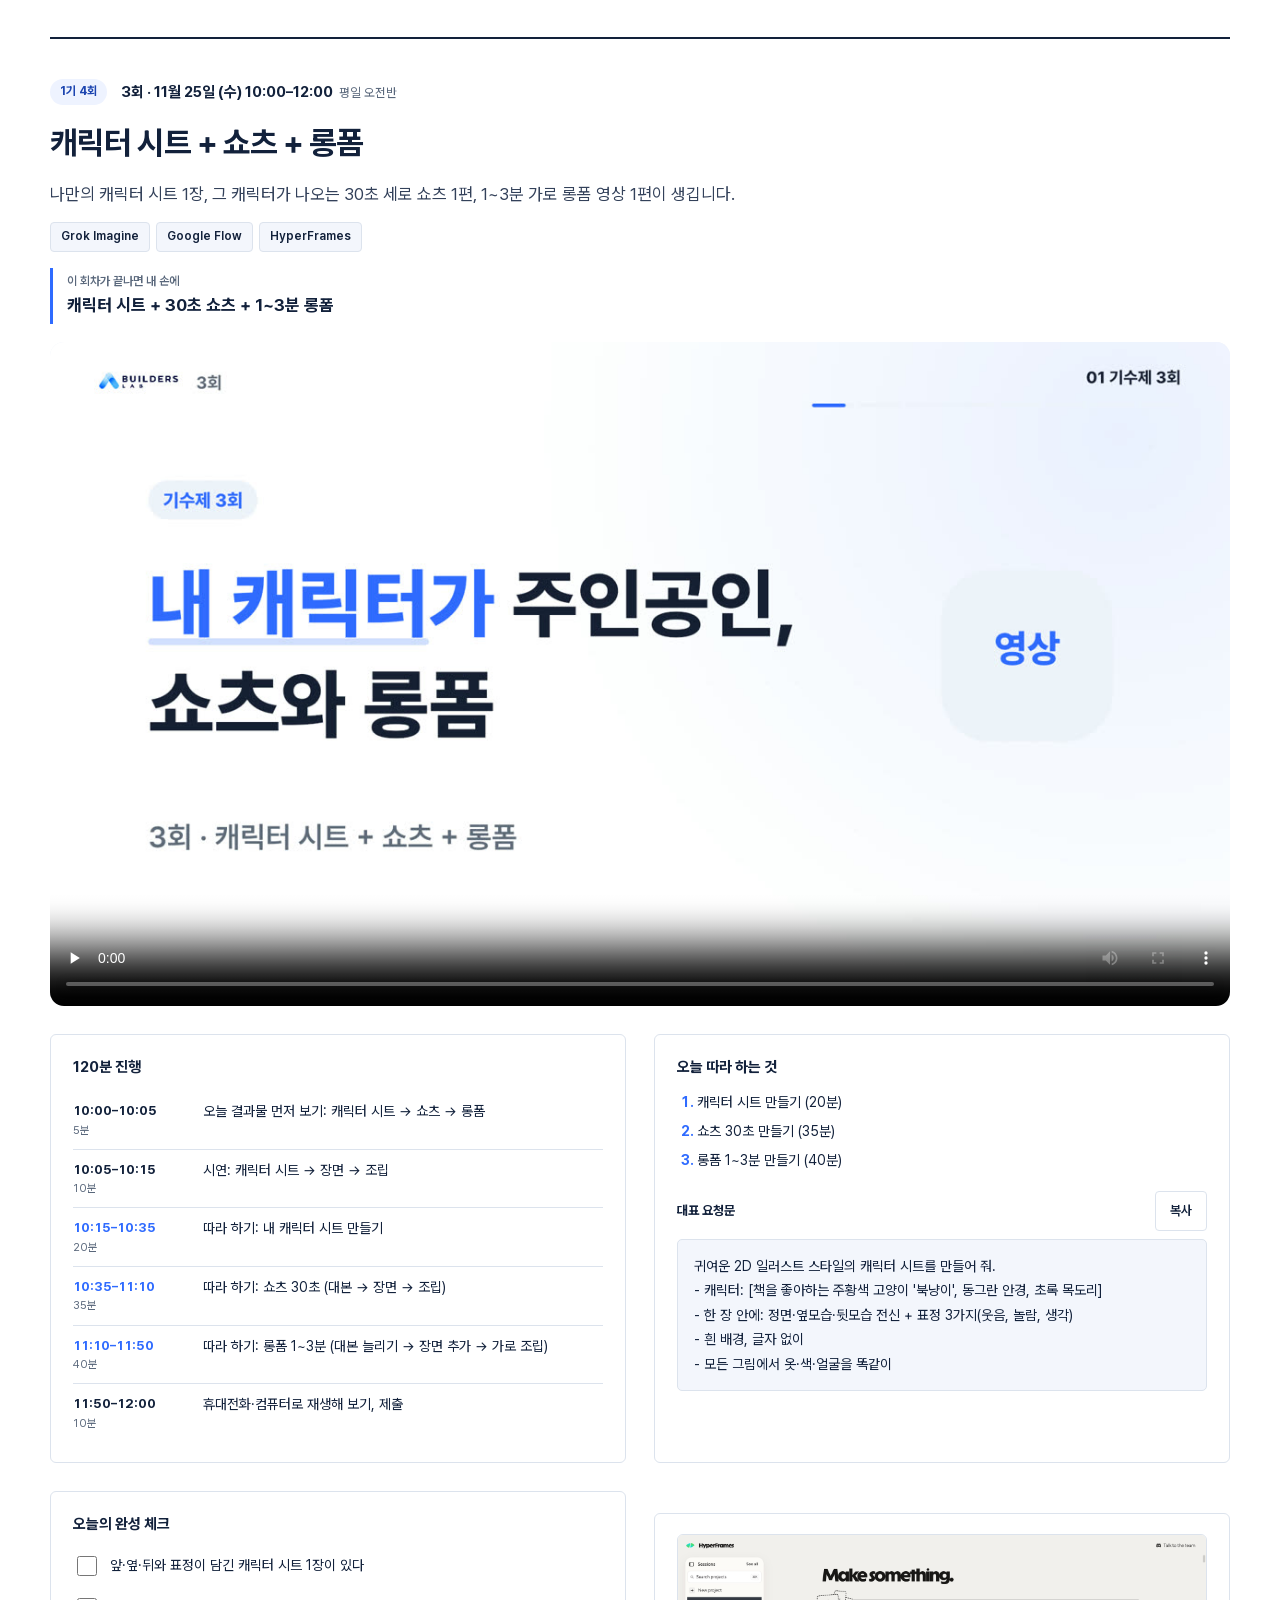
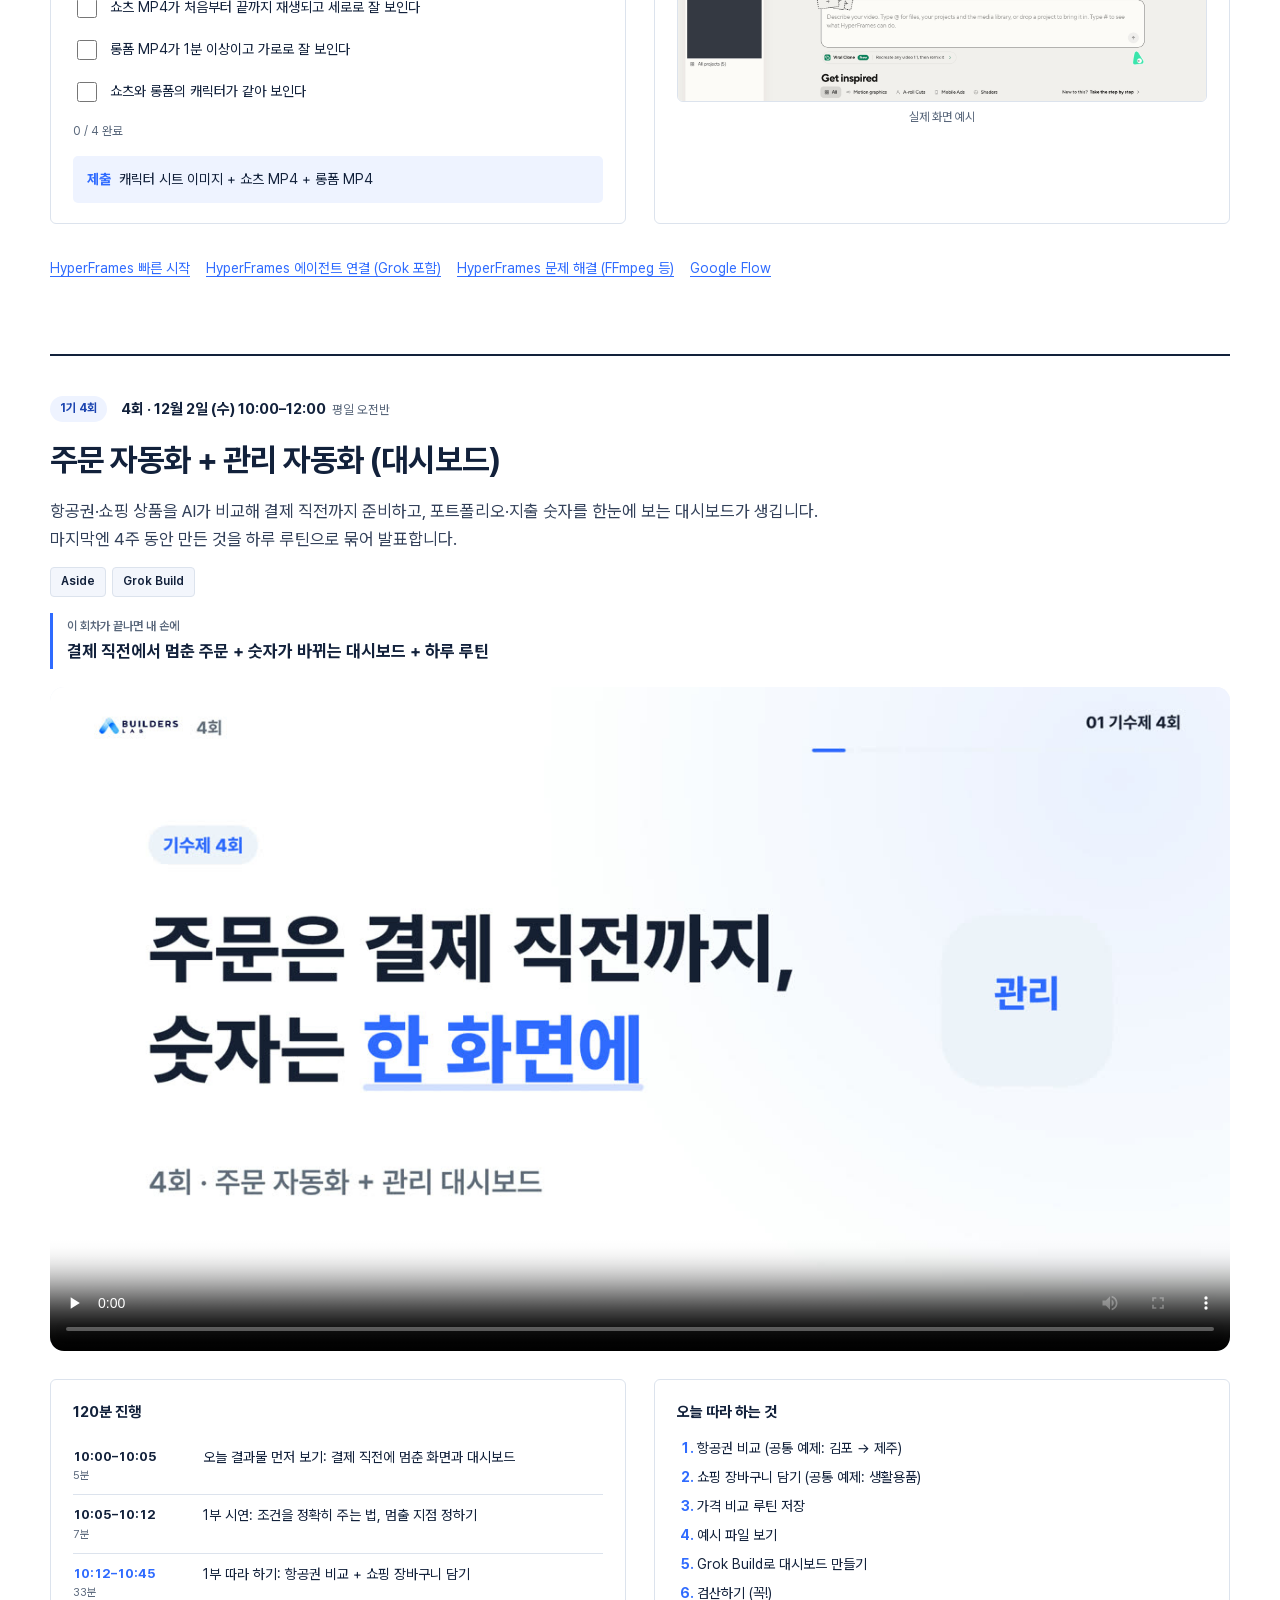
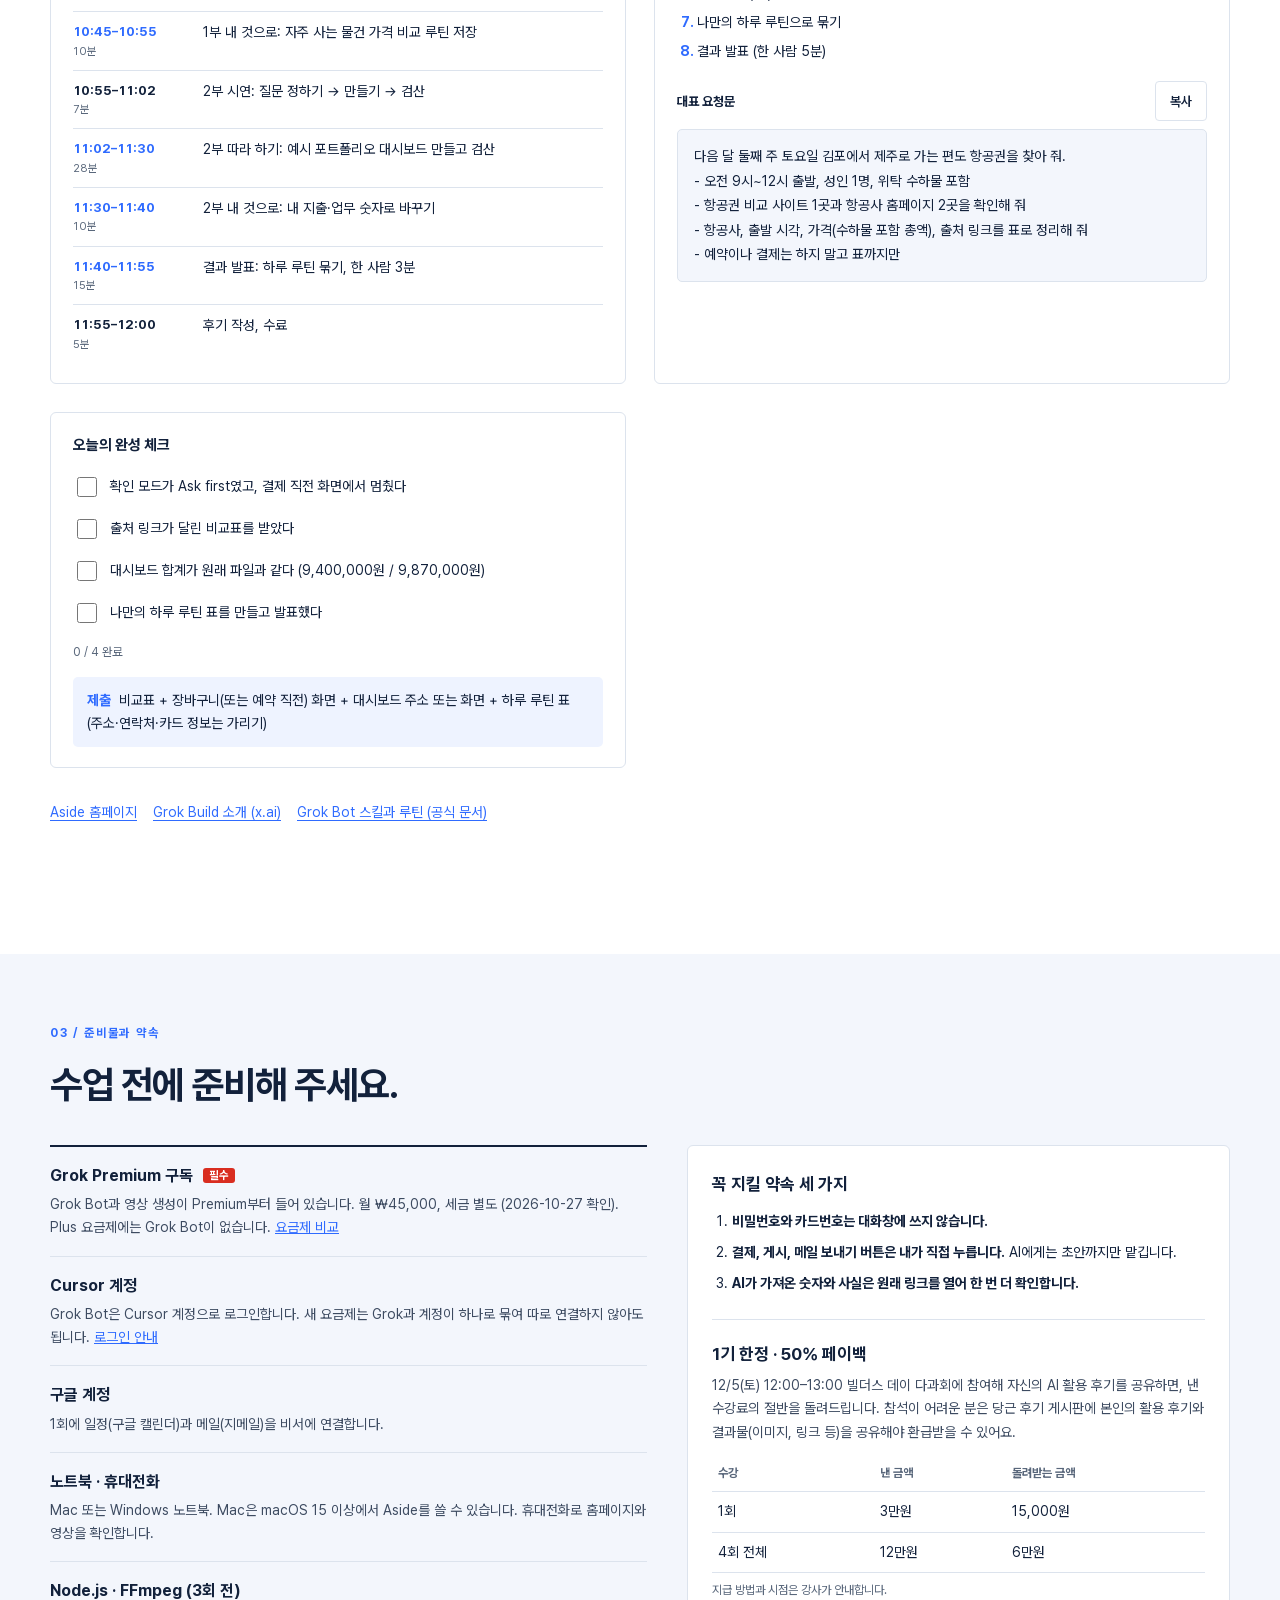
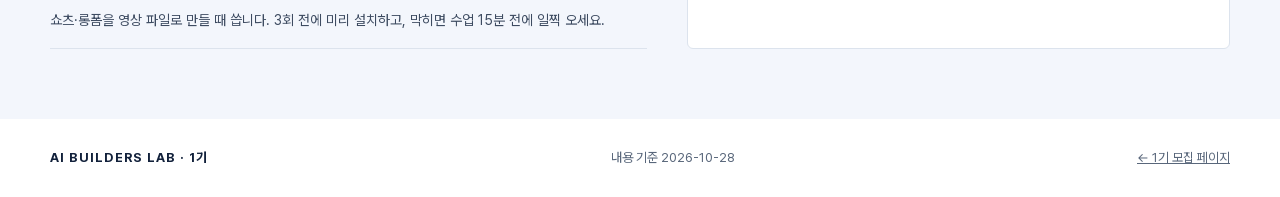
==== commit 499aaa28: "페이백 조건 명확화: 빌더스 데이 다과회 AI 활용 후기 공유 시 환급, 불참 시 당근 후기 게시판 공유" ====
--- a/cohort1.html
+++ b/cohort1.html
@@ -28,7 +28,7 @@
         <div><dt>인원</dt><dd>수강생 5명 + 강사 1명</dd></div>
         <div><dt>수업</dt><dd>주 1회 · 회당 2시간</dd></div>
         <div><dt>가격</dt><dd>1회 3만원 · 4회 12만원 · 설치반 수강료 무료<small>확정 금액</small></dd></div>
-        <div><dt>1기 혜택</dt><dd>50% 페이백<small>후기 + 결과물 공유 시 1회 15,000원 환급</small></dd></div>
+        <div><dt>1기 혜택</dt><dd>50% 페이백<small>12/5(토) 12–13시 빌더스 데이 다과회에서 AI 활용 후기 공유 시 1회 15,000원 환급</small><small>참석이 어려우면 당근 후기 게시판에 후기 + 결과물(이미지, 링크 등) 공유</small></dd></div>
         <div><dt>수료 혜택</dt><dd>AI 브라우저 Aside 실전활용 플레이북 전자책<small>4회 결과물을 모두 제출한 수료자</small></dd></div>
       </dl>
       <div class="class-switch" role="radiogroup" aria-label="반 선택">
@@ -68,7 +68,7 @@
           </ol>
           <div class="payback">
             <h3>1기 한정 · 50% 페이백</h3>
-            <p>후기를 쓰고 내가 만든 결과물도 함께 공유하면, 낸 수강료의 절반을 돌려드립니다.</p>
+            <p>12/5(토) 12:00–13:00 빌더스 데이 다과회에 참여해 자신의 AI 활용 후기를 공유하면, 낸 수강료의 절반을 돌려드립니다. 참석이 어려운 분은 당근 후기 게시판에 본인의 활용 후기와 결과물(이미지, 링크 등)을 공유해야 환급받을 수 있어요.</p>
             <table><thead><tr><th>수강</th><th>낸 금액</th><th>돌려받는 금액</th></tr></thead><tbody><tr><td>1회</td><td>3만원</td><td>15,000원</td></tr><tr><td>4회 전체</td><td>12만원</td><td>6만원</td></tr></tbody></table>
             <small>지급 방법과 시점은 강사가 안내합니다.</small>
           </div>
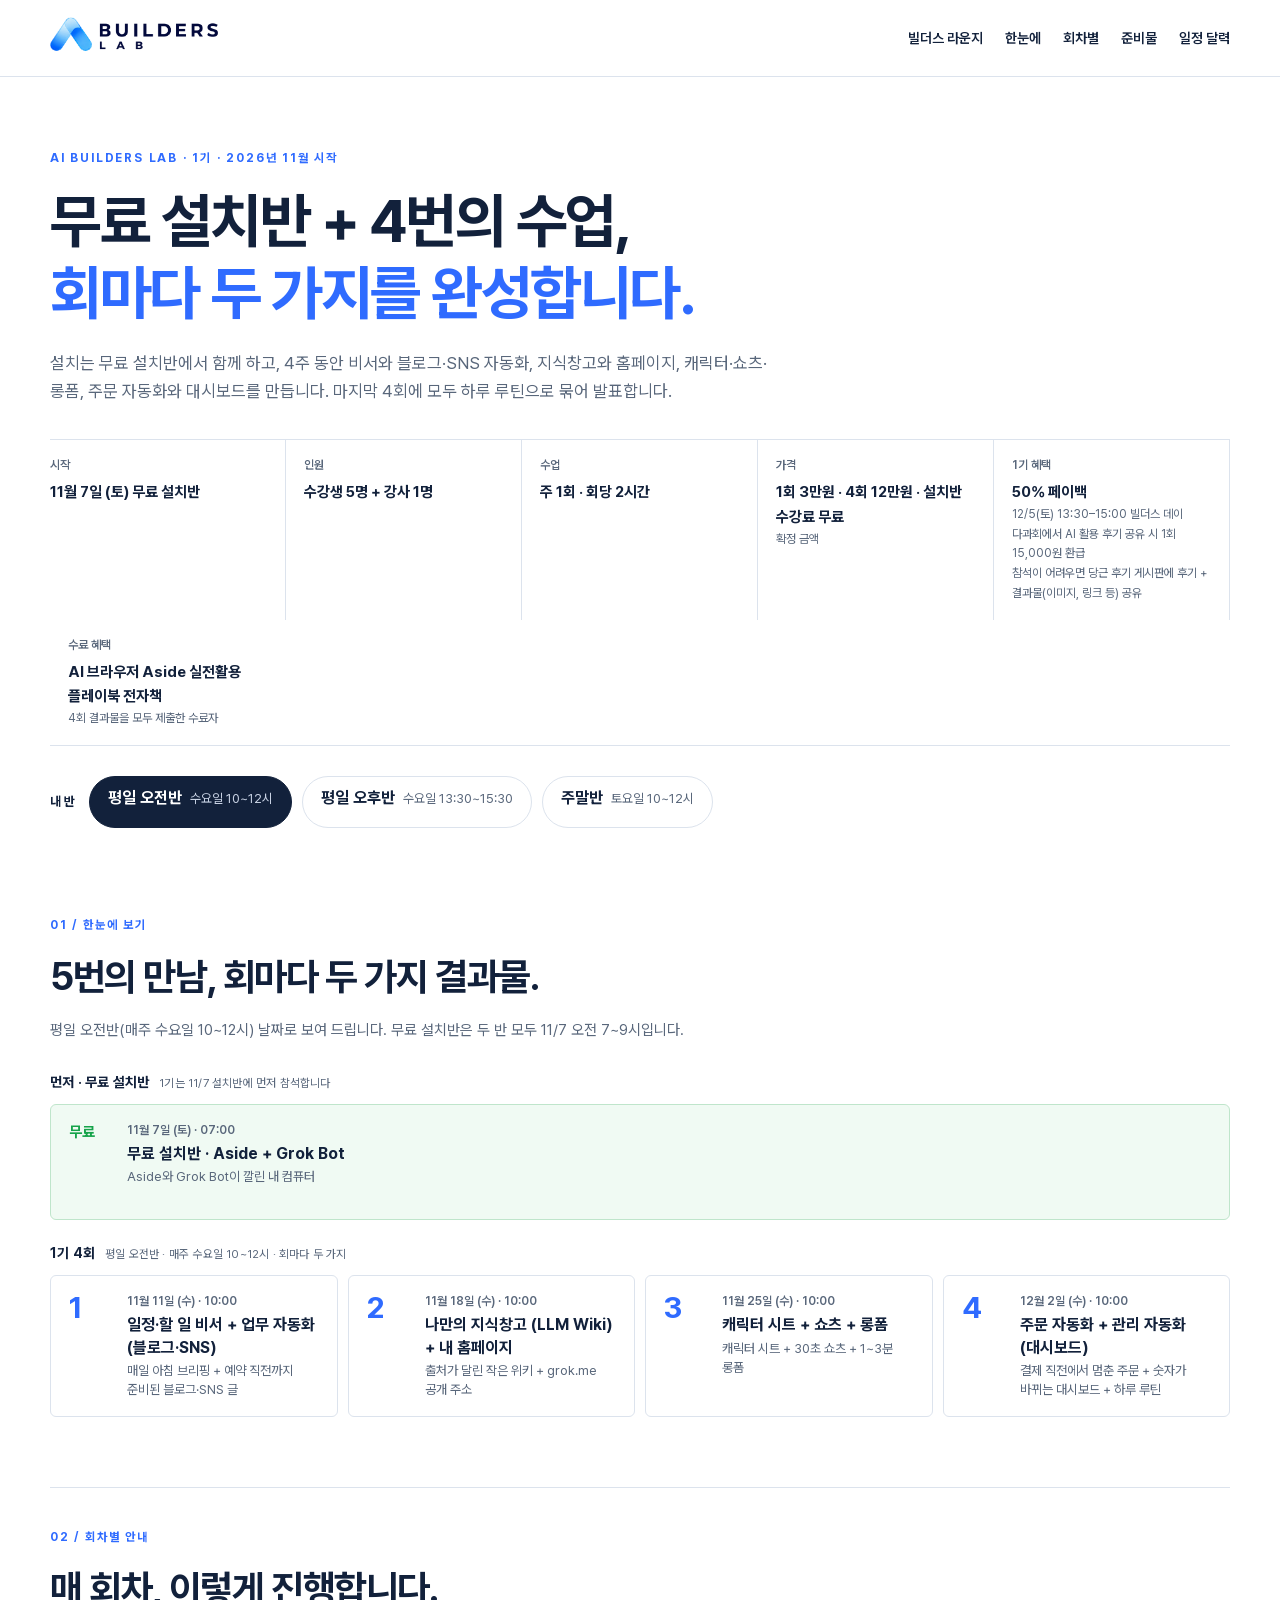
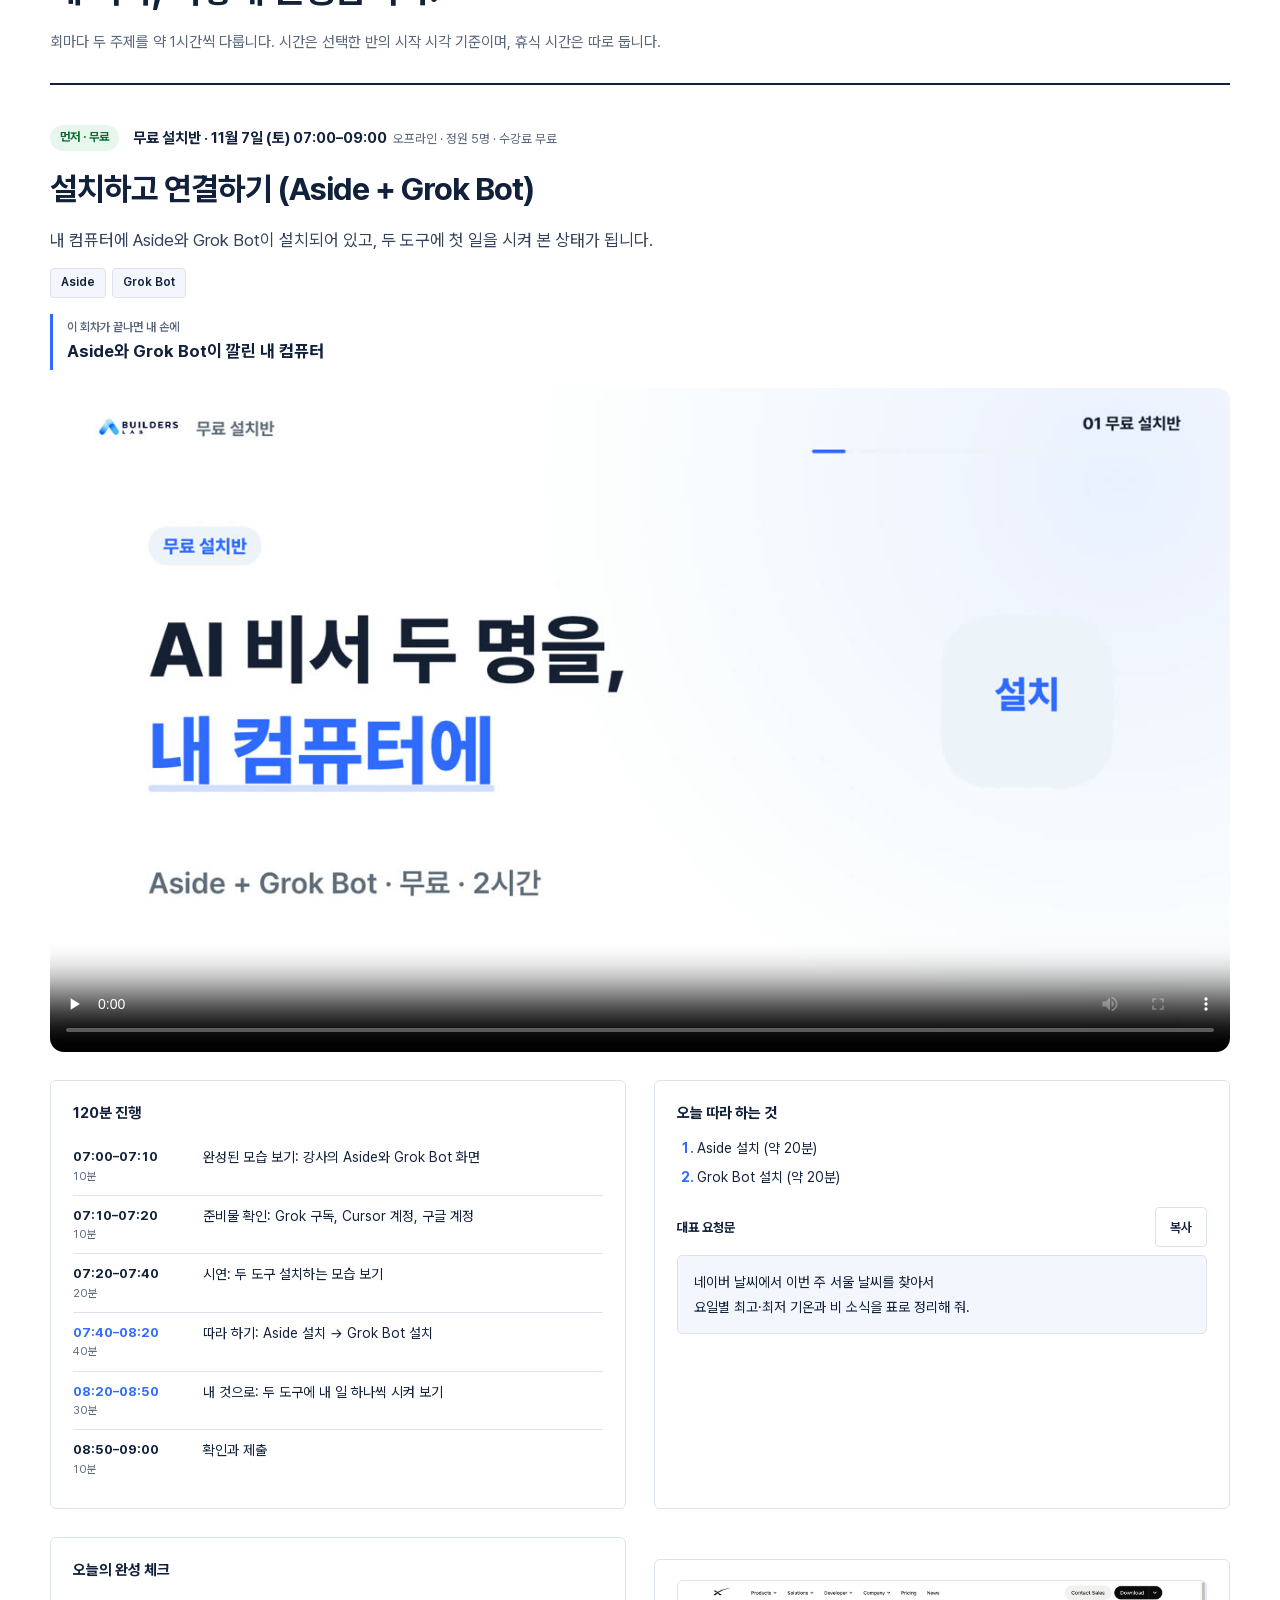
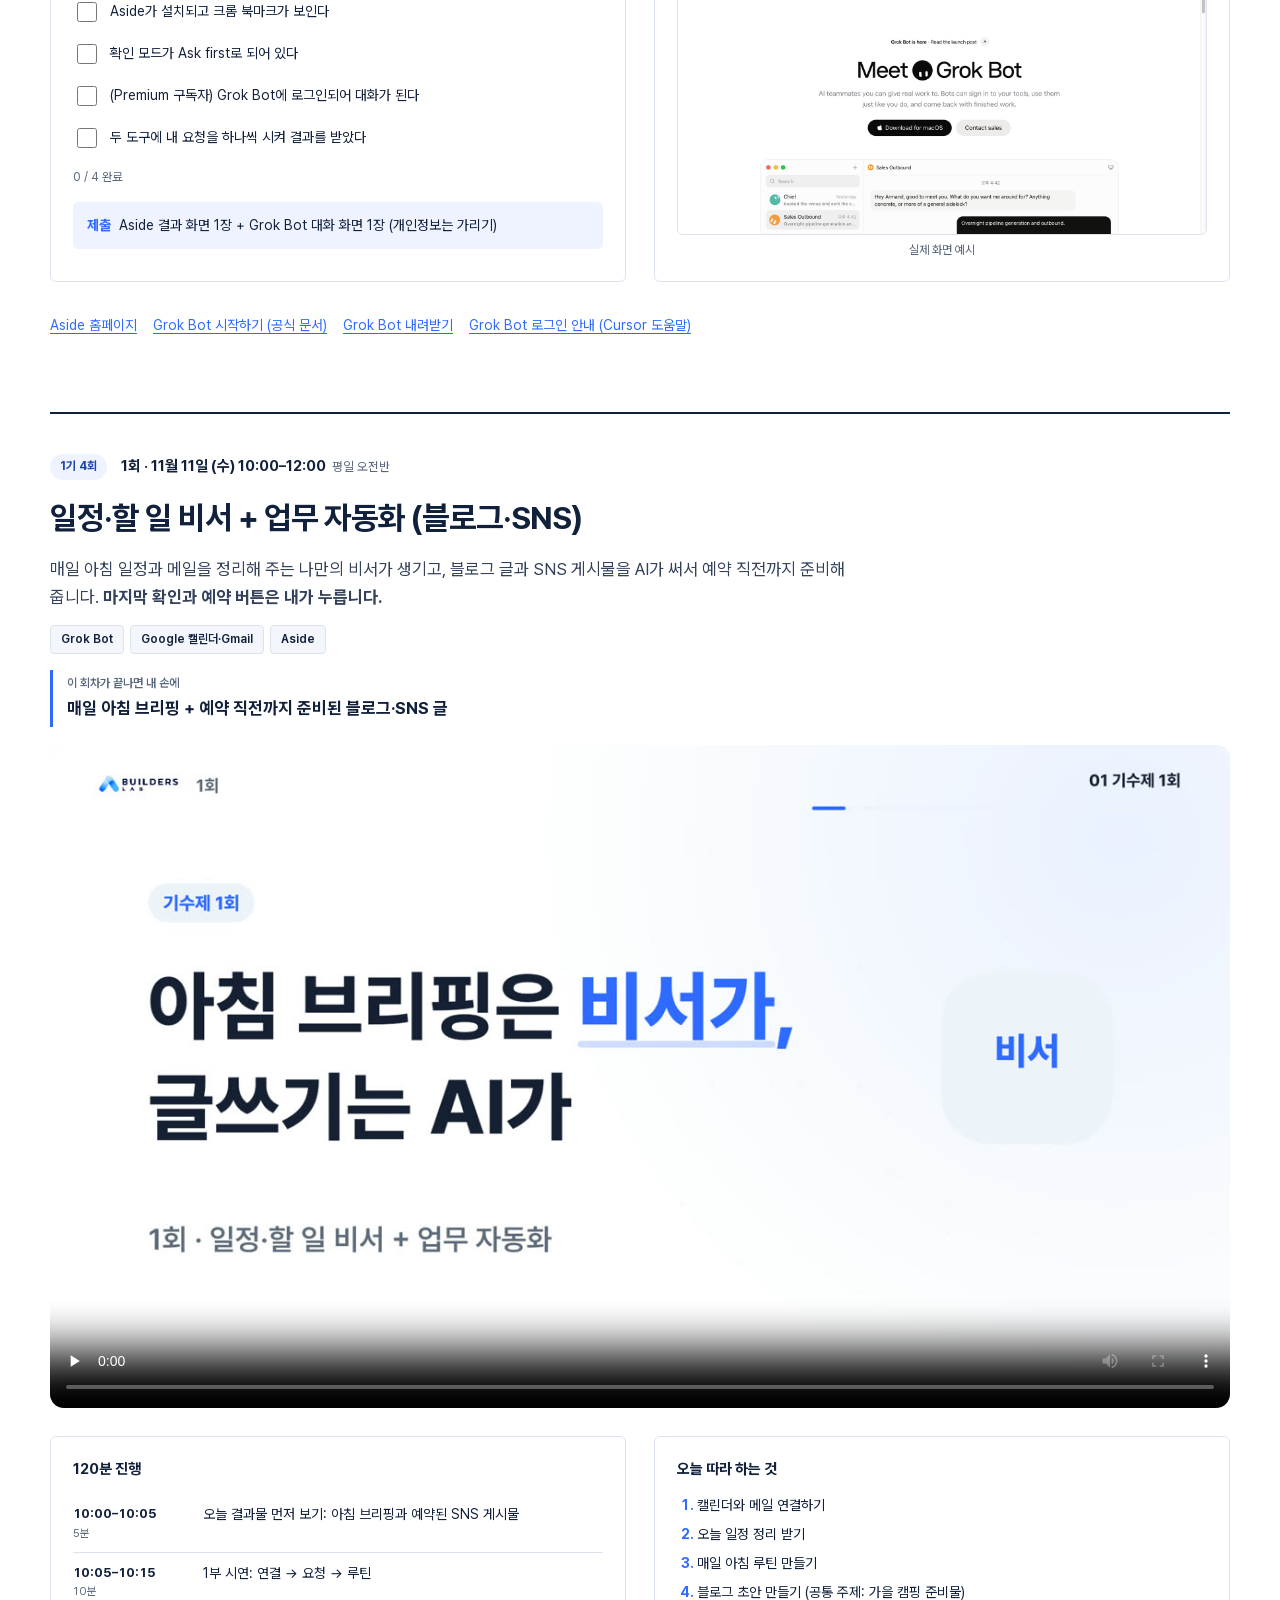
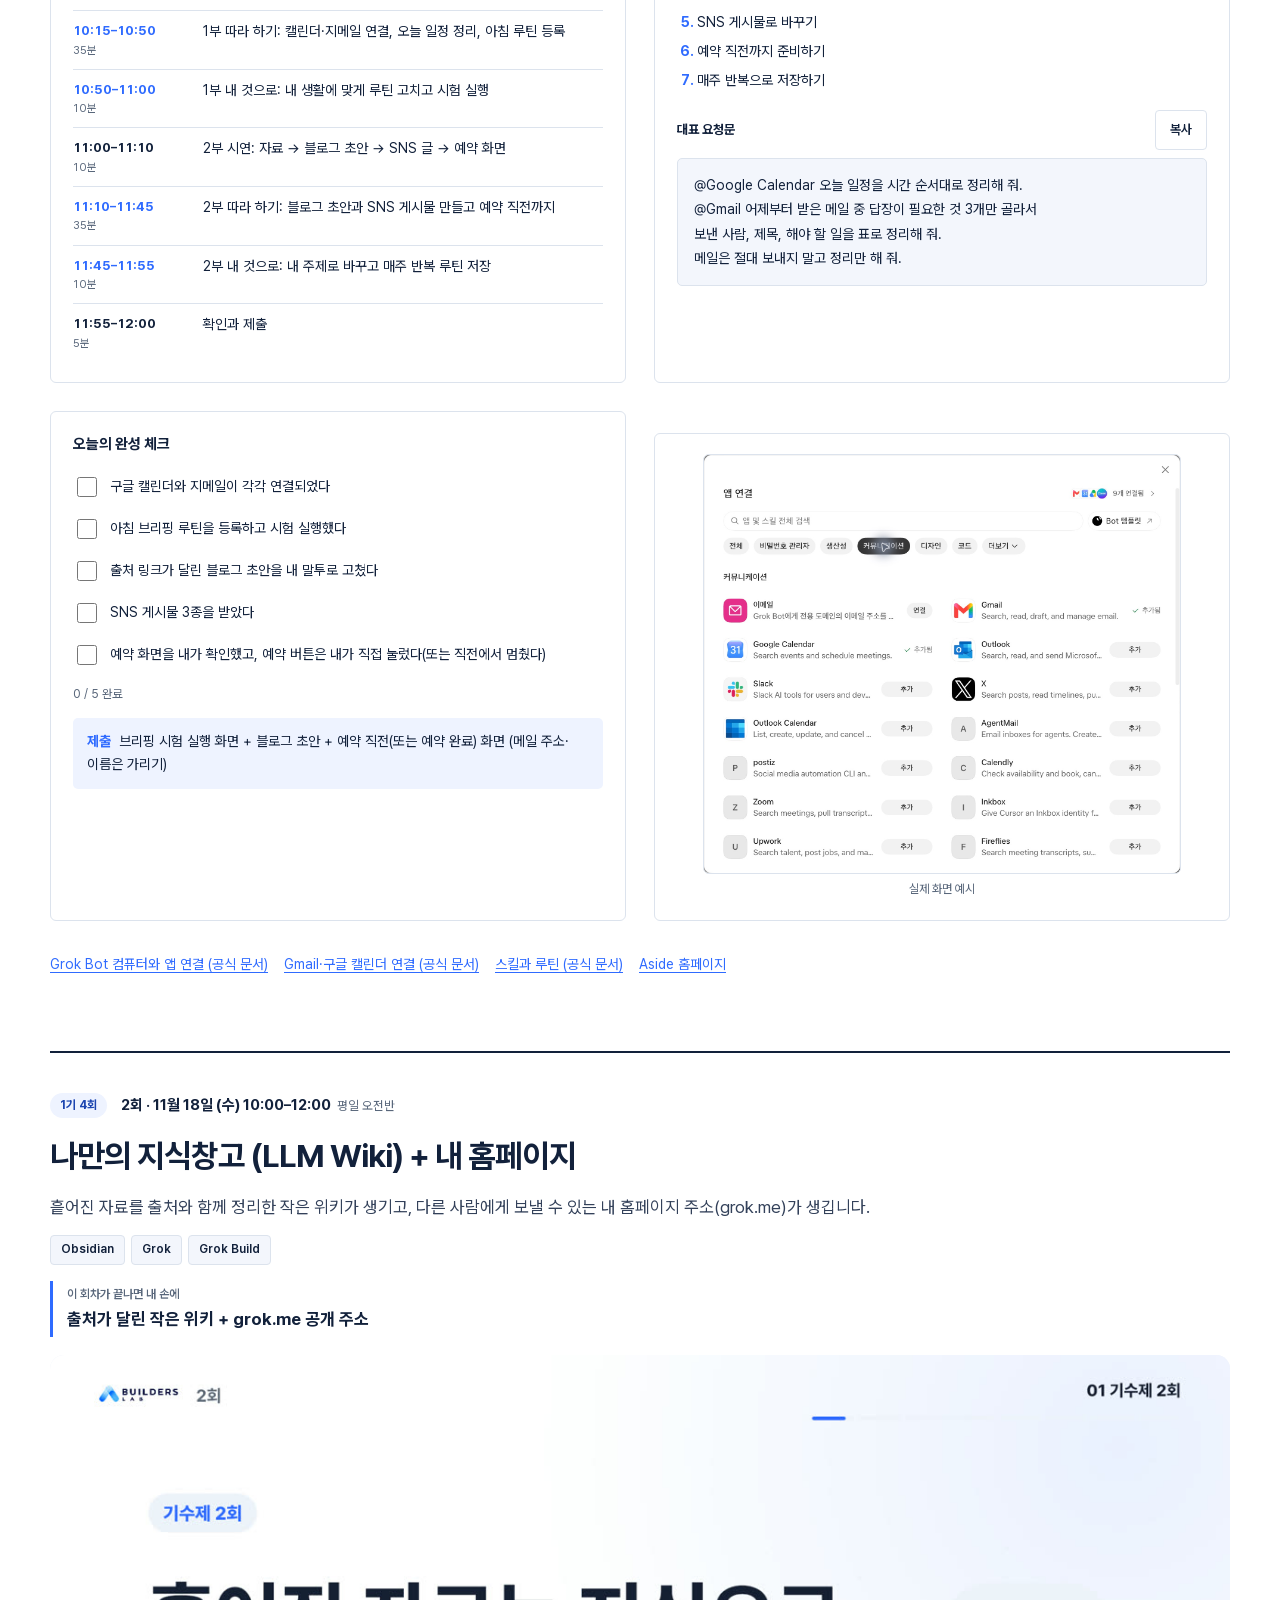
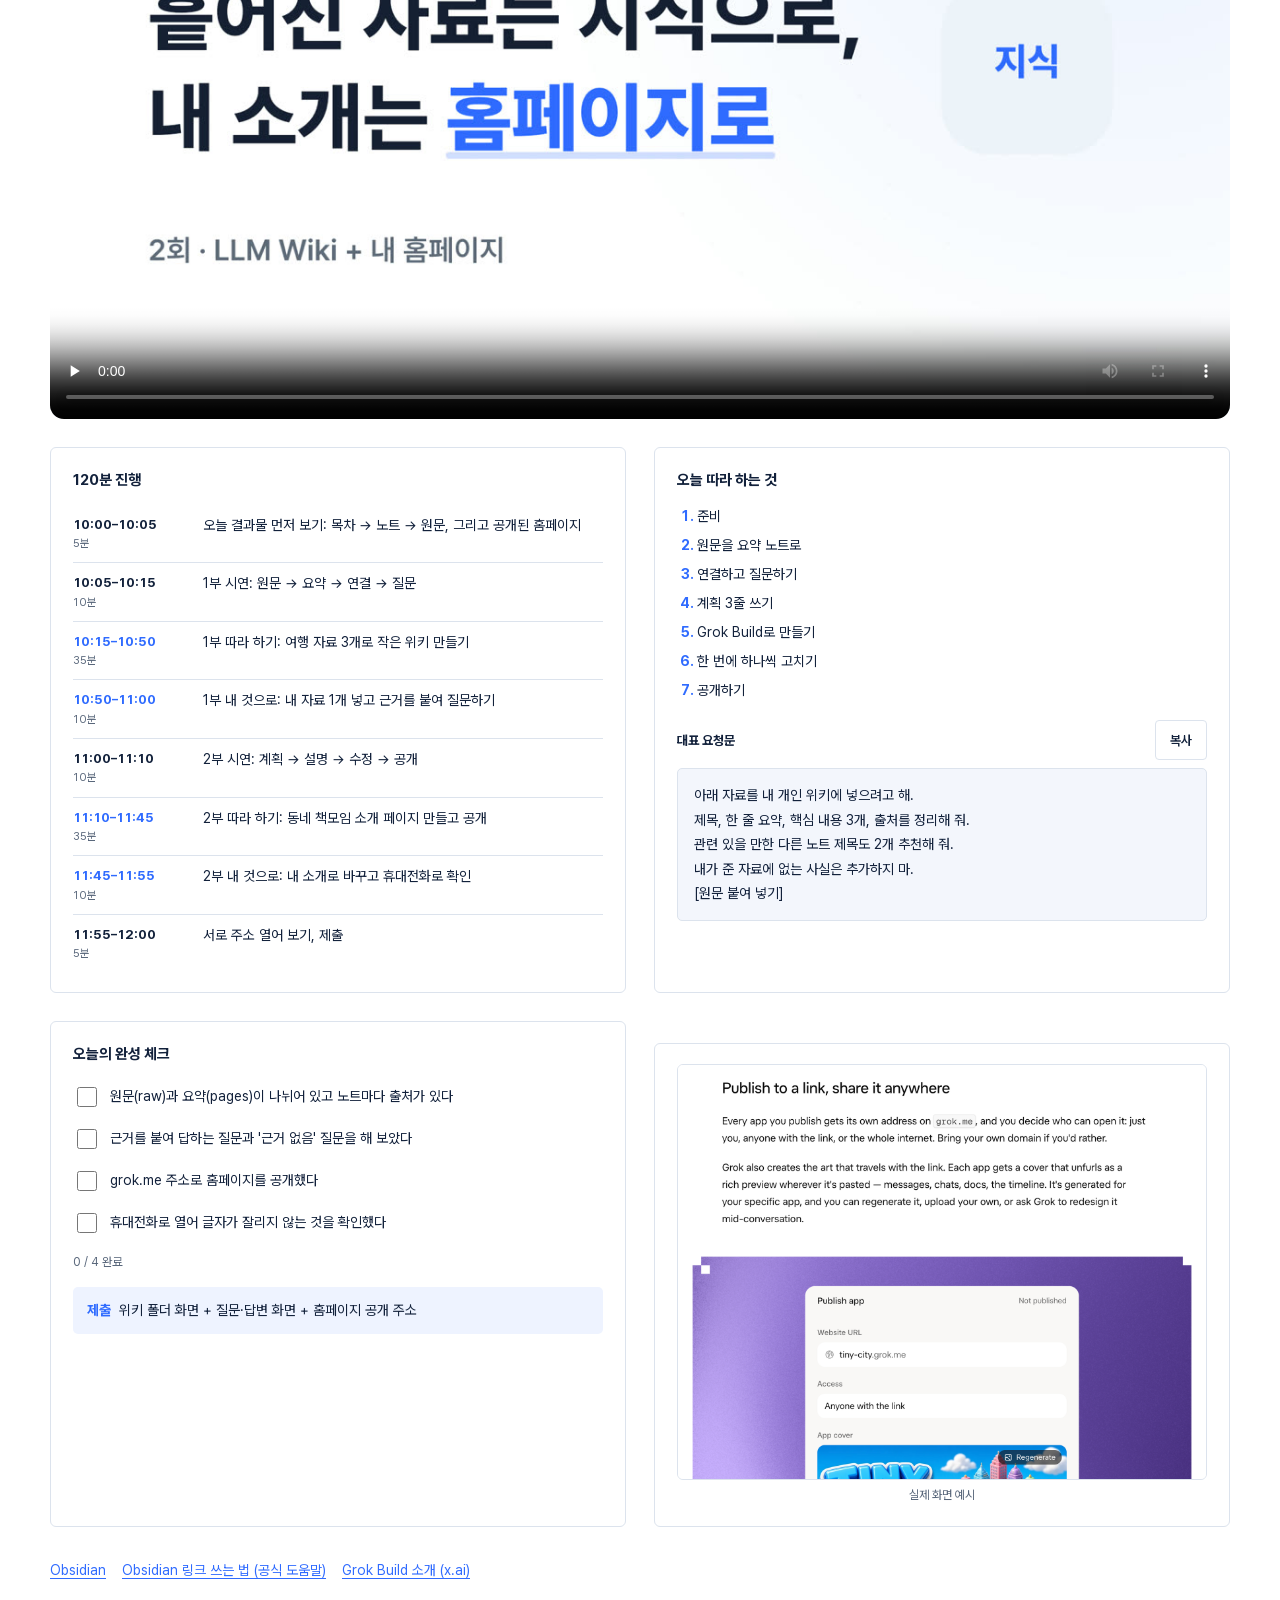
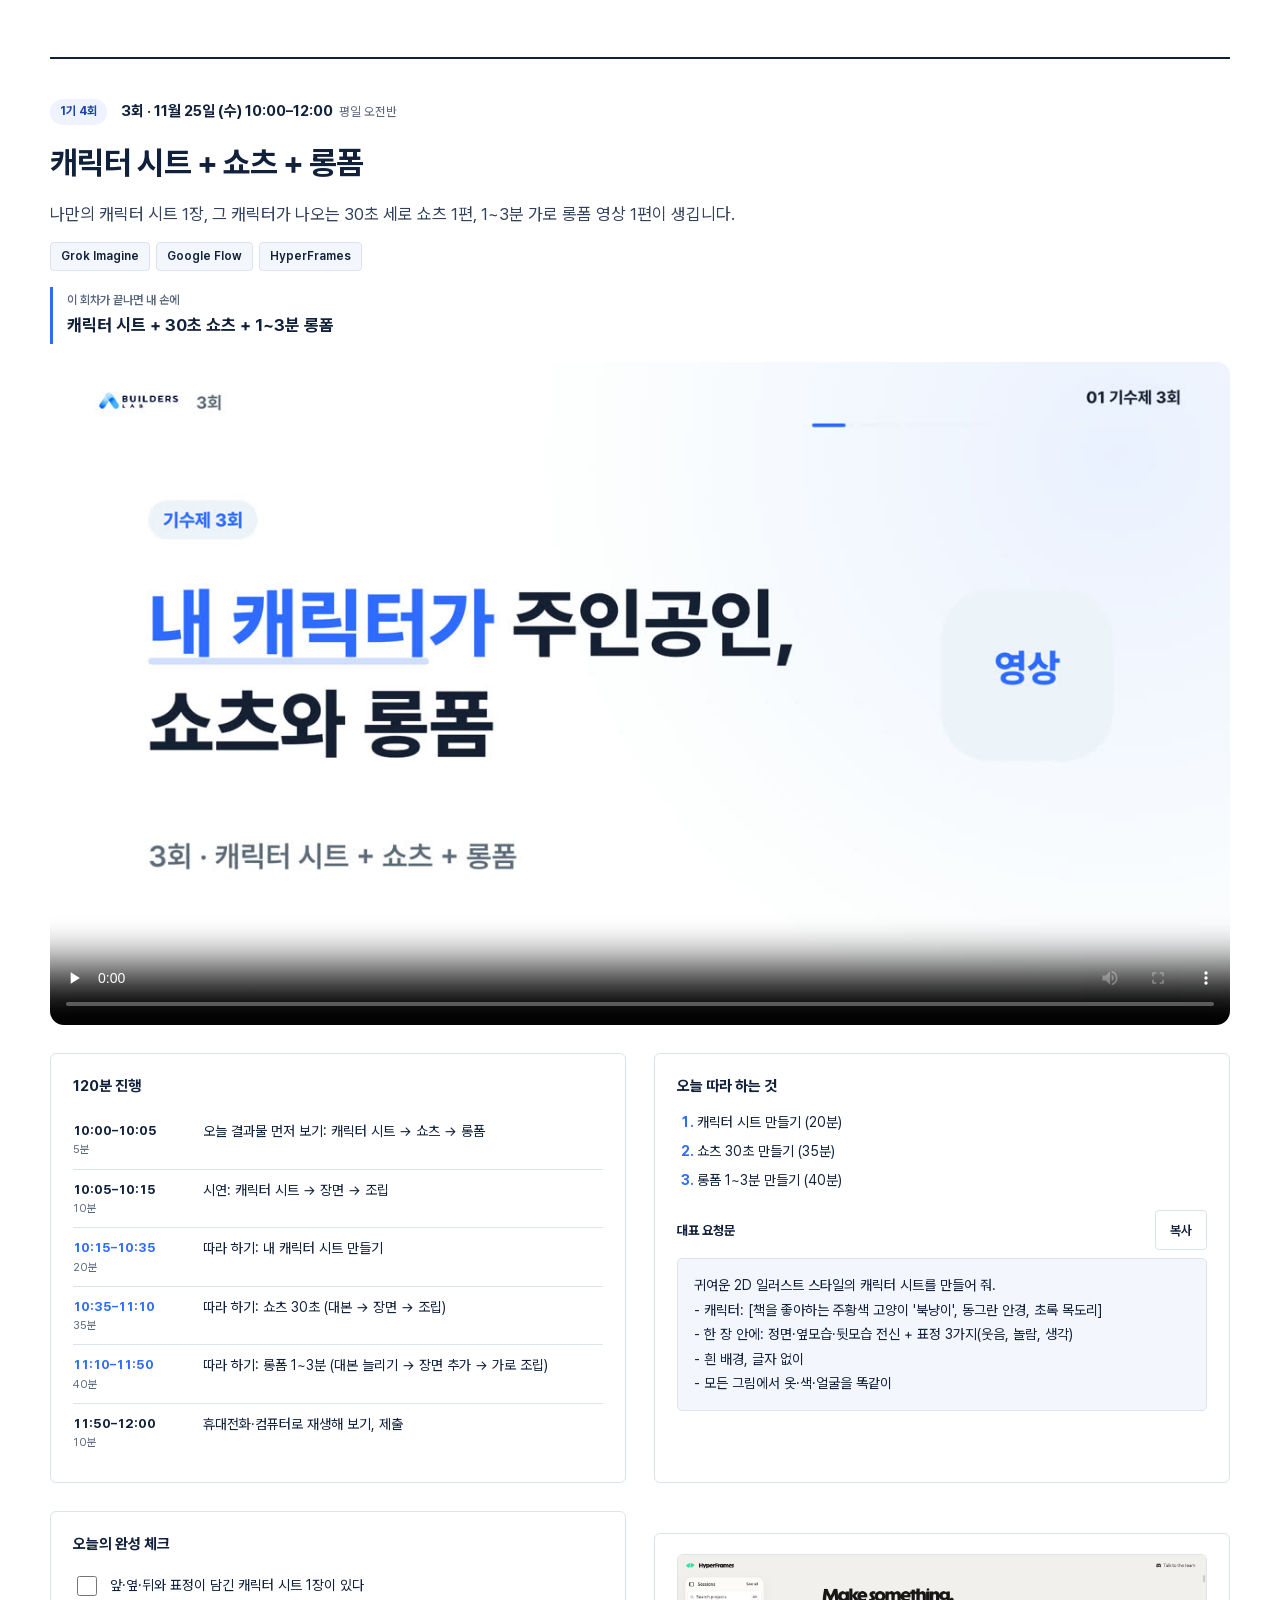
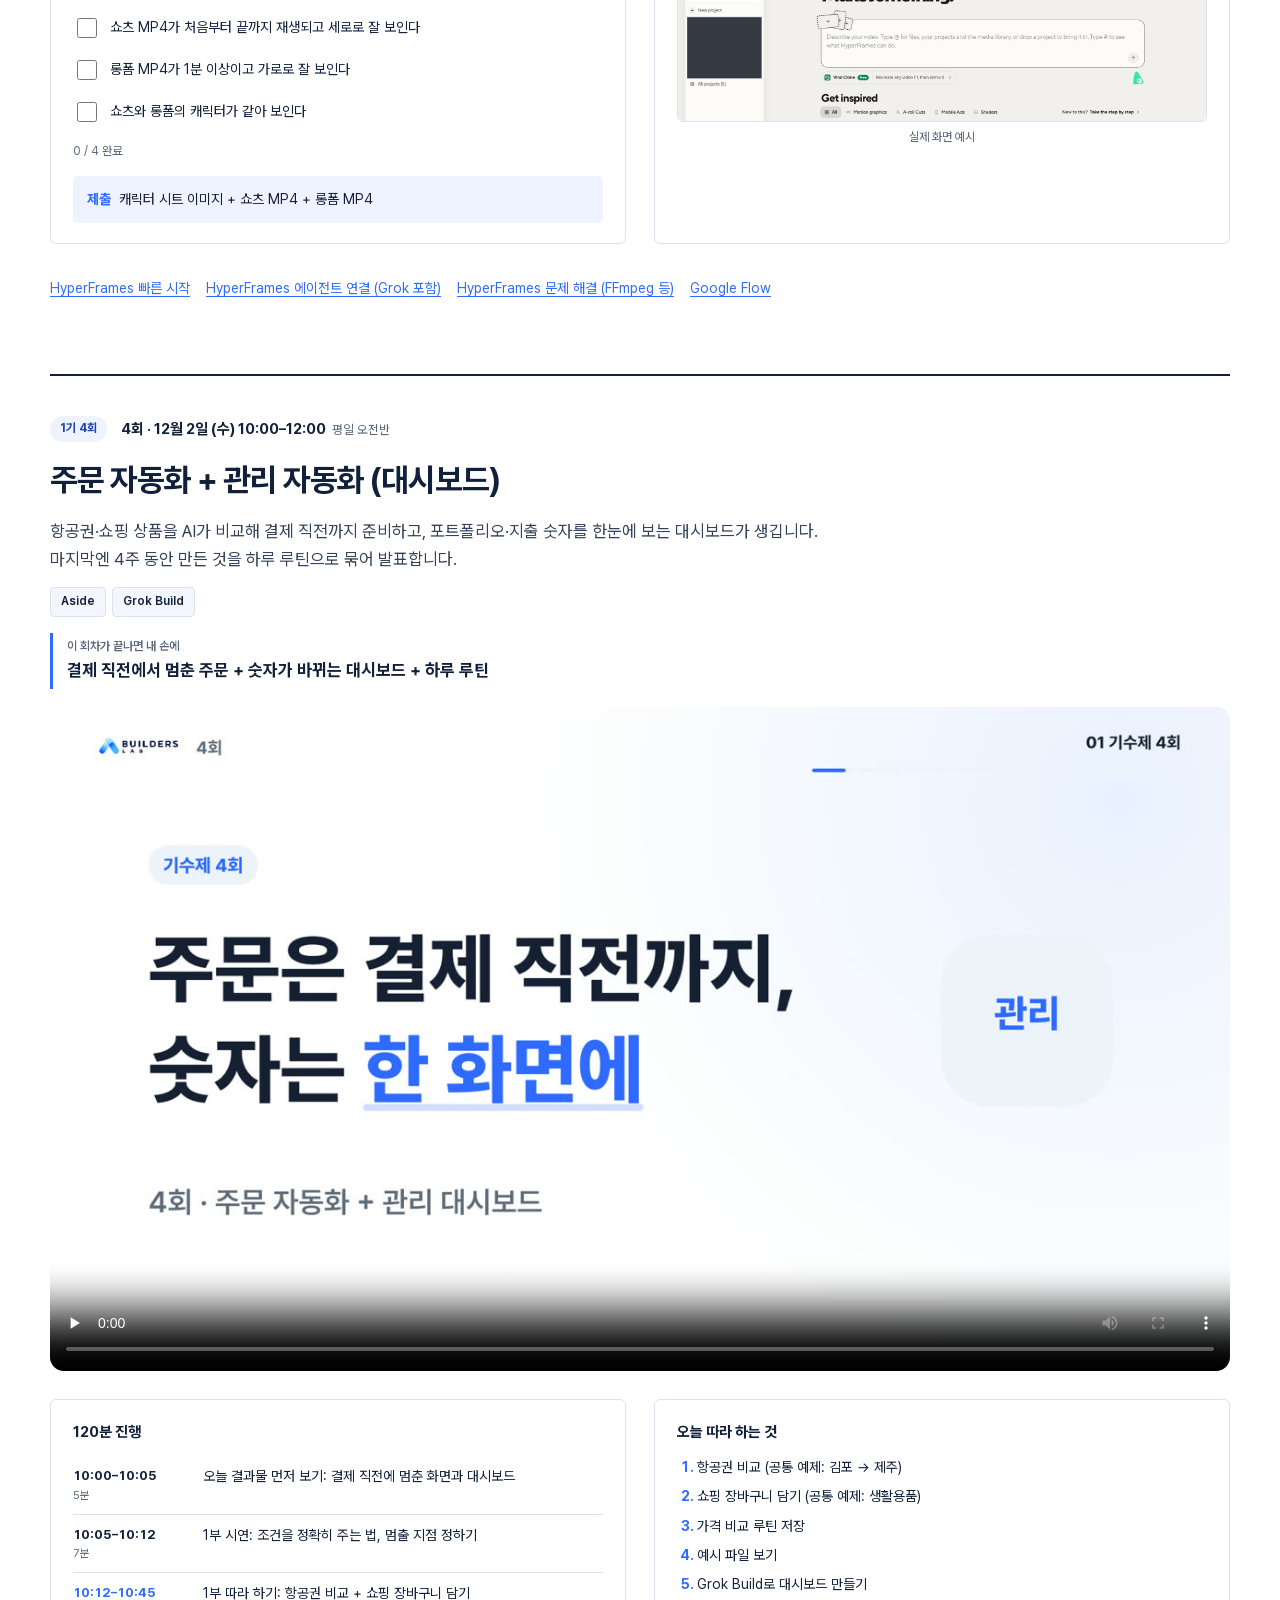
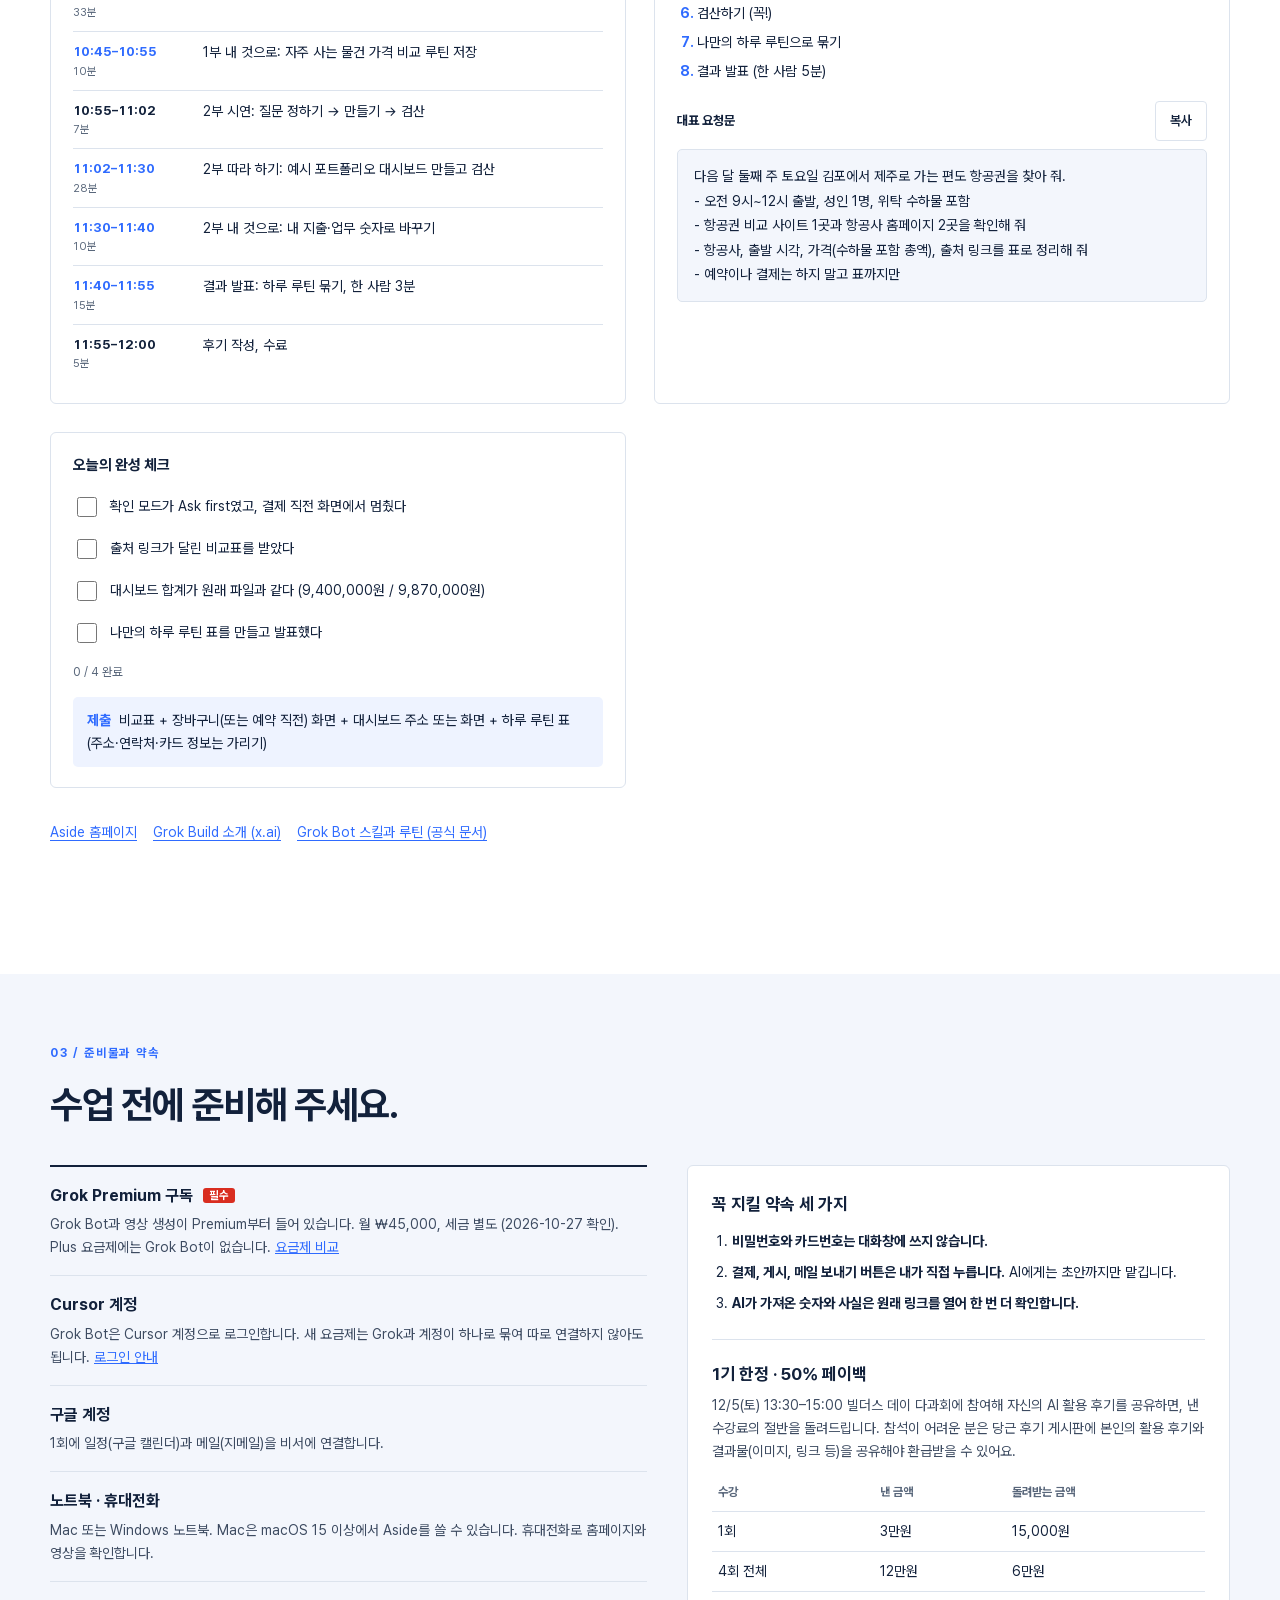
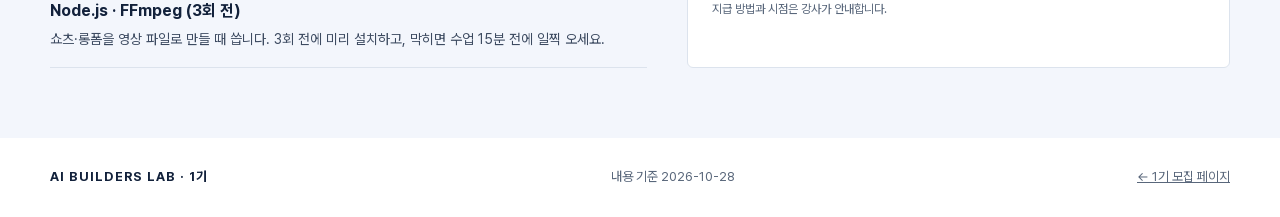
==== commit 549653ce: "1기 빌더스 데이 다과회 12/5(토) 13:30–15:00으로 변경" ====
--- a/cohort1.html
+++ b/cohort1.html
@@ -28,7 +28,7 @@
         <div><dt>인원</dt><dd>수강생 5명 + 강사 1명</dd></div>
         <div><dt>수업</dt><dd>주 1회 · 회당 2시간</dd></div>
         <div><dt>가격</dt><dd>1회 3만원 · 4회 12만원 · 설치반 수강료 무료<small>확정 금액</small></dd></div>
-        <div><dt>1기 혜택</dt><dd>50% 페이백<small>12/5(토) 12–13시 빌더스 데이 다과회에서 AI 활용 후기 공유 시 1회 15,000원 환급</small><small>참석이 어려우면 당근 후기 게시판에 후기 + 결과물(이미지, 링크 등) 공유</small></dd></div>
+        <div><dt>1기 혜택</dt><dd>50% 페이백<small>12/5(토) 13:30–15:00 빌더스 데이 다과회에서 AI 활용 후기 공유 시 1회 15,000원 환급</small><small>참석이 어려우면 당근 후기 게시판에 후기 + 결과물(이미지, 링크 등) 공유</small></dd></div>
         <div><dt>수료 혜택</dt><dd>AI 브라우저 Aside 실전활용 플레이북 전자책<small>4회 결과물을 모두 제출한 수료자</small></dd></div>
       </dl>
       <div class="class-switch" role="radiogroup" aria-label="반 선택">
@@ -68,7 +68,7 @@
           </ol>
           <div class="payback">
             <h3>1기 한정 · 50% 페이백</h3>
-            <p>12/5(토) 12:00–13:00 빌더스 데이 다과회에 참여해 자신의 AI 활용 후기를 공유하면, 낸 수강료의 절반을 돌려드립니다. 참석이 어려운 분은 당근 후기 게시판에 본인의 활용 후기와 결과물(이미지, 링크 등)을 공유해야 환급받을 수 있어요.</p>
+            <p>12/5(토) 13:30–15:00 빌더스 데이 다과회에 참여해 자신의 AI 활용 후기를 공유하면, 낸 수강료의 절반을 돌려드립니다. 참석이 어려운 분은 당근 후기 게시판에 본인의 활용 후기와 결과물(이미지, 링크 등)을 공유해야 환급받을 수 있어요.</p>
             <table><thead><tr><th>수강</th><th>낸 금액</th><th>돌려받는 금액</th></tr></thead><tbody><tr><td>1회</td><td>3만원</td><td>15,000원</td></tr><tr><td>4회 전체</td><td>12만원</td><td>6만원</td></tr></tbody></table>
             <small>지급 방법과 시점은 강사가 안내합니다.</small>
           </div>
